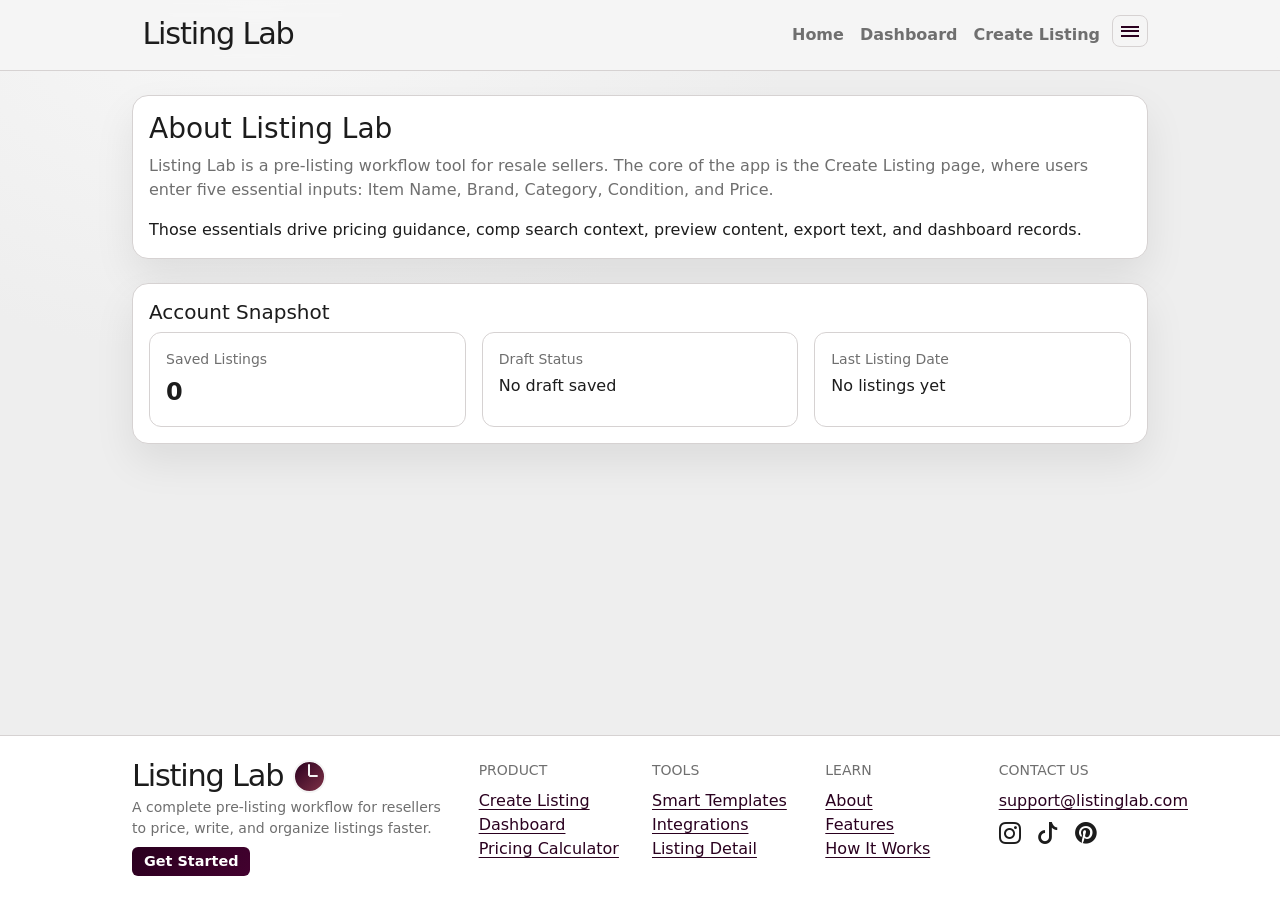
==== about.html @ 970cbafa "styling tweaks" ====
<!doctype html>
<html lang="en">
<head>
  <meta charset="utf-8" />
  <meta name="viewport" content="width=device-width, initial-scale=1" />
  <title>About | Listing Lab</title>
  <link
    href="https://cdn.jsdelivr.net/npm/bootstrap@5.3.3/dist/css/bootstrap.min.css"
    rel="stylesheet"
    integrity="sha384-QWTKZyjpPEjISv5WaRU9OFeRpok6YctnYmDr5pNlyT2bRjXh0JMhjY6hW+ALEwIH"
    crossorigin="anonymous"
  />
  <link rel="stylesheet" href="https://cdn.jsdelivr.net/npm/bootstrap-icons@1.11.3/font/bootstrap-icons.min.css" />
  <link rel="stylesheet" href="styles.css" />
</head>
<body>
  <a class="skip-link" href="#main-content">Skip to main content</a>

  <nav class="navbar navbar-expand-lg bg-white border-bottom sticky-top">
    <div class="container">
      <button
        class="navbar-toggler"
        type="button"
        data-bs-toggle="collapse"
        data-bs-target="#primaryNav"
        aria-controls="primaryNav"
        aria-expanded="false"
        aria-label="Toggle navigation"
      >
        <span class="navbar-toggler-icon"></span>
      </button>
      <a class="navbar-brand" href="index.html" aria-label="Listing Lab home">
        <span class="brand-wordmark">Listing Lab</span>
      </a>
      <div class="collapse navbar-collapse" id="primaryNav">
        <ul class="navbar-nav ms-auto mb-2 mb-lg-0">
          <li class="nav-item"><a class="nav-link" href="index.html">Home</a></li>
          <li class="nav-item"><a class="nav-link" href="dashboard.html">Dashboard</a></li>
          <li class="nav-item"><a class="nav-link" href="new-listing.html">Create Listing</a></li>
          <li class="nav-item dropdown">
            <a class="nav-link dropdown-toggle menu-toggle active" href="#" role="button" data-bs-toggle="dropdown" aria-expanded="false" aria-label="Open more pages" title="More pages">&#9776;</a>
            <ul class="dropdown-menu dropdown-menu-end">
              <li><a class="dropdown-item active" href="about.html">About</a></li>
              <li><a class="dropdown-item" href="features.html">Features</a></li>
              <li><a class="dropdown-item" href="how-it-works.html">How It Works</a></li>
              <li><a class="dropdown-item" href="pricing.html">Pricing</a></li>
              <li><a class="dropdown-item" href="templates.html">Templates</a></li>
              <li><a class="dropdown-item" href="integrations.html">Integrations</a></li>
            </ul>
          </li>
        </ul>
      </div>
    </div>
  </nav>

  <main id="main-content" class="container py-4">
    <section class="card mb-4">
      <div class="card-body">
        <h1 class="h3">About Listing Lab</h1>
        <p class="text-secondary mb-3">
          Listing Lab is a pre-listing workflow tool for resale sellers. The core of the app is the Create Listing page,
          where users enter five essential inputs: Item Name, Brand, Category, Condition, and Price.
        </p>
        <p class="mb-0">
          Those essentials drive pricing guidance, comp search context, preview content, export text, and dashboard records.
        </p>
      </div>
    </section>

    <section class="card">
      <div class="card-body">
        <h2 class="h5">Account Snapshot</h2>
        <div class="row g-3">
          <div class="col-12 col-md-4">
            <div class="border rounded p-3 h-100">
              <p class="small text-secondary mb-1">Saved Listings</p>
              <p id="aboutListingCount" class="fs-4 fw-semibold mb-0">0</p>
            </div>
          </div>
          <div class="col-12 col-md-4">
            <div class="border rounded p-3 h-100">
              <p class="small text-secondary mb-1">Draft Status</p>
              <p id="aboutDraftStatus" class="mb-0">No draft saved</p>
            </div>
          </div>
          <div class="col-12 col-md-4">
            <div class="border rounded p-3 h-100">
              <p class="small text-secondary mb-1">Last Listing Date</p>
              <p id="aboutLastSaved" class="mb-0">No listings yet</p>
            </div>
          </div>
        </div>
      </div>
    </section>
  </main>

  <footer class="border-top bg-white py-4 mt-4">
    <div class="container">
      <div class="row g-4">
        <div class="col-12 col-lg-4">
          <p class="footer-brand mb-1">
            <span class="brand-lockup">
              <span class="brand-wordmark">Listing Lab</span>
              <span class="brand-mark" aria-hidden="true"></span>
            </span>
          </p>
          <p class="small text-secondary mb-0">A complete pre-listing workflow for resellers to price, write, and organize listings faster.</p>
          <a class="badge text-bg-dark mt-2 text-decoration-none" href="new-listing.html">Get Started</a>
        </div>
        <div class="col-6 col-lg-2">
          <p class="small text-uppercase text-secondary mb-2">Product</p>
          <ul class="list-unstyled mb-0">
            <li><a href="new-listing.html">Create Listing</a></li>
            <li><a href="dashboard.html">Dashboard</a></li>
            <li><a href="pricing.html">Pricing Calculator</a></li>
          </ul>
        </div>
        <div class="col-6 col-lg-2">
          <p class="small text-uppercase text-secondary mb-2">Tools</p>
          <ul class="list-unstyled mb-0">
            <li><a href="templates.html">Smart Templates</a></li>
            <li><a href="integrations.html">Integrations</a></li>
            <li><a href="listing.html">Listing Detail</a></li>
          </ul>
        </div>
        <div class="col-6 col-lg-2">
          <p class="small text-uppercase text-secondary mb-2">Learn</p>
          <ul class="list-unstyled mb-0">
            <li><a href="about.html">About</a></li>
            <li><a href="features.html">Features</a></li>
            <li><a href="how-it-works.html">How It Works</a></li>
          </ul>
        </div>
        <div class="col-6 col-lg-2">
          <p class="small text-uppercase text-secondary mb-2">Contact Us</p>
          <ul class="list-unstyled mb-0">
            <li><a href="mailto:support@listinglab.com">support@listinglab.com</a></li>
            <li class="fs-4" aria-label="Social media icons (not linked)"><span class="me-3" title="Instagram" aria-label="Instagram"><i class="bi bi-instagram"></i></span><span class="me-3" title="TikTok" aria-label="TikTok"><i class="bi bi-tiktok"></i></span><span title="Pinterest" aria-label="Pinterest"><i class="bi bi-pinterest"></i></span></li>
          </ul>
        </div>
      </div>
    </div>
  </footer>

  <script
    src="https://cdn.jsdelivr.net/npm/bootstrap@5.3.3/dist/js/bootstrap.bundle.min.js"
    integrity="sha384-YvpcrYf0tY3lHB60NNkmXc5s9fDVZLESaAA55NDzOxhy9GkcIdslK1eN7N6jIeHz"
    crossorigin="anonymous"
  ></script>
  <script src="config.js"></script>
  <script src="script.js"></script>
</body>
</html>
---- styles.css ----
* {
  box-sizing: border-box;
}

html,
body {
  height: 100%;
}

:root {
  --ll-bg: #eeeeee;
  --ll-panel: #f5f5f5;
  --ll-panel-soft: #f0f0f0;
  --ll-text: #1c1c1c;
  --ll-muted: #6f6f6f;
  --ll-line: #d6d2d2;
  --ll-accent: #2a001f;
  --ll-accent-strong: #43012f;
  --ll-warn: #8a5e1f;
  --ll-danger: #8f2e41;
  --ll-radius: 16px;
  --ll-shadow: 0 18px 40px rgba(0, 0, 0, 0.08);
  --bs-primary: #2a001f;
  --bs-primary-rgb: 42, 0, 31;
  --bs-link-color: #2a001f;
  --bs-link-hover-color: #43012f;
  --bs-focus-ring-color: rgba(42, 0, 31, 0.15);
  --bs-border-color: #d6d2d2;
  --bs-secondary-color: #6f6f6f;
  --bs-body-color: #1c1c1c;
  --bs-body-bg: #eeeeee;
  --bs-tertiary-bg: #f0f0f0;
  --bs-secondary-bg: #f5f5f5;
  --bs-emphasis-color: #1c1c1c;
  --bs-body-font-family: system-ui, -apple-system, BlinkMacSystemFont, "Segoe UI", sans-serif;
}

body {
  display: flex;
  flex-direction: column;
  min-height: 100vh;
  margin: 0;
  background: radial-gradient(1200px 800px at 20% 0%, #f7f7f7 0%, var(--ll-bg) 45%);
  color: var(--ll-text);
}

body.home-page {
  background:
    linear-gradient(rgba(238, 238, 238, 0.34), rgba(238, 238, 238, 0.44)),
    linear-gradient(rgba(42, 0, 31, 0.12), rgba(42, 0, 31, 0.08)),
    url("https://images.pexels.com/photos/17293347/pexels-photo-17293347.jpeg?auto=compress&cs=tinysrgb&w=1800") center top / cover fixed no-repeat;
}

main {
  flex: 1 0 auto;
}

body > footer {
  margin-top: auto !important;
}

a {
  color: var(--ll-accent);
  text-underline-offset: 0.16em;
}

a:hover {
  color: var(--ll-accent-strong);
}

.skip-link {
  position: absolute;
  left: 12px;
  top: -48px;
  z-index: 1050;
  padding: 0.5rem 0.75rem;
  background: #111;
  color: #fff;
  text-decoration: none;
  border-radius: 0.5rem;
}

.skip-link:focus {
  top: 12px;
}

.container {
  max-width: 1040px;
}

.brand-lockup {
  display: inline-flex;
  align-items: center;
  gap: 0.6rem;
}

.brand-wordmark {
  color: var(--ll-text);
  font-size: clamp(1.55rem, 1.1rem + 1vw, 2.1rem);
  font-weight: 500;
  line-height: 1;
  letter-spacing: -0.04em;
}

.brand-mark {
  position: relative;
  width: 2.05rem;
  height: 2.05rem;
  flex: 0 0 2.05rem;
  border-radius: 999px;
  border: 2px solid #f4f4f4;
  background: linear-gradient(135deg, var(--ll-accent), #7f3247);
}

.brand-mark::before,
.brand-mark::after {
  content: "";
  position: absolute;
  left: 50%;
  bottom: 50%;
  transform-origin: bottom center;
  background: #f4f4f4;
  border-radius: 999px;
}

.brand-mark::before {
  width: 2px;
  height: 0.78rem;
  transform: translateX(-50%);
}

.brand-mark::after {
  width: 2px;
  height: 0.56rem;
  transform: translateX(-50%) rotate(90deg);
}

.footer-brand {
  margin-bottom: 0;
}

.footer-brand .brand-wordmark {
  font-size: 1.9rem;
}

.navbar {
  background: rgba(245, 245, 245, 0.9) !important;
  backdrop-filter: blur(10px);
  border-bottom-color: var(--ll-line) !important;
  box-shadow: none;
}

.navbar .container {
  padding-top: 0.35rem;
  padding-bottom: 0.35rem;
}

.navbar .navbar-brand {
  color: var(--ll-text);
  text-decoration: none;
  margin-left: 0.65rem;
}

.navbar .nav-link {
  color: var(--ll-muted);
  font-weight: 600;
}

.navbar .nav-link:hover,
.navbar .nav-link:focus {
  color: var(--ll-accent);
}

.navbar .nav-link.active,
.navbar .nav-link.show,
.navbar .nav-link[aria-current="page"] {
  color: var(--ll-accent) !important;
}

.navbar-toggler {
  border-color: var(--ll-line);
  border-radius: 12px;
  padding: 0.45rem 0.65rem;
  margin-right: 0.65rem;
  margin-left: 0;
}

.navbar-toggler:focus {
  box-shadow: 0 0 0 0.22rem rgba(74, 15, 30, 0.12);
}

.dropdown-menu {
  border: 1px solid var(--ll-line);
  border-radius: 12px;
  padding: 0.55rem;
  background: #ffffff;
  box-shadow: var(--ll-shadow);
}

.dropdown-item {
  border-radius: 10px;
  color: var(--ll-text);
  font-weight: 500;
  padding: 0.55rem 0.75rem;
}

.dropdown-item:hover,
.dropdown-item:focus,
.navbar .dropdown-item.active,
.navbar .dropdown-item:active {
  color: var(--ll-accent);
  background: rgba(74, 15, 30, 0.06);
}

.card,
.table-responsive,
.accordion-item,
.list-group,
.modal-content {
  border: 1px solid var(--ll-line);
  border-radius: var(--ll-radius);
  background: #ffffff;
  box-shadow: var(--ll-shadow);
}

.card {
  overflow: hidden;
}

.home-hero {
  position: relative;
  min-height: 25rem;
  border-color: rgba(74, 15, 30, 0.1);
  background:
    linear-gradient(90deg, rgba(255, 255, 255, 0.94) 0%, rgba(255, 255, 255, 0.86) 46%, rgba(255, 255, 255, 0.52) 70%, rgba(255, 255, 255, 0.2) 100%),
    radial-gradient(circle at 82% 22%, rgba(74, 15, 30, 0.12) 0%, rgba(74, 15, 30, 0) 30%),
    linear-gradient(120deg, rgba(42, 0, 31, 0.12) 54%, rgba(42, 0, 31, 0.04) 78%, rgba(42, 0, 31, 0) 100%),
    url("https://images.pexels.com/photos/8989864/pexels-photo-8989864.jpeg?auto=compress&cs=tinysrgb&w=1200") right 4% center / 34% auto no-repeat,
    url("https://images.pexels.com/photos/29854185/pexels-photo-29854185.jpeg?auto=compress&cs=tinysrgb&w=1200") right 31% bottom 18% / 12% auto no-repeat,
    linear-gradient(135deg, #f7f7f7 0%, #ece7e6 100%);
}

.home-hero__body {
  position: relative;
  z-index: 1;
  display: flex;
  flex-direction: column;
  justify-content: center;
  min-height: 25rem;
  max-width: 39rem;
  padding: 2rem;
}

.home-hero__eyebrow,
.home-section-kicker {
  color: var(--ll-accent);
  font-size: 0.8rem;
  font-weight: 700;
  letter-spacing: 0.08em;
  text-transform: uppercase;
}

.home-hero__meta {
  display: flex;
  flex-wrap: wrap;
  gap: 0.65rem;
}

.home-hero__meta span {
  display: inline-flex;
  align-items: center;
  padding: 0.45rem 0.8rem;
  border-radius: 999px;
  background: rgba(255, 255, 255, 0.78);
  border: 1px solid rgba(74, 15, 30, 0.1);
  color: var(--ll-accent);
  font-size: 0.82rem;
  font-weight: 600;
}

.home-panel {
  background: linear-gradient(180deg, rgba(255, 255, 255, 0.97) 0%, rgba(248, 242, 244, 0.97) 100%) !important;
  border-color: rgba(74, 15, 30, 0.1);
}

.home-discover__links {
  display: flex;
  flex-wrap: wrap;
  gap: 0.75rem;
}

.home-discover__pill {
  display: inline-flex;
  align-items: center;
  justify-content: center;
  min-height: 2.5rem;
  padding: 0.65rem 1rem;
  border-radius: 999px;
  background: rgba(74, 15, 30, 0.06);
  border: 1px solid rgba(74, 15, 30, 0.12);
  color: var(--ll-accent);
  font-weight: 600;
  text-decoration: none;
}

.home-discover__pill:hover,
.home-discover__pill:focus {
  background: rgba(74, 15, 30, 0.1);
  color: var(--ll-accent-strong);
}

.home-story {
  background:
    linear-gradient(180deg, rgba(255, 255, 255, 0.28) 0%, rgba(255, 255, 255, 0.9) 100%),
    linear-gradient(rgba(42, 0, 31, 0.08), rgba(42, 0, 31, 0.04)),
    url("https://images.pexels.com/photos/8989864/pexels-photo-8989864.jpeg?auto=compress&cs=tinysrgb&w=1200") center center / cover no-repeat !important;
}

.home-workflow-card {
  background: rgba(255, 255, 255, 0.96) !important;
  border-color: rgba(74, 15, 30, 0.12) !important;
  box-shadow: 0 14px 28px rgba(74, 15, 30, 0.08);
}

.home-workflow-kicker {
  letter-spacing: 0.06em;
  text-transform: uppercase;
}

.home-workflow-note {
  color: var(--ll-accent);
  font-size: 0.82rem;
  font-weight: 600;
  letter-spacing: 0.01em;
}

.home-step-card {
  background: rgba(255, 255, 255, 0.9) !important;
  text-align: center;
  align-items: center;
}

.home-step-badge {
  min-width: 2rem;
  padding: 0.4rem 0.65rem;
  background: rgba(74, 15, 30, 0.08) !important;
  color: var(--ll-accent) !important;
  border: 1px solid rgba(74, 15, 30, 0.12);
}

.home-step-status {
  display: inline-flex;
  align-items: center;
  align-self: center;
  min-height: 2rem;
  padding: 0.45rem 0.8rem;
  border-radius: 999px;
  border: 1px solid rgba(74, 15, 30, 0.12);
  background: rgba(74, 15, 30, 0.05);
  color: var(--ll-accent);
  font-size: 0.82rem;
  font-weight: 600;
  letter-spacing: 0.01em;
  text-decoration: none;
}

.card .border,
.border.rounded,
.rounded.border {
  border-color: var(--ll-line) !important;
  border-radius: 12px !important;
  background: #ffffff;
  transition: background-color 0.18s ease, border-color 0.18s ease, box-shadow 0.18s ease, transform 0.18s ease;
}

.card .border:hover,
.card .border:focus-within,
.border.rounded:hover,
.border.rounded:focus-within,
.rounded.border:hover,
.rounded.border:focus-within {
  background: rgba(74, 15, 30, 0.04);
  border-color: rgba(74, 15, 30, 0.14) !important;
  box-shadow: 0 10px 24px rgba(74, 15, 30, 0.06);
}

.card.bg-light,
.bg-light {
  background: var(--ll-panel-soft) !important;
}

.btn {
  border-radius: 12px;
  font-weight: 700;
  letter-spacing: 0.01em;
}

.btn-dark,
.btn-primary {
  border: 1px solid rgba(255, 255, 255, 0.1);
  background: var(--ll-accent);
  color: #ffffff;
}

.btn-dark:hover,
.btn-dark:focus,
.btn-primary:hover,
.btn-primary:focus {
  background: var(--ll-accent-strong);
  border-color: var(--ll-accent-strong);
  color: #ffffff;
}

.btn-outline-secondary,
.btn-outline-dark,
.btn-outline-primary {
  background: rgba(74, 15, 30, 0.06);
  color: var(--ll-accent);
  border-color: rgba(74, 15, 30, 0.14);
}

.btn-outline-secondary:hover,
.btn-outline-secondary:focus,
.btn-outline-dark:hover,
.btn-outline-dark:focus,
.btn-outline-primary:hover,
.btn-outline-primary:focus {
  background: rgba(74, 15, 30, 0.1);
  color: var(--ll-accent-strong);
  border-color: rgba(74, 15, 30, 0.2);
}

.badge.text-bg-dark {
  background: linear-gradient(135deg, var(--ll-accent), var(--ll-accent-strong)) !important;
}

.badge.text-bg-light {
  background: #ffffff !important;
  color: var(--ll-text) !important;
  border-color: var(--ll-line) !important;
}

.form-control,
.form-select {
  border: 1px solid var(--ll-line);
  border-radius: 12px;
  background: #ffffff;
  color: var(--ll-text);
  padding-top: 0.72rem;
  padding-bottom: 0.72rem;
}

#listingForm .form-label {
  color: var(--ll-accent);
}

.form-control::placeholder {
  color: #8a8686;
}

.form-control.is-filled,
.form-select.is-filled,
textarea.form-control.is-filled {
  background: var(--ll-panel);
  color: var(--ll-text);
}

.form-control:focus,
.form-select:focus {
  border-color: rgba(42, 0, 31, 0.35);
  box-shadow: 0 0 0 4px rgba(42, 0, 31, 0.08);
  background: #ffffff;
}

input:-webkit-autofill,
input:-webkit-autofill:hover,
input:-webkit-autofill:focus,
textarea:-webkit-autofill,
textarea:-webkit-autofill:hover,
textarea:-webkit-autofill:focus,
select:-webkit-autofill,
select:-webkit-autofill:hover,
select:-webkit-autofill:focus {
  -webkit-text-fill-color: var(--ll-text);
  -webkit-box-shadow: 0 0 0 1000px var(--ll-panel) inset;
  transition: background-color 9999s ease-out 0s;
}

.form-text,
.text-secondary,
.small.text-secondary {
  color: var(--ll-muted) !important;
}

.text-danger {
  color: var(--ll-danger) !important;
}

.progress {
  background: rgba(0, 0, 0, 0.08);
  border-radius: 999px;
}

.progress-bar {
  background: linear-gradient(90deg, var(--ll-accent), var(--ll-accent-strong));
}

#completenessBarTrack {
  height: 1.05rem;
  border: 1px solid var(--ll-line);
  background-color: #f1f3f5;
}

#completenessBar {
  background:
    linear-gradient(90deg, #2a001f 0%, #43012f 45%, #5a1b56 78%, #7a4fb6 100%);
  box-shadow:
    inset 0 1px 0 rgba(255, 255, 255, 0.22),
    0 0 18px rgba(90, 27, 86, 0.18);
}

.table {
  --bs-table-bg: transparent;
  --bs-table-striped-bg: rgba(74, 15, 30, 0.035);
  --bs-table-hover-bg: rgba(74, 15, 30, 0.06);
  margin-bottom: 0;
}

.table thead th {
  border-bottom-color: var(--ll-line);
  color: var(--ll-muted);
  font-size: 0.78rem;
  font-weight: 700;
  letter-spacing: 0.04em;
  text-transform: uppercase;
}

.table td,
.table th {
  border-color: var(--ll-line);
}

footer {
  background: transparent !important;
  border-top-color: transparent !important;
}

footer .badge.text-bg-dark {
  font-size: 0.9rem;
  padding: 0.45rem 0.75rem;
}

footer li[aria-label="Social media icons (not linked)"] {
  font-size: 1.35rem !important;
  margin-top: 0.35rem;
}

.placeholder-photo {
  position: relative;
  width: 100%;
  min-height: 190px;
  border: 1px dashed rgba(122, 31, 51, 0.35);
  border-radius: 12px;
  background: rgba(122, 31, 51, 0.06);
  display: flex;
  align-items: center;
  justify-content: center;
  overflow: hidden;
}

.placeholder-photo img {
  width: 100%;
  height: 100%;
  object-fit: cover;
}

.preview-guide-image {
  display: block;
  width: 100%;
  height: 100%;
  object-fit: cover;
  filter: grayscale(100%);
}

.placeholder-photo.has-image .preview-initials,
.placeholder-photo.has-image .preview-guide-image,
.placeholder-photo.has-image .preview-guidance {
  display: none;
}

.preview-initials {
  display: inline-flex;
  align-items: center;
  justify-content: center;
  min-width: 56px;
  height: 56px;
  border-radius: 999px;
  font-weight: 700;
  background: linear-gradient(135deg, var(--ll-accent), #7f3247);
  color: #fff;
}

.preview-guidance {
  position: absolute;
  bottom: 0.4rem;
  left: 0.5rem;
  right: 0.5rem;
  font-size: 0.75rem;
  color: var(--ll-muted);
  text-align: center;
}

.preview-guidance-wrap {
  position: relative;
  width: 100%;
  height: 100%;
  padding: 0.55rem 0.8rem;
  display: flex;
  flex-direction: column;
  justify-content: center;
  align-items: center;
}

.preview-guidance-title {
  position: relative;
  z-index: 1;
  text-align: center;
  font-weight: 700;
  font-size: 1.25rem;
  color: var(--ll-text);
}

.preview-guidance-list {
  position: relative;
  z-index: 1;
  width: 100%;
  max-width: 320px;
  margin: 0 auto;
  padding-left: 0;
  list-style-position: inside;
  color: #495057;
  font-size: 0.95rem;
  line-height: 1.35;
  text-align: center;
}

.preview-guidance-icon {
  position: absolute;
  inset: 0;
  display: flex;
  align-items: center;
  justify-content: center;
  width: 100%;
  height: 100%;
  font-size: clamp(9rem, 30vw, 16rem);
  line-height: 1;
  color: var(--ll-accent);
  opacity: 0.06;
  pointer-events: none;
}

.preview-photo-grid {
  display: grid;
  grid-template-columns: 1fr !important;
  gap: 0.5rem;
  width: 100%;
}

.preview-photo-grid .placeholder-photo {
  width: 100%;
  min-width: 100%;
  max-width: 100%;
  flex: 0 0 100%;
}

pre {
  white-space: pre-wrap;
  word-break: break-word;
}

#exportPreview {
  min-height: 300px;
  background: var(--ll-panel-soft);
  color: var(--ll-text);
}

.navbar .menu-toggle {
  position: relative;
  display: inline-flex;
  align-items: center;
  justify-content: center;
  width: 2.25rem;
  height: 2rem;
  font-size: 0;
  line-height: 1;
  color: transparent;
  border: 1px solid var(--ll-line);
  border-radius: 0.5rem;
  padding: 0;
  margin-left: 0.25rem;
  text-decoration: none;
}

.navbar .menu-toggle::before {
  content: "";
  display: block;
  width: 1.2rem;
  height: 0.7rem;
  border-top: 2px solid var(--ll-accent);
  border-bottom: 2px solid var(--ll-accent);
  background: linear-gradient(var(--ll-accent), var(--ll-accent)) center / 100% 2px no-repeat;
}

.navbar .menu-toggle:hover,
.navbar .menu-toggle:focus {
  background-color: rgba(74, 15, 30, 0.05);
  border-color: rgba(74, 15, 30, 0.18);
}

.navbar .menu-toggle::after {
  display: none;
}

.home-tool-card {
  display: flex;
  flex-direction: column;
}

.home-tool-card__cta {
  margin-top: auto;
  align-self: center;
}

@media (max-width: 991.98px) {
  .navbar .container {
    justify-content: flex-start;
  }

  .navbar .navbar-brand {
    margin-left: 0;
    margin-right: auto;
  }

  .navbar .menu-toggle {
    width: auto;
    height: auto;
    border: 0;
    border-radius: 0;
    padding: 0.5rem 0;
    margin-left: 0;
    background: transparent;
  }

  .navbar .menu-toggle::before {
    width: 0.55rem;
    height: 0.55rem;
    border: 0;
    border-right: 2px solid var(--ll-accent);
    border-bottom: 2px solid var(--ll-accent);
    background: none;
    transform: rotate(45deg) translateY(-1px);
  }
}

@media (max-width: 767.98px) {
  .card,
  .table-responsive {
    border-radius: 14px;
  }

  .navbar .container {
    padding-top: 0.2rem;
    padding-bottom: 0.2rem;
  }

  .brand-wordmark {
    font-size: 1.6rem;
  }

  .home-hero {
    min-height: auto;
    background:
      linear-gradient(180deg, rgba(255, 255, 255, 0.93) 0%, rgba(255, 255, 255, 0.86) 52%, rgba(255, 255, 255, 0.76) 100%),
      radial-gradient(circle at 84% 18%, rgba(74, 15, 30, 0.12) 0%, rgba(74, 15, 30, 0) 24%),
      linear-gradient(150deg, rgba(42, 0, 31, 0.1) 54%, rgba(42, 0, 31, 0.03) 82%, rgba(42, 0, 31, 0) 100%),
      url("https://images.pexels.com/photos/8989864/pexels-photo-8989864.jpeg?auto=compress&cs=tinysrgb&w=1200") right -1rem top 1.1rem / 46% auto no-repeat,
      url("https://images.pexels.com/photos/29854185/pexels-photo-29854185.jpeg?auto=compress&cs=tinysrgb&w=1200") right 28% bottom 1rem / 18% auto no-repeat,
      linear-gradient(135deg, #f7f7f7 0%, #ece7e6 100%);
  }

  .home-hero__body {
    min-height: 22rem;
    max-width: none;
    padding: 1.5rem;
  }
}
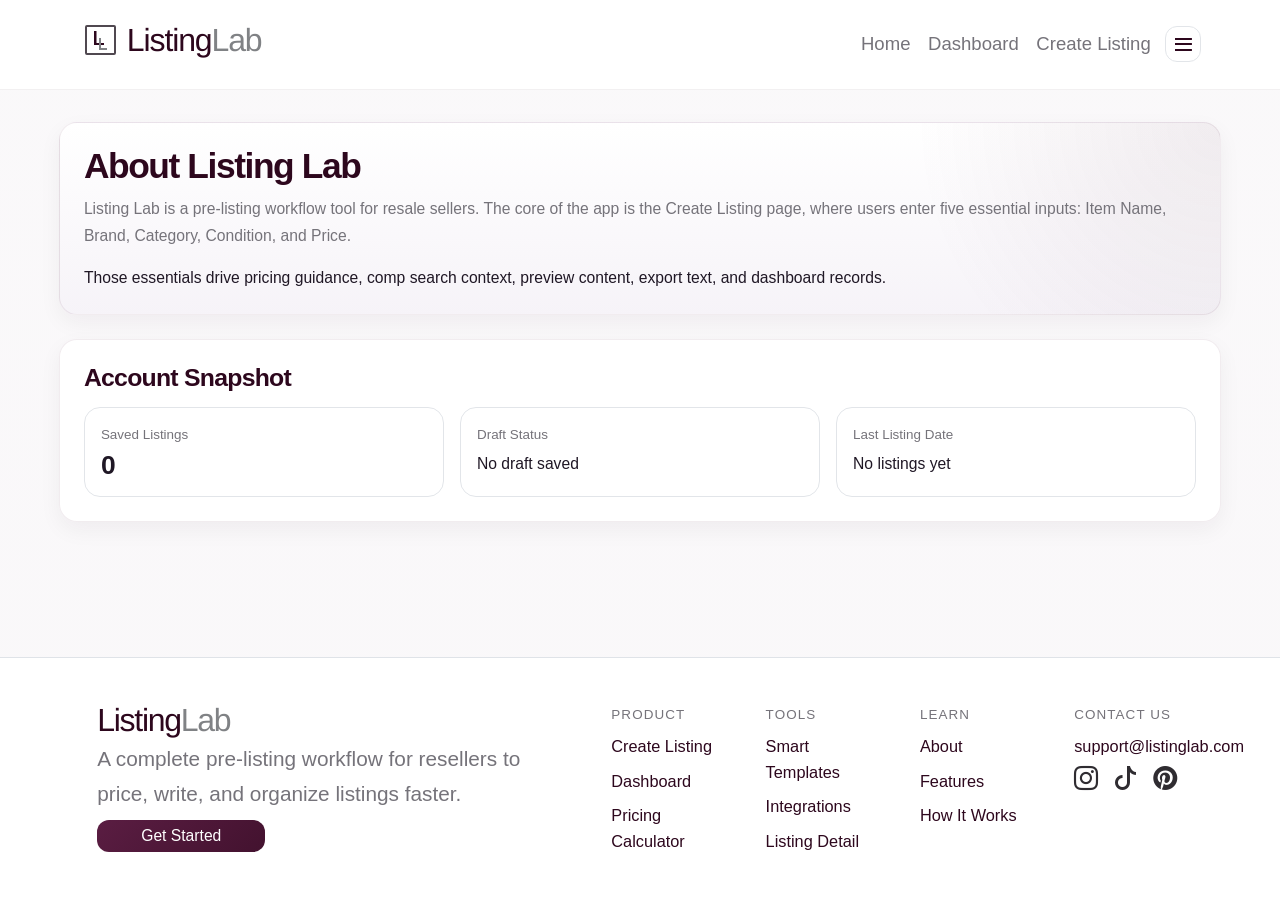
==== commit f8024286: "styling" ====
--- a/about.html
+++ b/about.html
@@ -11,9 +11,10 @@
     crossorigin="anonymous"
   />
   <link rel="stylesheet" href="https://cdn.jsdelivr.net/npm/bootstrap-icons@1.11.3/font/bootstrap-icons.min.css" />
+  <link rel="icon" type="image/svg+xml" href="favicon.svg" />
   <link rel="stylesheet" href="styles.css" />
 </head>
-<body>
+<body class="interior-page utility-page">
   <a class="skip-link" href="#main-content">Skip to main content</a>
 
   <nav class="navbar navbar-expand-lg bg-white border-bottom sticky-top">
@@ -30,7 +31,10 @@
         <span class="navbar-toggler-icon"></span>
       </button>
       <a class="navbar-brand" href="index.html" aria-label="Listing Lab home">
-        <span class="brand-wordmark">Listing Lab</span>
+        <span class="brand-lockup">
+          <span class="brand-mark" aria-hidden="true"></span>
+          <span class="brand-wordmark"><span class="brand-wordmark__listing">Listing</span><span class="brand-wordmark__lab">Lab</span></span>
+        </span>
       </a>
       <div class="collapse navbar-collapse" id="primaryNav">
         <ul class="navbar-nav ms-auto mb-2 mb-lg-0">
@@ -95,12 +99,11 @@
   </main>
 
   <footer class="border-top bg-white py-4 mt-4">
-    <div class="container">
-      <div class="row g-4">
+    <div class="row g-4">
         <div class="col-12 col-lg-4">
           <p class="footer-brand mb-1">
             <span class="brand-lockup">
-              <span class="brand-wordmark">Listing Lab</span>
+              <span class="brand-wordmark"><span class="brand-wordmark__listing">Listing</span><span class="brand-wordmark__lab">Lab</span></span>
               <span class="brand-mark" aria-hidden="true"></span>
             </span>
           </p>
@@ -139,8 +142,26 @@
           </ul>
         </div>
       </div>
-    </div>
   </footer>
+
+  <nav class="mobile-bottom-nav" aria-label="Mobile navigation">
+    <a class="mobile-bottom-nav__item mobile-bottom-nav__item--home" href="index.html">
+      <i class="bi bi-box-seam"></i>
+      <span>Home</span>
+    </a>
+    <a class="mobile-bottom-nav__item mobile-bottom-nav__item--create" href="new-listing.html">
+      <i class="bi bi-stars"></i>
+      <span>Create</span>
+    </a>
+    <a class="mobile-bottom-nav__item mobile-bottom-nav__item--compare" href="pricing.html">
+      <i class="bi bi-graph-up-arrow"></i>
+      <span>Compare</span>
+    </a>
+    <a class="mobile-bottom-nav__item mobile-bottom-nav__item--inventory" href="dashboard.html">
+      <i class="bi bi-folder"></i>
+      <span>Inventory</span>
+    </a>
+  </nav>
 
   <script
     src="https://cdn.jsdelivr.net/npm/bootstrap@5.3.3/dist/js/bootstrap.bundle.min.js"
--- a/styles.css
+++ b/styles.css
@@ -1,3 +1,4 @@
+/* Global Styles */
 * {
   box-sizing: border-box;
 }
@@ -8,31 +9,39 @@
 }
 
 :root {
-  --ll-bg: #eeeeee;
-  --ll-panel: #f5f5f5;
-  --ll-panel-soft: #f0f0f0;
-  --ll-text: #1c1c1c;
-  --ll-muted: #6f6f6f;
-  --ll-line: #d6d2d2;
-  --ll-accent: #2a001f;
-  --ll-accent-strong: #43012f;
-  --ll-warn: #8a5e1f;
-  --ll-danger: #8f2e41;
-  --ll-radius: 16px;
-  --ll-shadow: 0 18px 40px rgba(0, 0, 0, 0.08);
-  --bs-primary: #2a001f;
-  --bs-primary-rgb: 42, 0, 31;
-  --bs-link-color: #2a001f;
-  --bs-link-hover-color: #43012f;
-  --bs-focus-ring-color: rgba(42, 0, 31, 0.15);
-  --bs-border-color: #d6d2d2;
-  --bs-secondary-color: #6f6f6f;
-  --bs-body-color: #1c1c1c;
-  --bs-body-bg: #eeeeee;
-  --bs-tertiary-bg: #f0f0f0;
-  --bs-secondary-bg: #f5f5f5;
-  --bs-emphasis-color: #1c1c1c;
-  --bs-body-font-family: system-ui, -apple-system, BlinkMacSystemFont, "Segoe UI", sans-serif;
+  --ll-bg: #f5f5f7;
+  --ll-surface: #ffffff;
+  --ll-surface-soft: #f1f2f4;
+  --ll-surface-muted: #ebedf0;
+  --ll-text: #2f2c31;
+  --ll-muted: #75737a;
+  --ll-line: #e2e5e9;
+  --ll-line-strong: #d4d8de;
+  --ll-accent: #2d071d;
+  --ll-accent-strong: #210315;
+  --ll-accent-soft: #f0eef2;
+  --ll-accent-soft-strong: #dde0e5;
+  --ll-danger: #9d3150;
+  --ll-success: #227a5b;
+  --ll-radius-sm: 14px;
+  --ll-radius: 18px;
+  --ll-radius-lg: 24px;
+  --ll-shadow-sm: 0 8px 22px rgba(38, 22, 35, 0.05);
+  --ll-shadow: 0 14px 38px rgba(38, 22, 35, 0.07);
+  --ll-shadow-lg: 0 24px 60px rgba(38, 22, 35, 0.1);
+  --ll-container: 1120px;
+  --bs-primary: #4a1538;
+  --bs-primary-rgb: 74, 21, 56;
+  --bs-link-color: #4a1538;
+  --bs-link-hover-color: #351029;
+  --bs-border-color: #dfe3e8;
+  --bs-secondary-color: #6d7077;
+  --bs-body-color: #1f1725;
+  --bs-body-bg: #f3f4f6;
+  --bs-tertiary-bg: #eceff3;
+  --bs-secondary-bg: #f3f5f7;
+  --bs-emphasis-color: #1f1725;
+  --bs-body-font-family: "Avenir Next", "Helvetica Neue", "Segoe UI", Arial, sans-serif;
 }
 
 body {
@@ -40,15 +49,80 @@
   flex-direction: column;
   min-height: 100vh;
   margin: 0;
-  background: radial-gradient(1200px 800px at 20% 0%, #f7f7f7 0%, var(--ll-bg) 45%);
   color: var(--ll-text);
+  background:
+    linear-gradient(180deg, #fbfbfc 0%, var(--ll-bg) 100%);
+  line-height: 1.6;
 }
 
 body.home-page {
   background:
-    linear-gradient(rgba(238, 238, 238, 0.34), rgba(238, 238, 238, 0.44)),
-    linear-gradient(rgba(42, 0, 31, 0.12), rgba(42, 0, 31, 0.08)),
-    url("https://images.pexels.com/photos/17293347/pexels-photo-17293347.jpeg?auto=compress&cs=tinysrgb&w=1800") center top / cover fixed no-repeat;
+    url("https://images.pexels.com/photos/8408556/pexels-photo-8408556.jpeg?auto=compress&cs=tinysrgb&w=1800") center -6rem / cover fixed no-repeat;
+}
+
+body.home-page main.container {
+  max-width: none;
+  padding-top: 0 !important;
+  padding-right: 0 !important;
+  padding-left: 0 !important;
+  padding-bottom: 0.75rem !important;
+}
+
+body.home-page main.container > :not(.home-hero) {
+  width: 100%;
+  max-width: none;
+  margin-left: auto;
+  margin-right: auto;
+  padding-left: clamp(1.25rem, 4.6vw, 4.25rem);
+  padding-right: clamp(1.25rem, 4.6vw, 4.25rem);
+}
+
+body.home-page main.container > .row,
+body.home-page main.container > section.home-panel {
+  background: rgba(255, 255, 255, 0.76);
+  border: 1px solid rgba(45, 7, 29, 0.08);
+  box-shadow: 0 18px 34px rgba(38, 22, 35, 0.05);
+}
+
+body.home-page .home-content-shell {
+  margin-left: clamp(1.25rem, 4.6vw, 4.25rem);
+  margin-right: clamp(1.25rem, 4.6vw, 4.25rem);
+  margin-bottom: 1rem;
+  padding: 1.25rem;
+  background: rgba(255, 255, 255, 0.68);
+  border: 1px solid rgba(45, 7, 29, 0.08);
+  box-shadow: 0 18px 34px rgba(38, 22, 35, 0.05);
+}
+
+body.home-page .home-content-shell > :not(:last-child) {
+  margin-bottom: 1rem !important;
+}
+
+body.home-page .home-content-shell > .row,
+body.home-page .home-content-shell > section.home-panel {
+  margin-left: 0;
+  margin-right: 0;
+  padding-left: 0;
+  padding-right: 0;
+  background: transparent;
+  border: 0;
+  box-shadow: none;
+}
+
+body.home-page main.container > :last-child {
+  margin-bottom: 0 !important;
+}
+
+body.interior-page {
+  background:
+    linear-gradient(rgba(248, 246, 248, 0.72), rgba(248, 246, 248, 0.8)),
+    url("https://images.pexels.com/photos/8408556/pexels-photo-8408556.jpeg?auto=compress&cs=tinysrgb&w=1800") center -6rem / cover fixed no-repeat;
+}
+
+body.interior-page main.container {
+  max-width: none;
+  padding-left: clamp(1.25rem, 4.6vw, 4.25rem);
+  padding-right: clamp(1.25rem, 4.6vw, 4.25rem);
 }
 
 main {
@@ -61,11 +135,110 @@
 
 a {
   color: var(--ll-accent);
-  text-underline-offset: 0.16em;
+  text-underline-offset: 0.14em;
 }
 
 a:hover {
   color: var(--ll-accent-strong);
+}
+
+h1,
+.h1,
+h2,
+.h2,
+h3,
+.h3,
+h4,
+.h4,
+h5,
+.h5,
+h6,
+.h6 {
+  font-family: "Skia", "Avenir Next", "Helvetica Neue", "Segoe UI", Arial, sans-serif;
+  color: var(--ll-text);
+  font-weight: 700;
+  line-height: 1.08;
+  letter-spacing: -0.03em;
+  margin-bottom: 0.55rem;
+}
+
+h1,
+.h1 {
+  font-size: clamp(2.35rem, 4vw, 3.5rem);
+}
+
+h2,
+.h2 {
+  font-size: clamp(1.85rem, 2.4vw, 2.45rem);
+}
+
+h3,
+.h3 {
+  font-size: clamp(1.45rem, 1.9vw, 1.85rem);
+}
+
+h4,
+.h4 {
+  font-size: 1.28rem;
+}
+
+h5,
+.h5 {
+  font-size: 1.08rem;
+}
+
+p,
+li,
+dd,
+dt,
+figcaption,
+caption {
+  line-height: 1.6;
+}
+
+p {
+  font-size: 0.98rem;
+}
+
+.display-6 {
+  font-size: clamp(2rem, 4vw, 3rem);
+  font-weight: 700;
+  letter-spacing: -0.05em;
+  line-height: 1;
+}
+
+body.home-page .display-6 {
+  color: var(--ll-accent);
+}
+
+.fs-5 {
+  font-size: 1.14rem !important;
+  line-height: 1.3;
+}
+
+.fs-4 {
+  font-size: 1.65rem !important;
+  letter-spacing: -0.03em;
+  line-height: 1.1;
+}
+
+.small,
+small {
+  font-size: 0.84rem !important;
+}
+
+.fw-semibold {
+  font-weight: 650 !important;
+}
+
+.text-secondary,
+.small.text-secondary,
+.form-text {
+  color: var(--ll-muted) !important;
+}
+
+.text-danger {
+  color: var(--ll-danger) !important;
 }
 
 .skip-link {
@@ -73,7 +246,7 @@
   left: 12px;
   top: -48px;
   z-index: 1050;
-  padding: 0.5rem 0.75rem;
+  padding: 0.6rem 0.85rem;
   background: #111;
   color: #fff;
   text-decoration: none;
@@ -85,123 +258,226 @@
 }
 
 .container {
-  max-width: 1040px;
+  max-width: var(--ll-container);
+}
+
+/* Navbar */
+.navbar {
+  background: rgba(255, 255, 255, 0.96) !important;
+  border-bottom-color: rgba(45, 7, 29, 0.06) !important;
+  backdrop-filter: blur(10px);
+  box-shadow: none;
+}
+
+.navbar .container {
+  padding-top: 0.7rem;
+  padding-bottom: 0.7rem;
+}
+
+body.home-page .navbar .container {
+  max-width: none;
+  padding-left: calc(clamp(1.25rem, 4.6vw, 4.25rem) + 1.65rem);
+  padding-right: calc(clamp(1.25rem, 4.6vw, 4.25rem) + 1.25rem);
+}
+
+body.interior-page .navbar .container {
+  max-width: none;
+  padding-left: calc(clamp(1.25rem, 4.6vw, 4.25rem) + 1.65rem);
+  padding-right: calc(clamp(1.25rem, 4.6vw, 4.25rem) + 1.25rem);
+}
+
+.navbar .navbar-brand {
+  margin-left: 0;
+  color: var(--ll-text);
+  text-decoration: none;
+}
+
+.navbar .navbar-brand .brand-lockup {
+  gap: 0.7rem;
+}
+
+.navbar .navbar-brand .brand-wordmark {
+  font-size: 2rem;
+  font-weight: 500;
+  letter-spacing: -0.035em;
+}
+
+.navbar .navbar-brand .brand-mark {
+  width: 1.9rem;
+  height: 1.9rem;
+  flex-basis: 1.9rem;
+  border-radius: 2px;
 }
 
 .brand-lockup {
   display: inline-flex;
   align-items: center;
-  gap: 0.6rem;
+  gap: 0.68rem;
 }
 
 .brand-wordmark {
   color: var(--ll-text);
-  font-size: clamp(1.55rem, 1.1rem + 1vw, 2.1rem);
+  font-size: clamp(1.28rem, 1rem + 0.8vw, 1.62rem);
   font-weight: 500;
+  letter-spacing: -0.04em;
   line-height: 1;
-  letter-spacing: -0.04em;
+  text-rendering: geometricPrecision;
+  -webkit-font-smoothing: antialiased;
+  -moz-osx-font-smoothing: grayscale;
+}
+
+.brand-wordmark__listing,
+.brand-wordmark__lab {
+  font-family: "Skia", "Avenir Next", "Helvetica Neue", "Segoe UI", Arial, sans-serif;
+  font-size: inherit;
+  line-height: inherit;
+}
+
+.brand-wordmark__listing {
+  color: var(--ll-accent);
+}
+
+.brand-wordmark__lab {
+  color: #808285;
 }
 
 .brand-mark {
+  display: inline-block;
   position: relative;
-  width: 2.05rem;
-  height: 2.05rem;
-  flex: 0 0 2.05rem;
-  border-radius: 999px;
-  border: 2px solid #f4f4f4;
-  background: linear-gradient(135deg, var(--ll-accent), #7f3247);
+  width: 2rem;
+  height: 2rem;
+  flex: 0 0 2rem;
+  border-radius: 2px;
+  border: 2px solid #504850;
+  background: transparent;
+  box-shadow: none;
 }
 
 .brand-mark::before,
 .brand-mark::after {
   content: "";
   position: absolute;
-  left: 50%;
-  bottom: 50%;
-  transform-origin: bottom center;
-  background: #f4f4f4;
-  border-radius: 999px;
+  display: block;
 }
 
 .brand-mark::before {
-  width: 2px;
+  left: 0.44rem;
+  top: 0.24rem;
+  width: 0.6rem;
+  height: 0.9rem;
+  background:
+    linear-gradient(var(--ll-accent), var(--ll-accent)) left top / 2.5px 100% no-repeat,
+    linear-gradient(var(--ll-accent), var(--ll-accent)) left bottom / 100% 2.5px no-repeat;
+}
+
+.brand-mark::after {
+  left: 0.76rem;
+  top: 0.66rem;
+  width: 0.5rem;
   height: 0.78rem;
-  transform: translateX(-50%);
-}
-
-.brand-mark::after {
-  width: 2px;
-  height: 0.56rem;
-  transform: translateX(-50%) rotate(90deg);
-}
-
-.footer-brand {
-  margin-bottom: 0;
-}
-
-.footer-brand .brand-wordmark {
-  font-size: 1.9rem;
-}
-
-.navbar {
-  background: rgba(245, 245, 245, 0.9) !important;
-  backdrop-filter: blur(10px);
-  border-bottom-color: var(--ll-line) !important;
-  box-shadow: none;
-}
-
-.navbar .container {
-  padding-top: 0.35rem;
-  padding-bottom: 0.35rem;
-}
-
-.navbar .navbar-brand {
-  color: var(--ll-text);
-  text-decoration: none;
-  margin-left: 0.65rem;
+  border-left: 2px solid #808285;
+  border-bottom: 2px solid #808285;
+  background: transparent;
 }
 
 .navbar .nav-link {
   color: var(--ll-muted);
-  font-weight: 600;
+  font-weight: 500;
+  font-size: 1.16rem;
+  padding: 0.45rem 0.45rem !important;
+  border-radius: 999px;
+  transition: color 0.18s ease, background-color 0.18s ease;
+}
+
+.navbar .navbar-nav {
+  align-items: center;
+  gap: 0.2rem;
 }
 
 .navbar .nav-link:hover,
 .navbar .nav-link:focus {
   color: var(--ll-accent);
+  background: rgba(74, 21, 56, 0.06);
 }
 
 .navbar .nav-link.active,
 .navbar .nav-link.show,
 .navbar .nav-link[aria-current="page"] {
   color: var(--ll-accent) !important;
+  background: transparent;
+  font-weight: 500;
 }
 
 .navbar-toggler {
   border-color: var(--ll-line);
+  border-radius: 14px;
+  padding: 0.45rem 0.65rem;
+  margin-right: 0.45rem;
+}
+
+.navbar-toggler:focus {
+  box-shadow: 0 0 0 0.22rem rgba(74, 21, 56, 0.12);
+}
+
+.navbar .menu-toggle {
+  position: relative;
+  display: inline-flex;
+  align-items: center;
+  justify-content: center;
+  width: 2.25rem;
+  height: 2.25rem;
+  font-size: 0;
+  color: transparent;
+  border: 1px solid var(--ll-line);
   border-radius: 12px;
-  padding: 0.45rem 0.65rem;
-  margin-right: 0.65rem;
-  margin-left: 0;
-}
-
-.navbar-toggler:focus {
-  box-shadow: 0 0 0 0.22rem rgba(74, 15, 30, 0.12);
+  background: #fff;
+  text-decoration: none;
+  margin-left: 0.25rem;
+  box-shadow: none;
+}
+
+.navbar .menu-toggle::before {
+  content: "";
+  width: 1.05rem;
+  height: 0.8rem;
+  background:
+    linear-gradient(var(--ll-accent), var(--ll-accent)) center top / 100% 2px no-repeat,
+    linear-gradient(var(--ll-accent), var(--ll-accent)) center center / 100% 2px no-repeat,
+    linear-gradient(var(--ll-accent), var(--ll-accent)) center bottom / 100% 2px no-repeat;
+}
+
+.navbar .menu-toggle::after {
+  display: none;
+}
+
+.navbar .menu-toggle:hover,
+.navbar .menu-toggle:focus {
+  background: var(--ll-accent-soft);
+  border-color: var(--ll-accent-soft-strong);
+}
+
+.navbar .menu-toggle.active,
+.navbar .menu-toggle.show,
+.navbar .menu-toggle[aria-current="page"] {
+  color: transparent !important;
+  background: #fff !important;
+  border-color: var(--ll-line) !important;
+  font-weight: 500;
 }
 
 .dropdown-menu {
   border: 1px solid var(--ll-line);
+  border-radius: 18px;
+  padding: 0.6rem;
+  background: rgba(255, 255, 255, 0.98);
+  box-shadow: var(--ll-shadow);
+}
+
+.dropdown-item {
+  padding: 0.65rem 0.8rem;
   border-radius: 12px;
-  padding: 0.55rem;
-  background: #ffffff;
-  box-shadow: var(--ll-shadow);
-}
-
-.dropdown-item {
-  border-radius: 10px;
   color: var(--ll-text);
   font-weight: 500;
-  padding: 0.55rem 0.75rem;
 }
 
 .dropdown-item:hover,
@@ -209,9 +485,10 @@
 .navbar .dropdown-item.active,
 .navbar .dropdown-item:active {
   color: var(--ll-accent);
-  background: rgba(74, 15, 30, 0.06);
-}
-
+  background: rgba(74, 21, 56, 0.07);
+}
+
+/* Shared Surfaces */
 .card,
 .table-responsive,
 .accordion-item,
@@ -219,158 +496,30 @@
 .modal-content {
   border: 1px solid var(--ll-line);
   border-radius: var(--ll-radius);
-  background: #ffffff;
-  box-shadow: var(--ll-shadow);
+  background: rgba(255, 255, 255, 0.96);
+  box-shadow: var(--ll-shadow-sm);
 }
 
 .card {
   overflow: hidden;
 }
 
-.home-hero {
-  position: relative;
-  min-height: 25rem;
-  border-color: rgba(74, 15, 30, 0.1);
-  background:
-    linear-gradient(90deg, rgba(255, 255, 255, 0.94) 0%, rgba(255, 255, 255, 0.86) 46%, rgba(255, 255, 255, 0.52) 70%, rgba(255, 255, 255, 0.2) 100%),
-    radial-gradient(circle at 82% 22%, rgba(74, 15, 30, 0.12) 0%, rgba(74, 15, 30, 0) 30%),
-    linear-gradient(120deg, rgba(42, 0, 31, 0.12) 54%, rgba(42, 0, 31, 0.04) 78%, rgba(42, 0, 31, 0) 100%),
-    url("https://images.pexels.com/photos/8989864/pexels-photo-8989864.jpeg?auto=compress&cs=tinysrgb&w=1200") right 4% center / 34% auto no-repeat,
-    url("https://images.pexels.com/photos/29854185/pexels-photo-29854185.jpeg?auto=compress&cs=tinysrgb&w=1200") right 31% bottom 18% / 12% auto no-repeat,
-    linear-gradient(135deg, #f7f7f7 0%, #ece7e6 100%);
-}
-
-.home-hero__body {
-  position: relative;
-  z-index: 1;
-  display: flex;
-  flex-direction: column;
-  justify-content: center;
-  min-height: 25rem;
-  max-width: 39rem;
-  padding: 2rem;
-}
-
-.home-hero__eyebrow,
-.home-section-kicker {
-  color: var(--ll-accent);
-  font-size: 0.8rem;
-  font-weight: 700;
-  letter-spacing: 0.08em;
-  text-transform: uppercase;
-}
-
-.home-hero__meta {
-  display: flex;
-  flex-wrap: wrap;
-  gap: 0.65rem;
-}
-
-.home-hero__meta span {
-  display: inline-flex;
-  align-items: center;
-  padding: 0.45rem 0.8rem;
-  border-radius: 999px;
-  background: rgba(255, 255, 255, 0.78);
-  border: 1px solid rgba(74, 15, 30, 0.1);
-  color: var(--ll-accent);
-  font-size: 0.82rem;
-  font-weight: 600;
-}
-
-.home-panel {
-  background: linear-gradient(180deg, rgba(255, 255, 255, 0.97) 0%, rgba(248, 242, 244, 0.97) 100%) !important;
-  border-color: rgba(74, 15, 30, 0.1);
-}
-
-.home-discover__links {
-  display: flex;
-  flex-wrap: wrap;
-  gap: 0.75rem;
-}
-
-.home-discover__pill {
-  display: inline-flex;
-  align-items: center;
-  justify-content: center;
-  min-height: 2.5rem;
-  padding: 0.65rem 1rem;
-  border-radius: 999px;
-  background: rgba(74, 15, 30, 0.06);
-  border: 1px solid rgba(74, 15, 30, 0.12);
-  color: var(--ll-accent);
-  font-weight: 600;
-  text-decoration: none;
-}
-
-.home-discover__pill:hover,
-.home-discover__pill:focus {
-  background: rgba(74, 15, 30, 0.1);
-  color: var(--ll-accent-strong);
-}
-
-.home-story {
-  background:
-    linear-gradient(180deg, rgba(255, 255, 255, 0.28) 0%, rgba(255, 255, 255, 0.9) 100%),
-    linear-gradient(rgba(42, 0, 31, 0.08), rgba(42, 0, 31, 0.04)),
-    url("https://images.pexels.com/photos/8989864/pexels-photo-8989864.jpeg?auto=compress&cs=tinysrgb&w=1200") center center / cover no-repeat !important;
-}
-
-.home-workflow-card {
-  background: rgba(255, 255, 255, 0.96) !important;
-  border-color: rgba(74, 15, 30, 0.12) !important;
-  box-shadow: 0 14px 28px rgba(74, 15, 30, 0.08);
-}
-
-.home-workflow-kicker {
-  letter-spacing: 0.06em;
-  text-transform: uppercase;
-}
-
-.home-workflow-note {
-  color: var(--ll-accent);
-  font-size: 0.82rem;
-  font-weight: 600;
-  letter-spacing: 0.01em;
-}
-
-.home-step-card {
-  background: rgba(255, 255, 255, 0.9) !important;
-  text-align: center;
-  align-items: center;
-}
-
-.home-step-badge {
-  min-width: 2rem;
-  padding: 0.4rem 0.65rem;
-  background: rgba(74, 15, 30, 0.08) !important;
-  color: var(--ll-accent) !important;
-  border: 1px solid rgba(74, 15, 30, 0.12);
-}
-
-.home-step-status {
-  display: inline-flex;
-  align-items: center;
-  align-self: center;
-  min-height: 2rem;
-  padding: 0.45rem 0.8rem;
-  border-radius: 999px;
-  border: 1px solid rgba(74, 15, 30, 0.12);
-  background: rgba(74, 15, 30, 0.05);
-  color: var(--ll-accent);
-  font-size: 0.82rem;
-  font-weight: 600;
-  letter-spacing: 0.01em;
-  text-decoration: none;
+.card-body {
+  padding: 1.5rem;
+}
+
+.card.bg-light,
+.bg-light {
+  background: var(--ll-surface-soft) !important;
 }
 
 .card .border,
 .border.rounded,
 .rounded.border {
   border-color: var(--ll-line) !important;
-  border-radius: 12px !important;
-  background: #ffffff;
-  transition: background-color 0.18s ease, border-color 0.18s ease, box-shadow 0.18s ease, transform 0.18s ease;
+  border-radius: 16px !important;
+  background: rgba(255, 255, 255, 0.84);
+  transition: box-shadow 0.18s ease, border-color 0.18s ease;
 }
 
 .card .border:hover,
@@ -379,44 +528,48 @@
 .border.rounded:focus-within,
 .rounded.border:hover,
 .rounded.border:focus-within {
-  background: rgba(74, 15, 30, 0.04);
-  border-color: rgba(74, 15, 30, 0.14) !important;
-  box-shadow: 0 10px 24px rgba(74, 15, 30, 0.06);
-}
-
-.card.bg-light,
-.bg-light {
-  background: var(--ll-panel-soft) !important;
-}
-
+  border-color: var(--ll-line-strong) !important;
+  box-shadow: var(--ll-shadow-sm);
+}
+
+/* Buttons */
 .btn {
-  border-radius: 12px;
+  border-radius: 14px;
   font-weight: 700;
   letter-spacing: 0.01em;
+  padding: 0.72rem 1rem;
+  transition: background-color 0.18s ease, border-color 0.18s ease, color 0.18s ease, transform 0.18s ease, box-shadow 0.18s ease;
+}
+
+.btn:hover,
+.btn:focus {
+  transform: translateY(-1px);
 }
 
 .btn-dark,
 .btn-primary {
-  border: 1px solid rgba(255, 255, 255, 0.1);
+  border: 1px solid transparent;
   background: var(--ll-accent);
-  color: #ffffff;
+  color: #fff;
+  box-shadow: none;
 }
 
 .btn-dark:hover,
 .btn-dark:focus,
 .btn-primary:hover,
 .btn-primary:focus {
-  background: var(--ll-accent-strong);
-  border-color: var(--ll-accent-strong);
-  color: #ffffff;
+  background: #431228;
+  border-color: transparent;
+  color: #fff;
+  box-shadow: none;
 }
 
 .btn-outline-secondary,
 .btn-outline-dark,
 .btn-outline-primary {
-  background: rgba(74, 15, 30, 0.06);
-  color: var(--ll-accent);
-  border-color: rgba(74, 15, 30, 0.14);
+  border-color: var(--ll-line-strong);
+  background: rgba(255, 255, 255, 0.92);
+  color: var(--ll-text);
 }
 
 .btn-outline-secondary:hover,
@@ -425,51 +578,77 @@
 .btn-outline-dark:focus,
 .btn-outline-primary:hover,
 .btn-outline-primary:focus {
-  background: rgba(74, 15, 30, 0.1);
-  color: var(--ll-accent-strong);
-  border-color: rgba(74, 15, 30, 0.2);
+  border-color: rgba(74, 21, 56, 0.24);
+  background: var(--ll-accent-soft);
+  color: var(--ll-accent);
+}
+
+.btn-outline-danger {
+  border-color: rgba(157, 49, 80, 0.22);
+  color: var(--ll-danger);
+}
+
+.btn-outline-danger:hover,
+.btn-outline-danger:focus {
+  background: rgba(157, 49, 80, 0.08);
+  border-color: rgba(157, 49, 80, 0.3);
+  color: #7f2240;
+}
+
+.btn-sm {
+  padding: 0.54rem 0.82rem;
+  border-radius: 12px;
 }
 
 .badge.text-bg-dark {
-  background: linear-gradient(135deg, var(--ll-accent), var(--ll-accent-strong)) !important;
+  background: linear-gradient(135deg, #5a1d42 0%, #43122f 100%) !important;
 }
 
 .badge.text-bg-light {
-  background: #ffffff !important;
+  background: #fff !important;
   color: var(--ll-text) !important;
   border-color: var(--ll-line) !important;
+}
+
+/* Forms */
+.form-label {
+  color: var(--ll-text);
+  font-weight: 600;
+  margin-bottom: 0.45rem;
+}
+
+#listingForm .form-label,
+.dashboard-page .form-label,
+.utility-page .form-label {
+  color: var(--ll-accent);
 }
 
 .form-control,
 .form-select {
   border: 1px solid var(--ll-line);
-  border-radius: 12px;
-  background: #ffffff;
+  border-radius: 14px;
+  background: #fff;
   color: var(--ll-text);
-  padding-top: 0.72rem;
-  padding-bottom: 0.72rem;
-}
-
-#listingForm .form-label {
-  color: var(--ll-accent);
+  padding-top: 0.78rem;
+  padding-bottom: 0.78rem;
+  box-shadow: inset 0 1px 0 rgba(255, 255, 255, 0.8);
 }
 
 .form-control::placeholder {
-  color: #8a8686;
+  color: #918a99;
 }
 
 .form-control.is-filled,
 .form-select.is-filled,
 textarea.form-control.is-filled {
-  background: var(--ll-panel);
-  color: var(--ll-text);
+  background: var(--ll-surface-soft);
 }
 
 .form-control:focus,
 .form-select:focus {
-  border-color: rgba(42, 0, 31, 0.35);
-  box-shadow: 0 0 0 4px rgba(42, 0, 31, 0.08);
-  background: #ffffff;
+  border-color: rgba(74, 21, 56, 0.35);
+  box-shadow: 0 0 0 4px rgba(74, 21, 56, 0.08);
+  background: #fff;
 }
 
 input:-webkit-autofill,
@@ -482,56 +661,844 @@
 select:-webkit-autofill:hover,
 select:-webkit-autofill:focus {
   -webkit-text-fill-color: var(--ll-text);
-  -webkit-box-shadow: 0 0 0 1000px var(--ll-panel) inset;
+  -webkit-box-shadow: 0 0 0 1000px var(--ll-surface-soft) inset;
   transition: background-color 9999s ease-out 0s;
 }
 
-.form-text,
-.text-secondary,
-.small.text-secondary {
-  color: var(--ll-muted) !important;
-}
-
-.text-danger {
-  color: var(--ll-danger) !important;
-}
-
 .progress {
-  background: rgba(0, 0, 0, 0.08);
+  background: rgba(31, 23, 37, 0.08);
   border-radius: 999px;
+  overflow: hidden;
 }
 
 .progress-bar {
-  background: linear-gradient(90deg, var(--ll-accent), var(--ll-accent-strong));
+  background: linear-gradient(90deg, #6a244c 0%, #4a1538 58%, #2d071d 100%);
+  font-size: 0.8rem;
+  font-weight: 700;
+  letter-spacing: 0.02em;
 }
 
 #completenessBarTrack {
   height: 1.05rem;
+  border: 1px solid rgba(45, 7, 29, 0.08);
+  background: linear-gradient(180deg, #f2f3f5 0%, #e7eaee 100%);
+  box-shadow: inset 0 1px 2px rgba(45, 7, 29, 0.06);
+}
+
+#completenessBar {
+  box-shadow:
+    inset 0 1px 0 rgba(255, 255, 255, 0.18),
+    0 4px 14px rgba(74, 21, 56, 0.18);
+}
+
+.create-listing-page #completenessText {
+  color: var(--ll-accent);
+  font-weight: 700;
+}
+
+.create-listing-page .listing-form-card > .card-body > p.small.text-secondary:first-of-type {
+  margin-bottom: 0.5rem;
+  font-size: 0.98rem !important;
+  font-weight: 600;
+  letter-spacing: 0.02em;
+  color: var(--ll-text) !important;
+}
+
+/* Homepage Hero */
+.home-hero {
+  position: relative;
+  border: 0;
+  border-radius: 0;
+  margin-bottom: 1.25rem !important;
+  background:
+    linear-gradient(rgba(45, 7, 29, 0.7), rgba(45, 7, 29, 0.7)),
+    url("https://images.pexels.com/photos/8408556/pexels-photo-8408556.jpeg?auto=compress&cs=tinysrgb&w=1800") center -4.5rem / cover no-repeat;
+  color: #fff;
+  box-shadow: none;
+}
+
+.home-hero::after {
+  display: none;
+}
+
+.home-hero__body {
+  position: relative;
+  z-index: 1;
+  display: flex;
+  flex-direction: column;
+  justify-content: center;
+  min-height: 23.75rem;
+  max-width: 56rem;
+  margin: 0 auto;
+  padding: 1.35rem 1.5rem 1.65rem;
+  text-align: center;
+}
+
+.home-hero__eyebrow,
+.home-section-kicker {
+  color: #e9cfdc;
+  font-size: 0.8rem;
+  font-weight: 700;
+  letter-spacing: 0.12em;
+  text-transform: uppercase;
+}
+
+.home-panel .home-section-kicker,
+.home-panel .home-hero__eyebrow {
+  color: var(--ll-accent);
+}
+
+.home-hero h1,
+.home-hero .h2,
+.home-hero p {
+  color: #fff;
+}
+
+.home-hero .h2 {
+  font-size: clamp(3.2rem, 6.3vw, 5.1rem);
+  line-height: 1.08;
+  letter-spacing: -0.065em;
+  max-width: 50rem;
+  margin-left: auto;
+  margin-right: auto;
+}
+
+body.home-page .home-hero p.fw-semibold {
+  max-width: 46rem;
+  margin-left: auto;
+  margin-right: auto;
+  color: rgba(255, 255, 255, 0.84);
+  font-size: clamp(1.35rem, 2vw, 1.6rem);
+  font-weight: 500 !important;
+}
+
+body.home-page .home-hero p.mb-3 {
+  max-width: 43rem;
+  margin-left: auto;
+  margin-right: auto;
+  color: rgba(255, 255, 255, 0.78);
+  font-size: 1.14rem;
+}
+
+.home-hero .btn-outline-secondary {
+  background: rgba(255, 255, 255, 0.08);
+  border-color: rgba(255, 255, 255, 0.16);
+  color: #fff;
+}
+
+.home-hero .btn-outline-secondary:hover,
+.home-hero .btn-outline-secondary:focus {
+  background: rgba(255, 255, 255, 0.2);
+  border-color: rgba(255, 255, 255, 0.22);
+  color: #fff;
+}
+
+.home-hero__meta {
+  display: flex;
+  flex-wrap: wrap;
+  justify-content: center;
+  gap: 0.7rem;
+}
+
+.home-hero__meta span {
+  display: inline-flex;
+  align-items: center;
+  padding: 0.5rem 0.9rem;
+  border-radius: 12px;
+  background: rgba(255, 255, 255, 0.12);
+  border: 1px solid rgba(255, 255, 255, 0.14);
+  color: #fff;
+  font-size: 0.82rem;
+  font-weight: 600;
+}
+
+body.home-page .home-hero__eyebrow {
+  display: inline-flex;
+  align-items: center;
+  align-self: center;
+  gap: 0.55rem;
+  padding: 0.65rem 1rem;
+  border: 1px solid rgba(255, 255, 255, 0.14);
+  border-radius: 12px;
+  background: rgba(255, 255, 255, 0.08);
+}
+
+body.home-page .home-hero__eyebrow::before {
+  content: "";
+  width: 0.72rem;
+  height: 0.72rem;
+  border-radius: 3px;
+  background: #fff;
+  box-shadow: 0 0 0 3px rgba(255, 255, 255, 0.16) inset;
+}
+
+body.home-page .home-hero .btn-dark {
+  min-width: 18rem;
+  border-radius: 18px;
+  background: #fff;
+  color: var(--ll-accent);
+  box-shadow: none;
+  padding: 1rem 1.45rem;
+  font-size: 1.08rem;
+}
+
+body.home-page .hero-cta-arrow {
+  display: inline-block;
+  margin-left: 0.7rem;
+  font-size: 1.45em;
+  line-height: 1;
+  transform: scaleX(1.5);
+  transform-origin: left center;
+}
+
+body.home-page .home-hero .btn-dark:hover,
+body.home-page .home-hero .btn-dark:focus {
+  background: #f2f3f6;
+  color: var(--ll-accent);
+}
+
+body.home-page .home-hero .d-flex.flex-wrap.gap-2 {
+  justify-content: center;
+  gap: 0.9rem !important;
+}
+
+body.home-page .home-hero .d-flex.flex-wrap.gap-2 .btn:nth-child(2) {
+  min-width: 13rem;
+}
+
+body.home-page .home-hero .d-flex.flex-wrap.gap-2 .btn:nth-child(n + 2) {
+  background: rgba(255, 255, 255, 0.08);
+  border-color: rgba(255, 255, 255, 0.14);
+  color: #fff;
+}
+
+/* Feature / Stat Cards */
+.home-panel {
+  background: #ffffff !important;
+  border-color: rgba(45, 7, 29, 0.14);
+}
+
+body.home-page .home-panel {
+  border-radius: var(--ll-radius);
+  box-shadow: 0 18px 34px rgba(38, 22, 35, 0.06);
+}
+
+body.home-page section.home-panel:not(.home-row-tools) {
+  border-radius: 0;
+}
+
+body.home-page .home-row-workflow {
+  border-radius: 0;
+  background: transparent !important;
+  border-color: transparent !important;
+  box-shadow: none;
+}
+
+body.home-page .home-row-tools {
+  border-radius: var(--ll-radius);
+  background: linear-gradient(180deg, #ffffff 0%, #f7f7f8 100%) !important;
+  border-color: rgba(45, 7, 29, 0.1) !important;
+  box-shadow: 0 18px 34px rgba(38, 22, 35, 0.05);
+}
+
+body.home-page .home-row-workflow > .card-body,
+body.home-page .home-row-tools > .card-body {
+  padding-left: 1rem;
+  padding-right: 1rem;
+}
+
+body.home-page .home-row-tools__header {
+  margin-left: 0;
+  margin-right: 0;
+  padding: 0 0 1rem;
+  border-bottom: 1px solid rgba(45, 7, 29, 0.12);
+  border-radius: 0;
+}
+
+body.home-page .row .home-panel,
+body.home-page .col-12 .home-panel,
+body.home-page .col-md-4 .home-panel,
+body.home-page .col-lg-6 .home-panel {
+  border-radius: var(--ll-radius);
+}
+
+body.home-page .home-workflow-card {
+  position: relative;
+  overflow: hidden;
+  border-radius: 24px !important;
+  min-height: 15rem;
+  padding: 1.45rem !important;
+  text-align: center;
+  background: #ffffff !important;
+  border-color: rgba(45, 7, 29, 0.1) !important;
+  box-shadow: 0 18px 34px rgba(38, 22, 35, 0.07);
+}
+
+body.home-page .home-workflow-card::before {
+  display: none;
+}
+
+body.home-page .home-workflow-card::after {
+  position: absolute;
+  top: 50%;
+  left: 50%;
+  transform: translate(-50%, -44%);
+  font-family: "Skia", "Avenir Next", "Helvetica Neue", "Segoe UI", Arial, sans-serif;
+  font-size: 8.8rem;
+  line-height: 1;
+  color: rgba(74, 21, 56, 0.12);
+  pointer-events: none;
+}
+
+body.home-page .home-workflow-card--one::after {
+  content: "1";
+}
+
+body.home-page .home-workflow-card--two::after {
+  content: "2";
+}
+
+body.home-page .home-workflow-card--three::after {
+  content: "3";
+}
+
+body.home-page .home-workflow-card--four::after {
+  content: "4";
+}
+
+body.home-page .home-row-workflow .home-workflow-kicker {
+  display: block;
+  font-size: 0.84rem !important;
+  letter-spacing: 0.12em;
+  text-transform: uppercase;
+  font-weight: 700;
+  color: var(--ll-accent) !important;
+  margin-bottom: 1rem !important;
+}
+
+body.home-page .home-workflow-card .fw-semibold {
+  font-size: 1.42rem;
+  line-height: 1.15;
+  max-width: 11rem;
+  margin-bottom: 0.7rem !important;
+  margin-left: auto;
+  margin-right: auto;
+  color: var(--ll-accent);
+}
+
+body.home-page .home-workflow-card .small {
+  font-size: 1.1rem !important;
+  max-width: 13rem;
+  line-height: 1.7;
+  margin-left: auto;
+  margin-right: auto;
+}
+
+body.home-page .home-workflow-note {
+  margin-top: 0.9rem !important;
+}
+
+body.home-page .home-workflow-note span {
+  display: inline-flex;
+  min-width: 11.75rem;
+  justify-content: center;
+  align-items: center;
+  min-height: 2rem;
+  padding: 0.55rem 1rem;
+  border: 1px solid #e6e0e6;
+  border-radius: 14px;
+  background: #ffffff;
+  color: var(--ll-text);
+  font-size: 0.98rem;
+  font-weight: 600;
+}
+
+.home-discover__links {
+  display: flex;
+  flex-wrap: wrap;
+  gap: 0.75rem;
+}
+
+.home-discover__pill,
+.home-step-status {
+  display: inline-flex;
+  align-items: center;
+  justify-content: center;
+  min-height: 2.6rem;
+  padding: 0.65rem 1rem;
+  border-radius: 14px;
+  border: 1px solid rgba(45, 7, 29, 0.18);
+  background: linear-gradient(180deg, #ffffff 0%, #f1f1f3 100%);
+  color: var(--ll-accent);
+  font-size: 1rem;
+  font-weight: 600;
+  text-decoration: none;
+}
+
+.home-discover__pill:hover,
+.home-discover__pill:focus,
+.home-step-status:hover,
+.home-step-status:focus {
+  background: linear-gradient(180deg, #ffffff 0%, #ececef 100%);
+  border-color: rgba(45, 7, 29, 0.26);
+  color: var(--ll-accent-strong);
+}
+
+.home-story {
+  background: #ffffff !important;
+}
+
+.home-workflow-card,
+.home-step-card {
+  background: linear-gradient(180deg, #ffffff 0%, #f1f1f3 100%) !important;
+  border-color: var(--ll-line) !important;
+  box-shadow: none;
+}
+
+.home-tool-card {
+  position: relative;
+  overflow: hidden;
+  border-radius: 24px !important;
+  min-height: 14.25rem;
+  background: linear-gradient(180deg, #ffffff 0%, #f7f7f8 100%) !important;
+  border-color: rgba(45, 7, 29, 0.1) !important;
+  box-shadow: 0 14px 28px rgba(38, 22, 35, 0.05);
+  transition: transform 0.18s ease, box-shadow 0.18s ease, border-color 0.18s ease;
+}
+
+.home-tool-card::before {
+  display: none;
+}
+
+.home-tool-card::after {
+  display: none;
+}
+
+.home-tool-card:hover,
+.home-tool-card:focus-within {
+  transform: translateY(-3px);
+  box-shadow: 0 18px 34px rgba(38, 22, 35, 0.08);
+  border-color: rgba(45, 7, 29, 0.18) !important;
+}
+
+.home-tool-card__icon {
+  display: inline-flex;
+  align-items: center;
+  justify-content: center;
+  width: 3.3rem;
+  height: 3.3rem;
+  border: 1px solid rgba(45, 7, 29, 0.1);
+  border-radius: 16px;
+  background: linear-gradient(180deg, #4a1538 0%, #2d071d 100%);
+  color: #ffffff;
+  font-size: 1.28rem;
+  align-self: center;
+  box-shadow: inset 0 1px 0 rgba(255, 255, 255, 0.12);
+}
+
+.home-tool-card__icon i {
+  color: #ffffff;
+}
+
+.home-tool-card .fw-semibold {
+  font-size: 1.42rem;
+  line-height: 1.15;
+}
+
+.home-tool-card .small {
+  max-width: 13rem;
+  margin-left: auto;
+  margin-right: auto;
+  font-size: 1.1rem !important;
+  line-height: 1.7;
+}
+
+.home-tool-card__cta {
+  margin-top: auto;
+  align-self: center;
+  min-width: 8.75rem;
+  background: #ffffff !important;
+}
+
+.home-stat-card {
+  position: relative;
+  overflow: hidden;
+  text-align: center !important;
+  border-radius: 22px !important;
+}
+
+.home-stat-card::before {
+  content: "";
+  position: absolute;
+  inset: 0 auto auto 0;
+  width: 100%;
+  height: 3px;
+  background: linear-gradient(90deg, rgba(74, 21, 56, 0.92) 0%, rgba(74, 21, 56, 0.18) 100%);
+}
+
+.home-stat-card::after {
+  content: "";
+  position: absolute;
+  inset: auto 0 0 auto;
+  width: 100%;
+  height: 50%;
+  background: linear-gradient(180deg, rgba(74, 21, 56, 0) 0%, rgba(74, 21, 56, 0.05) 100%);
+  pointer-events: none;
+}
+
+.home-stat-card .card-body {
+  position: relative;
+  z-index: 1;
+  min-height: 12rem;
+  padding: 1.4rem 1.35rem 1.25rem;
+  display: flex;
+  flex-direction: column;
+  justify-content: space-between;
+}
+
+.home-stat-card .small:first-child {
+  letter-spacing: 0.06em;
+  text-transform: uppercase;
+  font-size: 0.84rem !important;
+  margin-bottom: 0.9rem !important;
+}
+
+.home-stat-card .display-6 {
+  font-size: clamp(3.2rem, 5vw, 4.4rem);
+  line-height: 0.95;
+  margin-bottom: 0.55rem !important;
+}
+
+.home-stat-card .small:last-child {
+  max-width: 13rem;
+  font-size: 1.14rem !important;
+  line-height: 1.65;
+  margin-left: auto;
+  margin-right: auto;
+}
+
+.home-stat-card--inputs .card-body::before,
+.home-stat-card--steps .card-body::before,
+.home-stat-card--support .card-body::before {
+  position: absolute;
+  top: 1.15rem;
+  right: 1.15rem;
+  display: inline-flex;
+  align-items: center;
+  justify-content: center;
+  width: 2.8rem;
+  height: 2.8rem;
+  border: 1px solid rgba(45, 7, 29, 0.14);
+  border-radius: 16px;
+  background: rgba(74, 21, 56, 0.04);
+  color: var(--ll-accent);
+  font-family: bootstrap-icons;
+  font-size: 1.05rem;
+}
+
+.home-stat-card--inputs .card-body::before {
+  content: "\F2C7";
+}
+
+.home-stat-card--steps .card-body::before {
+  content: "\F4FA";
+}
+
+.home-stat-card--support .card-body::before {
+  content: "\F26A";
+}
+
+.home-insight-card {
+  position: relative;
+  overflow: hidden;
+  min-height: 12.5rem;
+}
+
+.home-insight-card::before {
+  content: "";
+  position: absolute;
+  inset: 0 auto auto 0;
+  width: 100%;
+  height: 100%;
+  background: radial-gradient(circle at top right, rgba(74, 21, 56, 0.08) 0%, rgba(74, 21, 56, 0) 42%);
+}
+
+.home-insight-card::after {
+  position: absolute;
+  right: 1.25rem;
+  top: 1.1rem;
+  display: inline-flex;
+  align-items: center;
+  justify-content: center;
+  width: 3rem;
+  height: 3rem;
+  border: 1px solid rgba(45, 7, 29, 0.14);
+  border-radius: 16px;
+  background: linear-gradient(180deg, rgba(74, 21, 56, 0.08) 0%, rgba(74, 21, 56, 0.02) 100%);
+  color: var(--ll-accent);
+  font-family: bootstrap-icons;
+  font-size: 1.15rem;
+}
+
+.home-insight-card--why::after {
+  content: "\F4CA";
+}
+
+.home-insight-card--prep::after {
+  content: "\F1C5";
+}
+
+.home-insight-card .card-body {
+  position: relative;
+  z-index: 1;
+  display: flex;
+  flex-direction: column;
+  justify-content: center;
+  align-items: center;
+  min-height: 100%;
+  padding: 1.65rem 1.5rem 1.45rem;
+  text-align: center;
+}
+
+.home-insight-card .small.text-secondary {
+  max-width: 30rem;
+  margin-bottom: 0;
+  line-height: 1.75;
+  font-size: 1.18rem !important;
+}
+
+body.home-page .home-insight-card .h5 {
+  font-size: 1.62rem;
+  line-height: 1.14;
+  max-width: 24rem;
+}
+
+body.home-page .home-row-insights .home-insight-card::after {
+  display: none;
+}
+
+body.home-page .home-row-insights .home-insight-card--why {
+  background: linear-gradient(180deg, #ffffff 0%, #f5f6f8 100%) !important;
+}
+
+body.home-page .home-row-insights .home-insight-card--prep {
+  background: linear-gradient(180deg, #ffffff 0%, #f5f6f8 100%) !important;
+}
+
+body.home-page .home-row-insights .home-insight-card--prep .home-section-kicker,
+body.home-page .home-row-insights .home-insight-card--prep .h5,
+body.home-page .home-row-insights .home-insight-card--prep .small.text-secondary {
+  color: var(--ll-accent) !important;
+}
+
+body.home-page .home-row-insights .home-insight-card--prep .small.text-secondary {
+  color: var(--ll-muted) !important;
+  max-width: 30rem;
+  font-size: 1.18rem !important;
+  line-height: 1.8;
+  font-weight: 500;
+}
+
+body.home-page .home-row-insights .home-insight-card--prep .h5 {
+  max-width: 28rem;
+  font-size: 1.78rem;
+  line-height: 1.12;
+  margin-bottom: 0.85rem !important;
+}
+
+body.home-page .home-row-insights .home-insight-card--prep .home-section-kicker {
+  color: var(--ll-accent) !important;
+  margin-bottom: 0.55rem !important;
+}
+
+body.home-page .home-row-insights .home-insight-card--prep::after {
+  border-color: rgba(45, 7, 29, 0.14);
+  background: linear-gradient(180deg, rgba(74, 21, 56, 0.08) 0%, rgba(74, 21, 56, 0.02) 100%);
+  color: var(--ll-accent);
+}
+
+body.home-page .home-panel .small:not(.text-secondary) {
+  font-size: 1.04rem !important;
+}
+
+body.home-page .home-stat-card {
+  background: #ffffff !important;
+}
+
+body.home-page .home-stat-card:nth-child(1),
+body.home-page .home-stat-card--inputs {
+  background: linear-gradient(180deg, #ffffff 0%, #f2f3f6 100%) !important;
+}
+
+body.home-page .home-stat-card:nth-child(2),
+body.home-page .home-stat-card--steps {
+  background: linear-gradient(135deg, #fdfcfd 0%, #f0f2f5 100%) !important;
+}
+
+body.home-page .home-stat-card:nth-child(3),
+body.home-page .home-stat-card--support {
+  background: linear-gradient(135deg, #ffffff 0%, #f2f1f4 100%) !important;
+}
+
+body.home-page .home-workflow-card--one {
+  background: linear-gradient(180deg, #fdfcfd 0%, #f1f3f5 100%) !important;
+}
+
+body.home-page .home-workflow-card--two {
+  background: linear-gradient(180deg, #fdfcfd 0%, #f1f3f5 100%) !important;
+}
+
+body.home-page .home-workflow-card--three {
+  background: linear-gradient(180deg, #fdfcfd 0%, #f1f2f4 100%) !important;
+}
+
+body.home-page .home-workflow-card--four {
+  background: linear-gradient(180deg, #fdfcfd 0%, #f1f2f4 100%) !important;
+}
+
+body.home-page .row .home-panel,
+body.home-page .col-12 .home-panel,
+body.home-page .col-md-4 .home-panel,
+body.home-page .col-lg-6 .home-panel {
+  background: #ffffff !important;
+}
+
+.home-workflow-kicker {
+  letter-spacing: 0.08em;
+  text-transform: uppercase;
+  font-weight: 700;
+}
+
+.home-workflow-note {
+  color: var(--ll-accent);
+  font-size: 0.82rem;
+  font-weight: 700;
+}
+
+.home-step-card {
+  text-align: left;
+}
+
+body.home-page .home-panel .h5,
+body.home-page .home-step-card .fw-semibold,
+body.home-page .home-tool-card .fw-semibold,
+body.home-page .home-discover .mb-0:not(.text-secondary),
+body.home-page .home-panel .display-6,
+body.home-page .home-workflow-kicker,
+body.home-page .home-section-kicker {
+  color: var(--ll-accent);
+  font-weight: 700;
+}
+
+body.home-page .home-panel p:not(.home-section-kicker):not(.h5):not(.display-6):not(.small.text-secondary),
+body.home-page .home-workflow-card p:not(.home-workflow-kicker):not(.fw-semibold):not(.small.text-secondary),
+body.home-page .home-step-card p:not(.fw-semibold):not(.small.text-secondary),
+body.home-page .home-tool-card p:not(.fw-semibold):not(.small.text-secondary) {
+  color: var(--ll-text);
+  font-size: 1.1rem;
+}
+
+.home-step-badge {
+  min-width: 2rem;
+  padding: 0.42rem 0.68rem;
+  background: #f8f7f8 !important;
+  color: var(--ll-accent) !important;
+  border: 1px solid rgba(45, 7, 29, 0.18);
+  border-radius: 10px !important;
+}
+
+/* Dashboard */
+.dashboard-page main.container,
+.create-listing-page main.container,
+.listing-detail-page main.container,
+.utility-page main.container {
+  padding-top: 2rem !important;
+  padding-bottom: 2.5rem !important;
+}
+
+.dashboard-header {
+  margin-bottom: 1rem !important;
+}
+
+.dashboard-header h1 {
+  margin-bottom: 0.2rem;
+}
+
+.dashboard-filters {
+  padding: 1rem 1.1rem;
   border: 1px solid var(--ll-line);
-  background-color: #f1f3f5;
-}
-
-#completenessBar {
+  border-radius: var(--ll-radius);
+  background: rgba(255, 255, 255, 0.82);
+  box-shadow: none;
+}
+
+.dashboard-table-wrap {
+  margin-top: 1rem;
+  background: #fff;
+}
+
+#dashboardStatus {
+  display: none;
+}
+
+#dashboardStatus:not(:empty) {
+  display: block;
+  margin: 0.85rem 0 0;
+  padding: 0.8rem 1rem;
+  border: 1px solid var(--ll-line);
+  border-radius: 14px;
+  background: var(--ll-surface-soft);
+}
+
+#emptyState:not(:empty) {
+  display: flex;
+  align-items: center;
+  justify-content: center;
+  flex-direction: column;
+  gap: 0.85rem;
+  min-height: 16rem;
+  margin: 1rem 0 0;
+  padding: 2rem;
+  border: 1px dashed var(--ll-line-strong);
+  border-radius: var(--ll-radius-lg);
   background:
-    linear-gradient(90deg, #2a001f 0%, #43012f 45%, #5a1b56 78%, #7a4fb6 100%);
-  box-shadow:
-    inset 0 1px 0 rgba(255, 255, 255, 0.22),
-    0 0 18px rgba(90, 27, 86, 0.18);
+    radial-gradient(circle at top, rgba(74, 21, 56, 0.05) 0%, rgba(74, 21, 56, 0) 40%),
+    linear-gradient(180deg, rgba(255, 255, 255, 0.98) 0%, rgba(245, 243, 248, 0.98) 100%);
+  color: var(--ll-muted) !important;
+  text-align: center;
+  font-size: 1.02rem;
+  font-weight: 600;
+  box-shadow: none;
+}
+
+#emptyState:not(:empty)::before {
+  content: "\F1C7";
+  font-family: bootstrap-icons;
+  display: inline-flex;
+  align-items: center;
+  justify-content: center;
+  width: 4.8rem;
+  height: 4.8rem;
+  border-radius: 18px;
+  background: #f1ecef;
+  color: var(--ll-accent);
+  font-size: 2rem;
+  font-weight: 400;
 }
 
 .table {
   --bs-table-bg: transparent;
-  --bs-table-striped-bg: rgba(74, 15, 30, 0.035);
-  --bs-table-hover-bg: rgba(74, 15, 30, 0.06);
+  --bs-table-striped-bg: rgba(74, 21, 56, 0.03);
+  --bs-table-hover-bg: rgba(74, 21, 56, 0.05);
   margin-bottom: 0;
 }
 
 .table thead th {
   border-bottom-color: var(--ll-line);
   color: var(--ll-muted);
-  font-size: 0.78rem;
+  font-size: 0.76rem;
   font-weight: 700;
-  letter-spacing: 0.04em;
+  letter-spacing: 0.08em;
   text-transform: uppercase;
 }
 
@@ -540,52 +1507,288 @@
   border-color: var(--ll-line);
 }
 
-footer {
-  background: transparent !important;
-  border-top-color: transparent !important;
-}
-
-footer .badge.text-bg-dark {
-  font-size: 0.9rem;
-  padding: 0.45rem 0.75rem;
-}
-
-footer li[aria-label="Social media icons (not linked)"] {
-  font-size: 1.35rem !important;
-  margin-top: 0.35rem;
+.table td {
+  vertical-align: middle;
+}
+
+.table a {
+  font-weight: 600;
+  text-decoration: none;
+}
+
+.table .form-select-sm {
+  min-width: 7rem;
+}
+
+.dashboard-page h1.h3,
+.utility-page h1.h3,
+.listing-detail-page h1.h3 {
+  font-family: "Skia", "Avenir Next", "Helvetica Neue", "Segoe UI", Arial, sans-serif;
+  font-size: clamp(1.95rem, 1.45rem + 0.95vw, 2.45rem);
+  line-height: 1.08;
+  letter-spacing: -0.04em;
+  color: var(--ll-accent);
+  margin-bottom: 0.7rem;
+}
+
+.dashboard-page .dashboard-header h1.h3 {
+  margin-bottom: 0;
+}
+
+.utility-page main .card h2.h5,
+.pricing-page h2.h5,
+.create-listing-page .listing-preview-card h3.h6,
+.listing-detail-page h2.h5 {
+  font-family: "Skia", "Avenir Next", "Helvetica Neue", "Segoe UI", Arial, sans-serif;
+  font-size: 1.55rem;
+  line-height: 1.12;
+  color: var(--ll-accent);
+  margin-bottom: 0.95rem;
+}
+
+.dashboard-page main .text-secondary,
+.utility-page main .text-secondary,
+.listing-detail-page main .text-secondary,
+.create-listing-page main .text-secondary {
+  line-height: 1.7;
+}
+
+.utility-page #featureStatusList {
+  gap: 0.95rem !important;
+}
+
+.utility-page #featureStatusList > .border.rounded {
+  padding: 1rem 1.15rem !important;
+  border-color: rgba(74, 21, 56, 0.12) !important;
+  border-radius: 18px !important;
+  background: rgba(255, 255, 255, 0.82);
+}
+
+.utility-page #featureStatusList > .border.rounded > span:first-child {
+  font-size: 1.12rem;
+  line-height: 1.55;
+  color: var(--ll-text);
+}
+
+.utility-page #featureStatusList > .border.rounded > span:last-child:not(.text-success) {
+  font-size: 1.02rem;
+  letter-spacing: 0.02em;
+}
+
+body.utility-page main .card > .card-body > p.text-secondary.mb-0,
+body.utility-page main .card > .card-body > p.text-secondary.small.mb-3,
+body.utility-page #pricingEstimateStatus,
+body.utility-page #calcStatus {
+  font-size: 1.06rem !important;
+  line-height: 1.7;
+}
+
+/* Create Listing Form */
+.listing-form-card,
+.listing-preview-card,
+.listing-detail-page .card,
+.utility-page .card {
+  border-color: rgba(74, 21, 56, 0.08);
+}
+
+.utility-page main > section.card:first-of-type,
+.listing-detail-page main > section.card:first-of-type {
+  background:
+    radial-gradient(circle at top right, rgba(74, 21, 56, 0.08) 0%, rgba(74, 21, 56, 0) 26%),
+    linear-gradient(180deg, rgba(255, 255, 255, 0.98) 0%, rgba(246, 243, 248, 0.98) 100%);
+}
+
+.listing-form-card {
+  background: rgba(255, 255, 255, 0.58);
+  backdrop-filter: blur(2px);
+}
+
+.create-listing-page .listing-form-card h1,
+.create-listing-page .listing-preview-card h2 {
+  font-family: "Skia", "Avenir Next", "Helvetica Neue", "Segoe UI", Arial, sans-serif;
+  font-size: clamp(1.95rem, 1.45rem + 1vw, 2.5rem);
+  line-height: 1.05;
+  letter-spacing: -0.04em;
+  font-weight: 700;
+  color: var(--ll-accent);
+  margin-bottom: 0.7rem !important;
+}
+
+.create-listing-page .listing-form-card h1 {
+  text-wrap: balance;
+}
+
+.create-listing-page .listing-preview-card h2 {
+  text-wrap: balance;
+}
+
+@media (min-width: 1200px) {
+  .create-listing-layout > section.col-xl-7 {
+    width: 56%;
+  }
+
+  .create-listing-layout > aside.col-xl-5 {
+    width: 44%;
+  }
+}
+
+.listing-form-card .card-body,
+.listing-preview-card .card-body {
+  padding: 1.65rem;
+}
+
+.listing-subpanel {
+  border: 1px solid var(--ll-line) !important;
+  border-radius: 18px;
+  background: rgba(255, 255, 255, 0.6) !important;
+  box-shadow: none;
+}
+
+.listing-actions {
+  padding-top: 0.35rem;
+}
+
+.listing-actions .btn:first-child {
+  min-width: 10rem;
+}
+
+/* Live Preview Panel */
+.listing-preview-card {
+  max-width: none;
+  margin-inline: auto;
+  background: rgba(255, 255, 255, 0.97);
+}
+
+.listing-preview-card h2 {
+  margin-bottom: 1rem;
+}
+
+.create-listing-page .listing-preview-card,
+.create-listing-page .listing-preview-card p,
+.create-listing-page .listing-preview-card li,
+.create-listing-page .listing-preview-card pre {
+  font-size: 1.04rem;
+}
+
+.preview-photo-grid {
+  display: grid;
+  grid-template-columns: repeat(3, minmax(0, 1fr));
+  gap: 0.9rem;
+  width: 100%;
 }
 
 .placeholder-photo {
   position: relative;
   width: 100%;
-  min-height: 190px;
-  border: 1px dashed rgba(122, 31, 51, 0.35);
-  border-radius: 12px;
-  background: rgba(122, 31, 51, 0.06);
+  min-height: 196px;
+  border: 1px solid rgba(74, 21, 56, 0.1);
+  border-radius: 22px;
+  background:
+    radial-gradient(circle at top right, rgba(74, 21, 56, 0.08) 0%, rgba(74, 21, 56, 0) 38%),
+    linear-gradient(180deg, #f8f9fb 0%, #eef1f4 100%);
   display: flex;
   align-items: center;
   justify-content: center;
   overflow: hidden;
-}
-
-.placeholder-photo img {
+  box-shadow: 0 10px 24px rgba(38, 22, 35, 0.06);
+}
+
+.placeholder-photo:nth-child(2) {
+  background:
+    radial-gradient(circle at top right, rgba(74, 21, 56, 0.05) 0%, rgba(74, 21, 56, 0) 36%),
+    linear-gradient(180deg, #f7f8fa 0%, #edf1f4 100%);
+}
+
+.placeholder-photo:nth-child(3) {
+  background:
+    radial-gradient(circle at top right, rgba(74, 21, 56, 0.05) 0%, rgba(74, 21, 56, 0) 36%),
+    linear-gradient(180deg, #fafbfc 0%, #eef1f4 100%);
+}
+
+.placeholder-photo img,
+.preview-guide-image {
   width: 100%;
   height: 100%;
   object-fit: cover;
-}
-
-.preview-guide-image {
-  display: block;
-  width: 100%;
-  height: 100%;
-  object-fit: cover;
-  filter: grayscale(100%);
 }
 
 .placeholder-photo.has-image .preview-initials,
 .placeholder-photo.has-image .preview-guide-image,
 .placeholder-photo.has-image .preview-guidance {
   display: none;
+}
+
+.preview-guidance-wrap {
+  position: relative;
+  width: 100%;
+  height: 100%;
+  padding: 1rem 0.9rem 0.9rem;
+  display: flex;
+  flex-direction: column;
+  justify-content: flex-end;
+  align-items: stretch;
+}
+
+.preview-guidance-title {
+  position: relative;
+  z-index: 1;
+  align-self: flex-start;
+  margin-bottom: auto;
+  padding: 0.32rem 0.58rem;
+  border: 1px solid rgba(74, 21, 56, 0.12);
+  border-radius: 10px;
+  background: rgba(255, 255, 255, 0.82);
+  text-align: left;
+  font-size: 0.86rem;
+  font-weight: 700;
+  letter-spacing: 0.05em;
+  text-transform: uppercase;
+  color: var(--ll-accent);
+}
+
+.preview-guidance-list {
+  position: relative;
+  z-index: 1;
+  margin: 0;
+  max-width: none;
+  padding-left: 0;
+  list-style: none;
+  display: flex;
+  flex-direction: column;
+  gap: 0.35rem;
+  text-align: left;
+  color: var(--ll-text);
+  font-size: 0.83rem;
+  line-height: 1.4;
+}
+
+.preview-guidance-list li {
+  padding: 0.35rem 0.55rem;
+  border: 1px solid rgba(74, 21, 56, 0.08);
+  border-radius: 10px;
+  background: rgba(255, 255, 255, 0.74);
+}
+
+.preview-guidance-icon {
+  position: absolute;
+  inset: 0 0 2.1rem 0;
+  display: flex;
+  align-items: center;
+  justify-content: center;
+  font-size: clamp(4.2rem, 10vw, 6rem);
+  color: var(--ll-accent);
+  opacity: 0.08;
+  pointer-events: none;
+}
+
+@media (max-width: 1199.98px) {
+  .preview-photo-grid {
+    grid-template-columns: repeat(3, minmax(0, 1fr));
+  }
+
+  .placeholder-photo {
+    min-height: 178px;
+  }
 }
 
 .preview-initials {
@@ -596,81 +1799,76 @@
   height: 56px;
   border-radius: 999px;
   font-weight: 700;
-  background: linear-gradient(135deg, var(--ll-accent), #7f3247);
+  background: linear-gradient(135deg, #5a1d42 0%, #43122f 100%);
   color: #fff;
 }
 
-.preview-guidance {
-  position: absolute;
-  bottom: 0.4rem;
-  left: 0.5rem;
-  right: 0.5rem;
-  font-size: 0.75rem;
-  color: var(--ll-muted);
-  text-align: center;
-}
-
-.preview-guidance-wrap {
-  position: relative;
-  width: 100%;
-  height: 100%;
-  padding: 0.55rem 0.8rem;
-  display: flex;
-  flex-direction: column;
-  justify-content: center;
-  align-items: center;
-}
-
-.preview-guidance-title {
-  position: relative;
-  z-index: 1;
-  text-align: center;
-  font-weight: 700;
-  font-size: 1.25rem;
+#listingCardTitle,
+#listingCardPrice {
   color: var(--ll-text);
 }
 
-.preview-guidance-list {
-  position: relative;
-  z-index: 1;
-  width: 100%;
-  max-width: 320px;
-  margin: 0 auto;
-  padding-left: 0;
-  list-style-position: inside;
-  color: #495057;
-  font-size: 0.95rem;
-  line-height: 1.35;
-  text-align: center;
-}
-
-.preview-guidance-icon {
-  position: absolute;
-  inset: 0;
-  display: flex;
-  align-items: center;
-  justify-content: center;
-  width: 100%;
-  height: 100%;
-  font-size: clamp(9rem, 30vw, 16rem);
-  line-height: 1;
-  color: var(--ll-accent);
-  opacity: 0.06;
-  pointer-events: none;
-}
-
-.preview-photo-grid {
-  display: grid;
-  grid-template-columns: 1fr !important;
-  gap: 0.5rem;
-  width: 100%;
-}
-
-.preview-photo-grid .placeholder-photo {
-  width: 100%;
-  min-width: 100%;
-  max-width: 100%;
-  flex: 0 0 100%;
+.create-listing-page #listingCardTitle {
+  font-size: 1.5rem !important;
+}
+
+.create-listing-page #listingCardMeta {
+  font-size: 1rem;
+}
+
+.create-listing-page #listingCardPrice {
+  font-size: 1.65rem !important;
+}
+
+#listingCardMeta {
+  color: var(--ll-muted) !important;
+}
+
+#listingCardNotes {
+  padding: 1rem 1.05rem;
+  border: 1px solid var(--ll-line);
+  border-radius: 16px;
+  background: #f3f1f2;
+}
+
+.create-listing-page #listingCardNotes {
+  font-size: 1.02rem;
+  line-height: 1.72;
+}
+
+.create-listing-page .listing-preview-card h3.h6 {
+  font-size: 1.35rem;
+  margin-bottom: 0.7rem;
+}
+
+#exportPreview,
+#detailExport,
+#shippingTemplatePreview {
+  min-height: 260px;
+  border: 1px solid rgba(255, 255, 255, 0.06);
+  border-radius: 18px !important;
+  background:
+    linear-gradient(180deg, rgba(36, 18, 30, 0.98) 0%, rgba(28, 16, 24, 0.98) 100%) !important;
+  color: #f8f4f7 !important;
+  box-shadow: inset 0 1px 0 rgba(255, 255, 255, 0.04);
+}
+
+.create-listing-page #exportPreview {
+  min-height: 620px;
+  font-size: 1.08rem;
+  line-height: 1.75;
+}
+
+.preview-actions {
+  margin-top: 0.25rem;
+}
+
+.preview-actions .btn:first-child {
+  flex: 1 1 auto;
+}
+
+.preview-actions .btn:last-child {
+  flex: 0 0 auto;
 }
 
 pre {
@@ -678,67 +1876,148 @@
   word-break: break-word;
 }
 
-#exportPreview {
-  min-height: 300px;
-  background: var(--ll-panel-soft);
-  color: var(--ll-text);
-}
-
-.navbar .menu-toggle {
-  position: relative;
+/* Footer */
+footer {
+  background: transparent !important;
+  border-top-color: transparent !important;
+  padding-left: calc(clamp(1.25rem, 4.6vw, 4.25rem) + 1.65rem);
+  padding-right: calc(clamp(1.25rem, 4.6vw, 4.25rem) + 1.25rem);
+}
+
+footer .row {
+  max-width: none;
+  margin-left: auto;
+  margin-right: auto;
+  padding: 1.35rem 0;
+  border: 0;
+  border-radius: 0;
+  background: transparent;
+  box-shadow: none;
+}
+
+@media (min-width: 992px) {
+  footer .row {
+    display: grid;
+    grid-template-columns: minmax(30rem, 2.8fr) repeat(4, minmax(8.5rem, 0.78fr));
+    align-items: flex-start;
+    column-gap: clamp(0.95rem, 1.2vw, 1.25rem);
+  }
+
+  footer .row > :first-child {
+    max-width: none;
+    margin-right: 0;
+    width: 100%;
+    flex: 1 1 auto;
+  }
+
+  footer .row > :not(:first-child) {
+    width: 100%;
+    margin-left: 0;
+  }
+
+  footer .row > :nth-child(2) {
+    margin-left: 0;
+  }
+
+  footer .row > :nth-child(3),
+  footer .row > :nth-child(4) {
+    min-width: 0;
+  }
+
+  footer .row > :last-child {
+    min-width: 0;
+    text-align: left;
+  }
+}
+
+.footer-brand {
+  margin-bottom: 0;
+  width: 10.5rem;
+}
+
+.footer-brand .brand-wordmark {
+  font-size: 2rem;
+}
+
+footer .footer-brand .brand-mark {
+  display: none;
+}
+
+/* Mobile Bottom Nav */
+.mobile-bottom-nav {
+  display: none;
+}
+
+footer ul {
+  padding-left: 0;
+}
+
+footer li a[href^="mailto:"] {
+  white-space: nowrap;
+  word-break: normal;
+  overflow-wrap: normal;
+}
+
+footer li + li {
+  margin-top: 0.55rem;
+}
+
+footer a {
+  text-decoration: none;
+  font-size: 1.02rem;
+  line-height: 1.55;
+}
+
+footer .badge.text-bg-dark {
   display: inline-flex;
   align-items: center;
   justify-content: center;
-  width: 2.25rem;
-  height: 2rem;
-  font-size: 0;
-  line-height: 1;
-  color: transparent;
-  border: 1px solid var(--ll-line);
-  border-radius: 0.5rem;
-  padding: 0;
-  margin-left: 0.25rem;
-  text-decoration: none;
-}
-
-.navbar .menu-toggle::before {
-  content: "";
-  display: block;
-  width: 1.2rem;
-  height: 0.7rem;
-  border-top: 2px solid var(--ll-accent);
-  border-bottom: 2px solid var(--ll-accent);
-  background: linear-gradient(var(--ll-accent), var(--ll-accent)) center / 100% 2px no-repeat;
-}
-
-.navbar .menu-toggle:hover,
-.navbar .menu-toggle:focus {
-  background-color: rgba(74, 15, 30, 0.05);
-  border-color: rgba(74, 15, 30, 0.18);
-}
-
-.navbar .menu-toggle::after {
-  display: none;
-}
-
-.home-tool-card {
-  display: flex;
-  flex-direction: column;
-}
-
-.home-tool-card__cta {
-  margin-top: auto;
-  align-self: center;
-}
-
+  width: 10.5rem;
+  padding: 0.5rem 1rem;
+  border-radius: 12px;
+  font-size: 0.98rem;
+  font-weight: 500;
+}
+
+footer .small.text-uppercase.text-secondary {
+  font-size: 0.84rem !important;
+  letter-spacing: 0.08em;
+}
+
+footer .small.text-secondary {
+  font-size: 1.08rem !important;
+  line-height: 1.68;
+}
+
+footer .row > :first-child .small.text-secondary {
+  font-size: 1.3rem !important;
+  max-width: none;
+}
+
+footer li[aria-label="Social media icons (not linked)"] {
+  font-size: 1.5rem !important;
+  margin-top: 0.35rem;
+}
+
+/* Responsive / Mobile Nav */
 @media (max-width: 991.98px) {
   .navbar .container {
+    position: relative;
     justify-content: flex-start;
   }
 
   .navbar .navbar-brand {
+    position: absolute;
+    left: 50%;
+    transform: translateX(-50%);
     margin-left: 0;
-    margin-right: auto;
+    max-width: calc(100% - 5.75rem);
+    text-align: center;
+    white-space: nowrap;
+  }
+
+  .navbar-toggler {
+    margin-right: 0;
   }
 
   .navbar .menu-toggle {
@@ -746,9 +2025,10 @@
     height: auto;
     border: 0;
     border-radius: 0;
+    background: transparent;
+    box-shadow: none;
     padding: 0.5rem 0;
     margin-left: 0;
-    background: transparent;
   }
 
   .navbar .menu-toggle::before {
@@ -760,37 +2040,195 @@
     background: none;
     transform: rotate(45deg) translateY(-1px);
   }
+
+  .home-hero__body {
+    max-width: none;
+    min-height: 22rem;
+  }
+
+  .preview-actions {
+    flex-wrap: wrap;
+  }
+
+  .preview-actions .btn {
+    flex: 1 1 100%;
+  }
 }
 
 @media (max-width: 767.98px) {
   .card,
-  .table-responsive {
+  .table-responsive,
+  footer .row {
+    border-radius: 18px;
+  }
+
+  .navbar .container {
+    padding-top: 0.3rem;
+    padding-bottom: 0.3rem;
+  }
+
+  .brand-wordmark {
+    font-size: 1.2rem;
+  }
+
+  .home-hero {
+    background:
+      linear-gradient(rgba(45, 7, 29, 0.7), rgba(45, 7, 29, 0.7)),
+      url("https://images.pexels.com/photos/8408556/pexels-photo-8408556.jpeg?auto=compress&cs=tinysrgb&w=1200") center -2rem / cover no-repeat;
+  }
+
+  .home-hero__body {
+    min-height: auto;
+    padding: 0.95rem 1rem 1.7rem;
+    text-align: left;
+  }
+
+  body.home-page main.container > :not(.home-hero) {
+    width: 100%;
+    padding-left: 1rem;
+    padding-right: 1rem;
+  }
+
+  .home-hero .h2 {
+    font-size: clamp(3.3rem, 13vw, 4.7rem);
+    max-width: 18rem;
+    margin-left: 0;
+    margin-right: 0;
+  }
+
+  body.home-page .home-hero p.fw-semibold,
+  body.home-page .home-hero p.mb-3 {
+    max-width: 19rem;
+    margin-left: 0;
+    margin-right: 0;
+  }
+
+  body.home-page .home-hero p.fw-semibold {
+    font-size: 1rem;
+  }
+
+  body.home-page .home-hero__eyebrow {
+    align-self: flex-start;
+  }
+
+  body.home-page .home-hero .d-flex.flex-wrap.gap-2 {
+    justify-content: flex-start;
+  }
+
+  body.home-page .home-hero__meta {
+    justify-content: flex-start;
+  }
+
+
+  .dashboard-page main.container,
+  .create-listing-page main.container,
+  .listing-detail-page main.container,
+  .utility-page main.container,
+  .marketing-page main.container {
+    padding-top: 1.25rem !important;
+    padding-bottom: 1.75rem !important;
+  }
+
+  .card-body,
+  .listing-form-card .card-body,
+  .listing-preview-card .card-body {
+    padding: 1.15rem;
+  }
+
+  .dashboard-header,
+  .dashboard-filters {
+    gap: 0.85rem !important;
+  }
+
+  .dashboard-header .btn,
+  .listing-actions .btn,
+  .preview-actions .btn,
+  .d-flex.flex-wrap.gap-2 .btn,
+  .d-flex.flex-wrap.gap-2 a.btn {
+    width: 100%;
+  }
+
+  .listing-preview-card {
+    max-width: 100%;
+  }
+
+  .home-discover__links,
+  .home-hero__meta {
+    gap: 0.55rem;
+  }
+
+  .home-discover__pill,
+  .home-step-status {
+    width: 100%;
+  }
+
+  #emptyState:not(:empty) {
+    min-height: 19rem;
+    padding: 1.4rem 1.2rem 1.7rem;
+  }
+
+  .preview-photo-grid {
+    grid-template-columns: 1fr;
+  }
+
+  .placeholder-photo {
+    min-height: 170px;
+  }
+
+  #exportPreview,
+  #detailExport,
+  #shippingTemplatePreview {
+    min-height: 220px;
+  }
+
+  footer .row {
+    padding: 1.1rem;
+  }
+
+  .mobile-bottom-nav {
+    position: fixed;
+    left: 0;
+    right: 0;
+    bottom: 0;
+    z-index: 1040;
+    display: grid;
+    grid-template-columns: repeat(4, 1fr);
+    gap: 0.35rem;
+    padding: 0.55rem 0.45rem calc(0.55rem + env(safe-area-inset-bottom, 0px));
+    border-top: 1px solid rgba(45, 7, 29, 0.08);
+    background: rgba(255, 255, 255, 0.95);
+    backdrop-filter: blur(14px);
+  }
+
+  .mobile-bottom-nav__item {
+    display: flex;
+    flex-direction: column;
+    align-items: center;
+    justify-content: center;
+    gap: 0.2rem;
+    min-height: 3.5rem;
     border-radius: 14px;
-  }
-
-  .navbar .container {
-    padding-top: 0.2rem;
-    padding-bottom: 0.2rem;
-  }
-
-  .brand-wordmark {
-    font-size: 1.6rem;
-  }
-
-  .home-hero {
-    min-height: auto;
-    background:
-      linear-gradient(180deg, rgba(255, 255, 255, 0.93) 0%, rgba(255, 255, 255, 0.86) 52%, rgba(255, 255, 255, 0.76) 100%),
-      radial-gradient(circle at 84% 18%, rgba(74, 15, 30, 0.12) 0%, rgba(74, 15, 30, 0) 24%),
-      linear-gradient(150deg, rgba(42, 0, 31, 0.1) 54%, rgba(42, 0, 31, 0.03) 82%, rgba(42, 0, 31, 0) 100%),
-      url("https://images.pexels.com/photos/8989864/pexels-photo-8989864.jpeg?auto=compress&cs=tinysrgb&w=1200") right -1rem top 1.1rem / 46% auto no-repeat,
-      url("https://images.pexels.com/photos/29854185/pexels-photo-29854185.jpeg?auto=compress&cs=tinysrgb&w=1200") right 28% bottom 1rem / 18% auto no-repeat,
-      linear-gradient(135deg, #f7f7f7 0%, #ece7e6 100%);
-  }
-
-  .home-hero__body {
-    min-height: 22rem;
-    max-width: none;
-    padding: 1.5rem;
-  }
-}
+    color: var(--ll-muted);
+    text-decoration: none;
+    font-size: 0.76rem;
+    font-weight: 500;
+  }
+
+  .mobile-bottom-nav__item i {
+    font-size: 1.1rem;
+    line-height: 1;
+  }
+
+  .marketing-page .mobile-bottom-nav__item--home,
+  .dashboard-page .mobile-bottom-nav__item--inventory,
+  .create-listing-page .mobile-bottom-nav__item--create,
+  .listing-detail-page .mobile-bottom-nav__item--create,
+  .utility-page .mobile-bottom-nav__item--compare {
+    background: #efebef;
+    color: var(--ll-accent);
+  }
+
+  body {
+    padding-bottom: 5.4rem;
+  }
+}
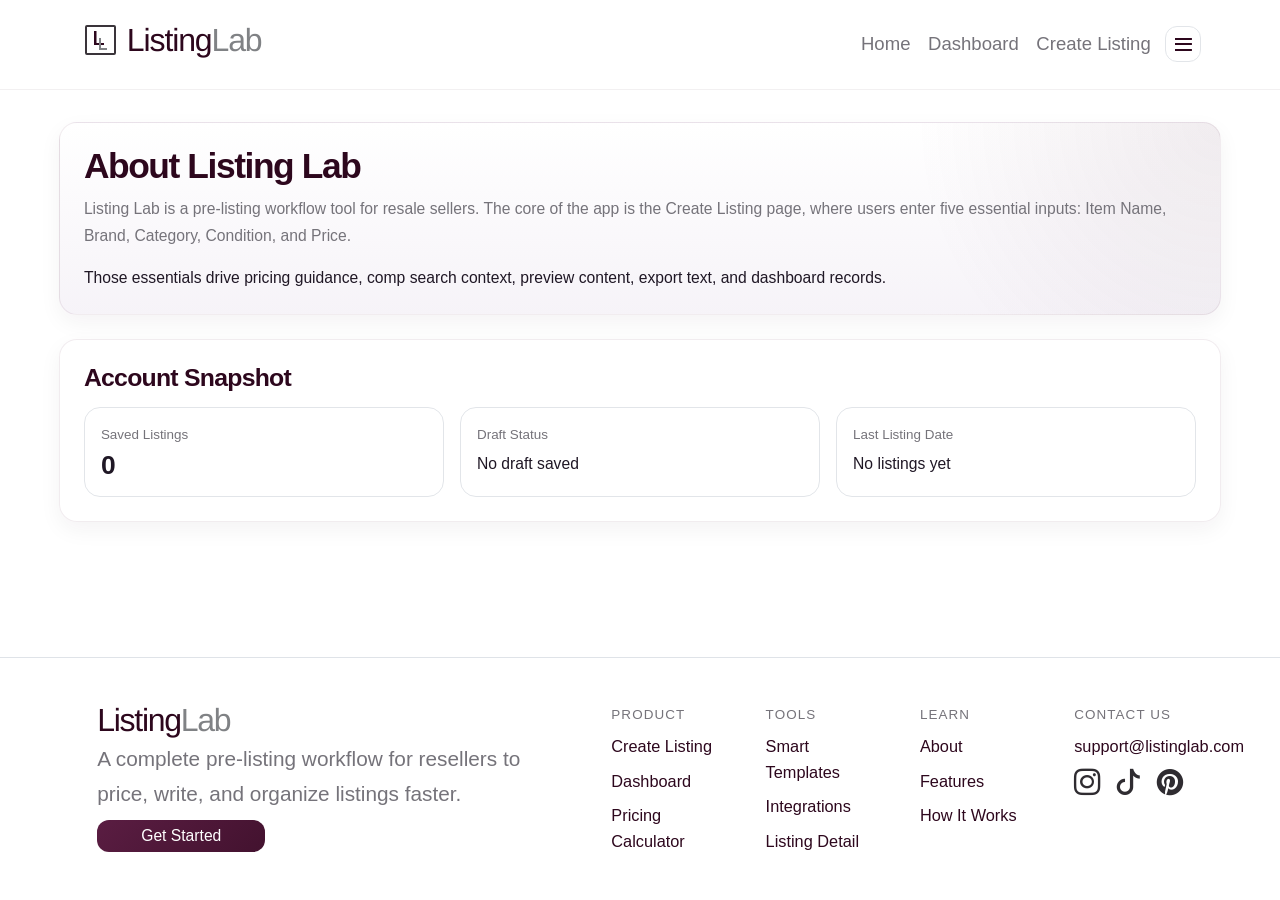
==== commit 6b5aa8c4: "website audit" ====
--- a/about.html
+++ b/about.html
@@ -30,7 +30,7 @@
       >
         <span class="navbar-toggler-icon"></span>
       </button>
-      <a class="navbar-brand" href="index.html" aria-label="Listing Lab home">
+      <a class="navbar-brand" href="index.html" aria-label="ListingLab home">
         <span class="brand-lockup">
           <span class="brand-mark" aria-hidden="true"></span>
           <span class="brand-wordmark"><span class="brand-wordmark__listing">Listing</span><span class="brand-wordmark__lab">Lab</span></span>
@@ -138,7 +138,7 @@
           <p class="small text-uppercase text-secondary mb-2">Contact Us</p>
           <ul class="list-unstyled mb-0">
             <li><a href="mailto:support@listinglab.com">support@listinglab.com</a></li>
-            <li class="fs-4" aria-label="Social media icons (not linked)"><span class="me-3" title="Instagram" aria-label="Instagram"><i class="bi bi-instagram"></i></span><span class="me-3" title="TikTok" aria-label="TikTok"><i class="bi bi-tiktok"></i></span><span title="Pinterest" aria-label="Pinterest"><i class="bi bi-pinterest"></i></span></li>
+            <li class="fs-4" aria-hidden="true"><span class="me-3" title="Instagram"><i class="bi bi-instagram"></i></span><span class="me-3" title="TikTok"><i class="bi bi-tiktok"></i></span><span title="Pinterest"><i class="bi bi-pinterest"></i></span></li>
           </ul>
         </div>
       </div>
@@ -146,19 +146,19 @@
 
   <nav class="mobile-bottom-nav" aria-label="Mobile navigation">
     <a class="mobile-bottom-nav__item mobile-bottom-nav__item--home" href="index.html">
-      <i class="bi bi-box-seam"></i>
+      <i class="bi bi-box-seam" aria-hidden="true"></i>
       <span>Home</span>
     </a>
     <a class="mobile-bottom-nav__item mobile-bottom-nav__item--create" href="new-listing.html">
-      <i class="bi bi-stars"></i>
+      <i class="bi bi-stars" aria-hidden="true"></i>
       <span>Create</span>
     </a>
-    <a class="mobile-bottom-nav__item mobile-bottom-nav__item--compare" href="pricing.html">
-      <i class="bi bi-graph-up-arrow"></i>
+    <a class="mobile-bottom-nav__item mobile-bottom-nav__item--compare" href="pricing.html" aria-current="page">
+      <i class="bi bi-graph-up-arrow" aria-hidden="true"></i>
       <span>Compare</span>
     </a>
     <a class="mobile-bottom-nav__item mobile-bottom-nav__item--inventory" href="dashboard.html">
-      <i class="bi bi-folder"></i>
+      <i class="bi bi-folder" aria-hidden="true"></i>
       <span>Inventory</span>
     </a>
   </nav>
--- a/styles.css
+++ b/styles.css
@@ -57,7 +57,7 @@
 
 body.home-page {
   background:
-    url("https://images.pexels.com/photos/8408556/pexels-photo-8408556.jpeg?auto=compress&cs=tinysrgb&w=1800") center -6rem / cover fixed no-repeat;
+    url("https://images.pexels.com/photos/8408556/pexels-photo-8408556.jpeg?auto=compress&cs=tinysrgb&w=1800") center center / cover fixed no-repeat;
 }
 
 body.home-page main.container {
@@ -79,9 +79,9 @@
 
 body.home-page main.container > .row,
 body.home-page main.container > section.home-panel {
-  background: rgba(255, 255, 255, 0.76);
-  border: 1px solid rgba(45, 7, 29, 0.08);
-  box-shadow: 0 18px 34px rgba(38, 22, 35, 0.05);
+  background: transparent;
+  border: 0;
+  box-shadow: none;
 }
 
 body.home-page .home-content-shell {
@@ -89,9 +89,9 @@
   margin-right: clamp(1.25rem, 4.6vw, 4.25rem);
   margin-bottom: 1rem;
   padding: 1.25rem;
-  background: rgba(255, 255, 255, 0.68);
-  border: 1px solid rgba(45, 7, 29, 0.08);
-  box-shadow: 0 18px 34px rgba(38, 22, 35, 0.05);
+  background: transparent;
+  border: 0;
+  box-shadow: none;
 }
 
 body.home-page .home-content-shell > :not(:last-child) {
@@ -115,8 +115,7 @@
 
 body.interior-page {
   background:
-    linear-gradient(rgba(248, 246, 248, 0.72), rgba(248, 246, 248, 0.8)),
-    url("https://images.pexels.com/photos/8408556/pexels-photo-8408556.jpeg?auto=compress&cs=tinysrgb&w=1800") center -6rem / cover fixed no-repeat;
+    url("https://images.pexels.com/photos/8408556/pexels-photo-8408556.jpeg?auto=compress&cs=tinysrgb&w=1800") center center / cover fixed no-repeat;
 }
 
 body.interior-page main.container {
@@ -348,7 +347,7 @@
   height: 2rem;
   flex: 0 0 2rem;
   border-radius: 2px;
-  border: 2px solid #504850;
+  border: 2px solid #3a343a;
   background: transparent;
   box-shadow: none;
 }
@@ -635,7 +634,7 @@
 }
 
 .form-control::placeholder {
-  color: #918a99;
+  color: #655d69;
 }
 
 .form-control.is-filled,
@@ -710,9 +709,7 @@
   border: 0;
   border-radius: 0;
   margin-bottom: 1.25rem !important;
-  background:
-    linear-gradient(rgba(45, 7, 29, 0.7), rgba(45, 7, 29, 0.7)),
-    url("https://images.pexels.com/photos/8408556/pexels-photo-8408556.jpeg?auto=compress&cs=tinysrgb&w=1800") center -4.5rem / cover no-repeat;
+  background: rgba(62, 10, 42, 0.38);
   color: #fff;
   box-shadow: none;
 }
@@ -1599,8 +1596,8 @@
 }
 
 .listing-form-card {
-  background: rgba(255, 255, 255, 0.58);
-  backdrop-filter: blur(2px);
+  background: rgba(255, 255, 255, 0.96);
+  backdrop-filter: none;
 }
 
 .create-listing-page .listing-form-card h1,
@@ -1640,7 +1637,7 @@
 .listing-subpanel {
   border: 1px solid var(--ll-line) !important;
   border-radius: 18px;
-  background: rgba(255, 255, 255, 0.6) !important;
+  background: rgba(255, 255, 255, 0.84) !important;
   box-shadow: none;
 }
 
@@ -1656,7 +1653,7 @@
 .listing-preview-card {
   max-width: none;
   margin-inline: auto;
-  background: rgba(255, 255, 255, 0.97);
+  background: rgba(255, 255, 255, 0.96);
 }
 
 .listing-preview-card h2 {
@@ -2020,14 +2017,39 @@
     margin-right: 0;
   }
 
+  .navbar .navbar-collapse {
+    flex-basis: 100%;
+    width: 100%;
+    margin-top: 0.65rem;
+    padding-top: 0.65rem;
+    border-top: 1px solid rgba(45, 7, 29, 0.08);
+  }
+
+  .navbar .navbar-nav {
+    align-items: stretch;
+    gap: 0.15rem;
+  }
+
+  .navbar .nav-link {
+    display: flex;
+    align-items: center;
+    min-height: 2.75rem;
+    padding: 0.55rem 0.7rem !important;
+    border-radius: 12px;
+  }
+
+  .navbar .nav-item.dropdown {
+    width: 100%;
+  }
+
   .navbar .menu-toggle {
-    width: auto;
-    height: auto;
-    border: 0;
-    border-radius: 0;
-    background: transparent;
+    width: 100%;
+    height: 2.75rem;
+    border: 1px solid transparent;
+    border-radius: 12px;
+    background: rgba(74, 21, 56, 0.04);
     box-shadow: none;
-    padding: 0.5rem 0;
+    padding: 0.55rem 0.7rem !important;
     margin-left: 0;
   }
 
@@ -2041,6 +2063,20 @@
     transform: rotate(45deg) translateY(-1px);
   }
 
+  .navbar .dropdown-menu {
+    position: static;
+    width: 100%;
+    min-width: 0;
+    margin-top: 0.35rem;
+    box-shadow: var(--ll-shadow-sm);
+  }
+
+  .navbar .dropdown-menu.show {
+    position: static !important;
+    inset: auto !important;
+    transform: none !important;
+  }
+
   .home-hero__body {
     max-width: none;
     min-height: 22rem;
@@ -2069,12 +2105,6 @@
 
   .brand-wordmark {
     font-size: 1.2rem;
-  }
-
-  .home-hero {
-    background:
-      linear-gradient(rgba(45, 7, 29, 0.7), rgba(45, 7, 29, 0.7)),
-      url("https://images.pexels.com/photos/8408556/pexels-photo-8408556.jpeg?auto=compress&cs=tinysrgb&w=1200") center -2rem / cover no-repeat;
   }
 
   .home-hero__body {
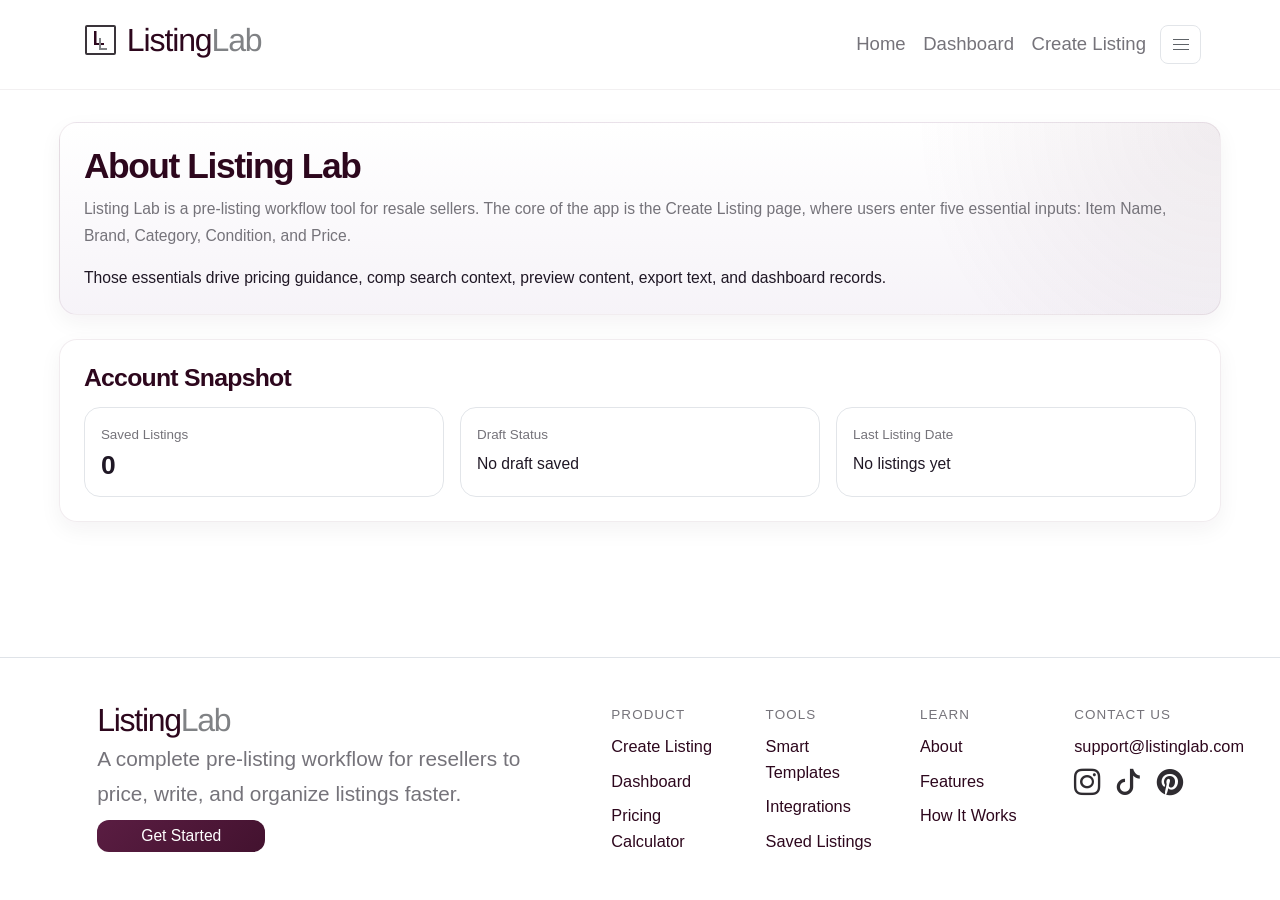
==== commit c317508f: "ux revisions" ====
--- a/about.html
+++ b/about.html
@@ -42,7 +42,7 @@
           <li class="nav-item"><a class="nav-link" href="dashboard.html">Dashboard</a></li>
           <li class="nav-item"><a class="nav-link" href="new-listing.html">Create Listing</a></li>
           <li class="nav-item dropdown">
-            <a class="nav-link dropdown-toggle menu-toggle active" href="#" role="button" data-bs-toggle="dropdown" aria-expanded="false" aria-label="Open more pages" title="More pages">&#9776;</a>
+            <a class="nav-link dropdown-toggle menu-toggle active" href="#" role="button" data-bs-toggle="dropdown" aria-expanded="false" aria-label="Open more pages" title="More pages"><span class="navbar-toggler-icon" aria-hidden="true"></span></a>
             <ul class="dropdown-menu dropdown-menu-end">
               <li><a class="dropdown-item active" href="about.html">About</a></li>
               <li><a class="dropdown-item" href="features.html">Features</a></li>
@@ -123,7 +123,7 @@
           <ul class="list-unstyled mb-0">
             <li><a href="templates.html">Smart Templates</a></li>
             <li><a href="integrations.html">Integrations</a></li>
-            <li><a href="listing.html">Listing Detail</a></li>
+            <li><a href="dashboard.html">Saved Listings</a></li>
           </ul>
         </div>
         <div class="col-6 col-lg-2">
--- a/styles.css
+++ b/styles.css
@@ -409,13 +409,24 @@
 
 .navbar-toggler {
   border-color: var(--ll-line);
-  border-radius: 14px;
-  padding: 0.45rem 0.65rem;
+  border-radius: 8px;
+  width: 2.55rem;
+  height: 2.45rem;
+  padding: 0;
   margin-right: 0.45rem;
 }
 
 .navbar-toggler:focus {
   box-shadow: 0 0 0 0.22rem rgba(74, 21, 56, 0.12);
+}
+
+.navbar-toggler-icon {
+  width: 16px;
+  height: 11px;
+  background:
+    linear-gradient(#5f6368, #5f6368) left top / 100% 1px no-repeat,
+    linear-gradient(#5f6368, #5f6368) left 5px / 100% 1px no-repeat,
+    linear-gradient(#5f6368, #5f6368) left bottom / 100% 1px no-repeat;
 }
 
 .navbar .menu-toggle {
@@ -423,26 +434,28 @@
   display: inline-flex;
   align-items: center;
   justify-content: center;
-  width: 2.25rem;
-  height: 2.25rem;
-  font-size: 0;
+  width: 2.55rem;
+  height: 2.45rem;
+  min-width: 0;
+  font-size: 0.98rem;
   color: transparent;
   border: 1px solid var(--ll-line);
-  border-radius: 12px;
-  background: #fff;
+  border-radius: 8px;
+  background: transparent;
   text-decoration: none;
   margin-left: 0.25rem;
+  padding: 0 !important;
+  line-height: 1;
   box-shadow: none;
 }
 
 .navbar .menu-toggle::before {
   content: "";
-  width: 1.05rem;
-  height: 0.8rem;
-  background:
-    linear-gradient(var(--ll-accent), var(--ll-accent)) center top / 100% 2px no-repeat,
-    linear-gradient(var(--ll-accent), var(--ll-accent)) center center / 100% 2px no-repeat,
-    linear-gradient(var(--ll-accent), var(--ll-accent)) center bottom / 100% 2px no-repeat;
+  display: none;
+}
+
+.navbar .menu-toggle .navbar-toggler-icon {
+  display: block;
 }
 
 .navbar .menu-toggle::after {
@@ -459,7 +472,7 @@
 .navbar .menu-toggle.show,
 .navbar .menu-toggle[aria-current="page"] {
   color: transparent !important;
-  background: #fff !important;
+  background: transparent !important;
   border-color: var(--ll-line) !important;
   font-weight: 500;
 }
@@ -485,6 +498,13 @@
 .navbar .dropdown-item:active {
   color: var(--ll-accent);
   background: rgba(74, 21, 56, 0.07);
+}
+
+@media (min-width: 992px) {
+  .navbar .menu-toggle.show {
+    background: transparent !important;
+    border-color: var(--ll-line) !important;
+  }
 }
 
 /* Shared Surfaces */
@@ -2000,7 +2020,7 @@
 @media (max-width: 991.98px) {
   .navbar .container {
     position: relative;
-    justify-content: flex-start;
+    justify-content: flex-end;
   }
 
   .navbar .navbar-brand {
@@ -2014,7 +2034,11 @@
   }
 
   .navbar-toggler {
+    margin-left: auto;
     margin-right: 0;
+    width: 2.55rem;
+    height: 2.45rem;
+    padding: 0;
   }
 
   .navbar .navbar-collapse {
@@ -2054,6 +2078,7 @@
   }
 
   .navbar .menu-toggle::before {
+    display: block;
     width: 0.55rem;
     height: 0.55rem;
     border: 0;
@@ -2061,6 +2086,10 @@
     border-bottom: 2px solid var(--ll-accent);
     background: none;
     transform: rotate(45deg) translateY(-1px);
+  }
+
+  .navbar .menu-toggle .navbar-toggler-icon {
+    display: none;
   }
 
   .navbar .dropdown-menu {
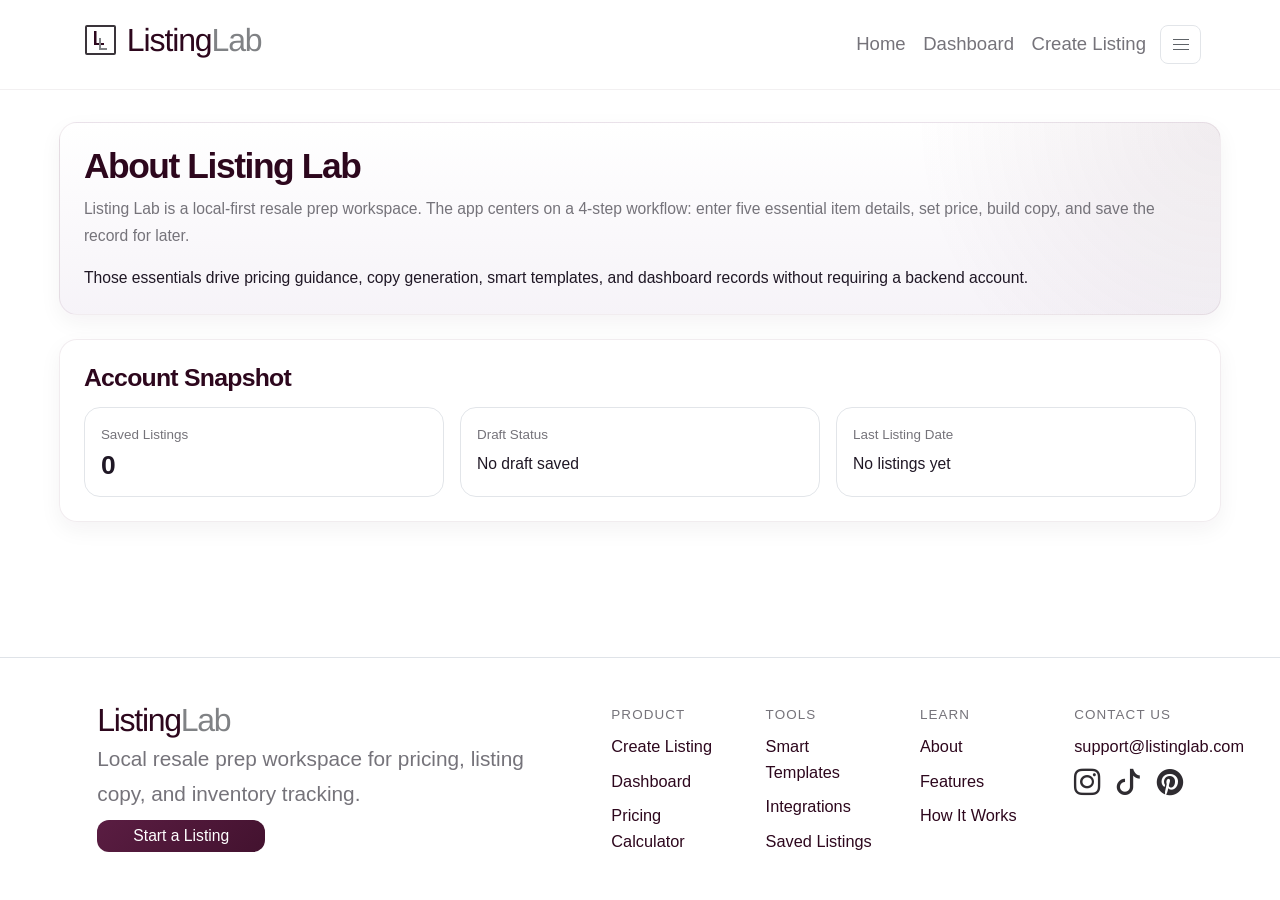
==== commit 621cf2e3: "Functionality updates" ====
--- a/about.html
+++ b/about.html
@@ -62,11 +62,10 @@
       <div class="card-body">
         <h1 class="h3">About Listing Lab</h1>
         <p class="text-secondary mb-3">
-          Listing Lab is a pre-listing workflow tool for resale sellers. The core of the app is the Create Listing page,
-          where users enter five essential inputs: Item Name, Brand, Category, Condition, and Price.
+          Listing Lab is a local-first resale prep workspace. The app centers on a 4-step workflow: enter five essential item details, set price, build copy, and save the record for later.
         </p>
         <p class="mb-0">
-          Those essentials drive pricing guidance, comp search context, preview content, export text, and dashboard records.
+          Those essentials drive pricing guidance, copy generation, smart templates, and dashboard records without requiring a backend account.
         </p>
       </div>
     </section>
@@ -107,8 +106,8 @@
               <span class="brand-mark" aria-hidden="true"></span>
             </span>
           </p>
-          <p class="small text-secondary mb-0">A complete pre-listing workflow for resellers to price, write, and organize listings faster.</p>
-          <a class="badge text-bg-dark mt-2 text-decoration-none" href="new-listing.html">Get Started</a>
+          <p class="small text-secondary mb-0">Local resale prep workspace for pricing, listing copy, and inventory tracking.</p>
+          <a class="badge text-bg-dark mt-2 text-decoration-none" href="new-listing.html">Start a Listing</a>
         </div>
         <div class="col-6 col-lg-2">
           <p class="small text-uppercase text-secondary mb-2">Product</p>
@@ -153,7 +152,7 @@
       <i class="bi bi-stars" aria-hidden="true"></i>
       <span>Create</span>
     </a>
-    <a class="mobile-bottom-nav__item mobile-bottom-nav__item--compare" href="pricing.html" aria-current="page">
+    <a class="mobile-bottom-nav__item mobile-bottom-nav__item--compare" href="pricing.html">
       <i class="bi bi-graph-up-arrow" aria-hidden="true"></i>
       <span>Compare</span>
     </a>
--- a/styles.css
+++ b/styles.css
@@ -141,6 +141,15 @@
   color: var(--ll-accent-strong);
 }
 
+a:focus-visible,
+button:focus-visible,
+input:focus-visible,
+select:focus-visible,
+textarea:focus-visible {
+  outline: 3px solid rgba(74, 21, 56, 0.28);
+  outline-offset: 3px;
+}
+
 h1,
 .h1,
 h2,
@@ -1441,6 +1450,41 @@
   margin-bottom: 0.2rem;
 }
 
+.dashboard-summary-grid {
+  display: grid;
+  grid-template-columns: repeat(5, minmax(0, 1fr));
+  gap: 0.9rem;
+}
+
+.dashboard-summary-card {
+  padding: 1rem 1.05rem;
+  border: 1px solid var(--ll-line);
+  border-radius: 18px;
+  background: linear-gradient(180deg, rgba(255, 255, 255, 0.98) 0%, rgba(245, 243, 248, 0.98) 100%);
+  box-shadow: 0 10px 24px rgba(38, 22, 35, 0.04);
+}
+
+.dashboard-summary-card__label {
+  font-size: 0.76rem;
+  font-weight: 700;
+  letter-spacing: 0.08em;
+  text-transform: uppercase;
+  color: var(--ll-muted);
+}
+
+.dashboard-summary-card__value {
+  font-size: clamp(1.9rem, 1.3rem + 1vw, 2.45rem);
+  line-height: 1;
+  color: var(--ll-accent);
+  font-weight: 700;
+}
+
+.dashboard-summary-card__meta {
+  color: var(--ll-muted);
+  font-size: 0.92rem;
+  line-height: 1.45;
+}
+
 .dashboard-filters {
   padding: 1rem 1.1rem;
   border: 1px solid var(--ll-line);
@@ -1449,9 +1493,26 @@
   box-shadow: none;
 }
 
+.dashboard-filter {
+  min-width: 11rem;
+}
+
+.dashboard-filter--search {
+  flex: 1 1 18rem;
+}
+
+.dashboard-selection-meta {
+  min-height: 2.5rem;
+  display: flex;
+  align-items: flex-end;
+}
+
 .dashboard-table-wrap {
   margin-top: 1rem;
   background: #fff;
+  border: 1px solid var(--ll-line);
+  border-radius: 20px;
+  overflow: hidden;
 }
 
 #dashboardStatus {
@@ -1488,6 +1549,10 @@
   box-shadow: none;
 }
 
+#emptyState .btn {
+  min-width: 12rem;
+}
+
 #emptyState:not(:empty)::before {
   content: "\F1C7";
   font-family: bootstrap-icons;
@@ -1510,6 +1575,10 @@
   margin-bottom: 0;
 }
 
+.dashboard-table {
+  min-width: 1020px;
+}
+
 .table thead th {
   border-bottom-color: var(--ll-line);
   color: var(--ll-muted);
@@ -1522,10 +1591,107 @@
 .table td,
 .table th {
   border-color: var(--ll-line);
+  padding: 1rem 0.85rem;
 }
 
 .table td {
   vertical-align: middle;
+}
+
+.dashboard-item-cell {
+  min-width: 16rem;
+}
+
+.dashboard-item-title {
+  display: inline-block;
+  margin-bottom: 0.2rem;
+  color: var(--ll-accent);
+}
+
+.dashboard-item-meta {
+  font-size: 0.88rem;
+  color: var(--ll-muted);
+  margin-bottom: 0.2rem;
+}
+
+.dashboard-item-note {
+  font-size: 0.92rem;
+  color: var(--ll-text);
+  line-height: 1.45;
+}
+
+.dashboard-sku {
+  display: inline-flex;
+  align-items: center;
+  min-height: 2rem;
+  padding: 0.3rem 0.55rem;
+  border-radius: 10px;
+  background: #f6f2f5;
+  color: var(--ll-accent);
+  font-size: 0.82rem;
+  font-weight: 700;
+  letter-spacing: 0.06em;
+  text-transform: uppercase;
+}
+
+.dashboard-status-cell {
+  display: grid;
+  gap: 0.55rem;
+  min-width: 8.5rem;
+}
+
+.dashboard-status-badge {
+  display: inline-flex;
+  align-items: center;
+  justify-content: center;
+  min-height: 2rem;
+  padding: 0.38rem 0.7rem;
+  border-radius: 999px;
+  font-size: 0.78rem;
+  font-weight: 700;
+  letter-spacing: 0.06em;
+  text-transform: uppercase;
+  border: 1px solid transparent;
+}
+
+.dashboard-status-badge--draft {
+  background: #f4f1f3;
+  color: #6e465d;
+  border-color: rgba(74, 21, 56, 0.12);
+}
+
+.dashboard-status-badge--ready {
+  background: #eef5f0;
+  color: #2d6a42;
+  border-color: rgba(45, 106, 66, 0.14);
+}
+
+.dashboard-status-badge--listed {
+  background: #edf4fb;
+  color: #2a5f8a;
+  border-color: rgba(42, 95, 138, 0.14);
+}
+
+.dashboard-status-badge--sold {
+  background: #f5efe7;
+  color: #8a5a2a;
+  border-color: rgba(138, 90, 42, 0.14);
+}
+
+.dashboard-price {
+  font-weight: 700;
+  color: var(--ll-text);
+}
+
+.dashboard-actions {
+  display: flex;
+  flex-wrap: wrap;
+  gap: 0.45rem;
+  min-width: 13rem;
+}
+
+.dashboard-actions .btn {
+  min-width: 4.7rem;
 }
 
 .table a {
@@ -1570,6 +1736,85 @@
   line-height: 1.7;
 }
 
+.templates-hero-card,
+.templates-workspace .card,
+.saved-template-card {
+  border-color: var(--ll-line);
+}
+
+.templates-output-grid {
+  display: grid;
+  gap: 1rem;
+}
+
+.template-output-card .card-body {
+  padding: 1rem 1.05rem;
+}
+
+.template-output-card__header,
+.saved-template-card__header {
+  display: flex;
+  align-items: flex-start;
+  justify-content: space-between;
+  gap: 0.9rem;
+  margin-bottom: 0.85rem;
+}
+
+.template-output-block,
+.saved-template-card__preview {
+  min-height: 8.5rem;
+  margin: 0;
+  padding: 1rem 1.05rem;
+  border: 1px solid rgba(74, 21, 56, 0.08);
+  border-radius: 16px;
+  background: linear-gradient(180deg, rgba(250, 249, 250, 0.98) 0%, rgba(243, 239, 242, 0.98) 100%);
+  color: var(--ll-text);
+  font-size: 0.98rem;
+  line-height: 1.65;
+}
+
+.saved-template-list {
+  display: grid;
+  gap: 0.9rem;
+}
+
+.saved-template-card {
+  padding: 1rem 1.05rem;
+  border: 1px solid var(--ll-line);
+  border-radius: 18px;
+  background: linear-gradient(180deg, rgba(255, 255, 255, 0.98) 0%, rgba(245, 243, 248, 0.98) 100%);
+}
+
+.saved-template-card__name {
+  font-weight: 700;
+  color: var(--ll-accent);
+}
+
+.saved-template-card__meta {
+  font-size: 0.88rem;
+  color: var(--ll-muted);
+}
+
+.saved-template-card__actions {
+  display: flex;
+  flex-wrap: wrap;
+  gap: 0.55rem;
+  margin-top: 0.85rem;
+}
+
+.saved-template-empty {
+  min-height: 10rem;
+  display: flex;
+  align-items: center;
+  justify-content: center;
+  padding: 1.2rem;
+  border: 1px dashed var(--ll-line-strong);
+  border-radius: 18px;
+  background: linear-gradient(180deg, rgba(255, 255, 255, 0.98) 0%, rgba(245, 243, 248, 0.98) 100%);
+  color: var(--ll-muted);
+  text-align: center;
+}
+
 .utility-page #featureStatusList {
   gap: 0.95rem !important;
 }
@@ -1680,6 +1925,15 @@
   margin-bottom: 1rem;
 }
 
+.preview-card-kicker,
+.preview-section-label {
+  font-size: 0.78rem;
+  font-weight: 700;
+  letter-spacing: 0.08em;
+  text-transform: uppercase;
+  color: var(--ll-accent);
+}
+
 .create-listing-page .listing-preview-card,
 .create-listing-page .listing-preview-card p,
 .create-listing-page .listing-preview-card li,
@@ -1687,9 +1941,83 @@
   font-size: 1.04rem;
 }
 
+.preview-summary-card,
+.preview-guidance-card {
+  border: 1px solid rgba(74, 21, 56, 0.1);
+  border-radius: 22px;
+  background:
+    radial-gradient(circle at top right, rgba(74, 21, 56, 0.06) 0%, rgba(74, 21, 56, 0) 34%),
+    linear-gradient(180deg, #fbf9fa 0%, #f3eff2 100%);
+  box-shadow: 0 12px 28px rgba(38, 22, 35, 0.06);
+}
+
+.preview-summary-card {
+  padding: 1.25rem;
+}
+
+.preview-guidance-card {
+  padding: 1.1rem;
+}
+
+.preview-summary-card__header {
+  margin-bottom: 1rem;
+  padding-bottom: 1rem;
+  border-bottom: 1px solid rgba(74, 21, 56, 0.1);
+}
+
+.preview-summary-grid {
+  display: grid;
+  grid-template-columns: repeat(2, minmax(0, 1fr));
+  gap: 0.9rem;
+  margin-bottom: 1rem;
+}
+
+.preview-summary-block {
+  padding: 0.95rem 1rem;
+  border: 1px solid rgba(74, 21, 56, 0.08);
+  border-radius: 16px;
+  background: rgba(255, 255, 255, 0.8);
+}
+
+.preview-summary-list {
+  display: grid;
+  gap: 0.75rem;
+}
+
+.preview-summary-list > div {
+  display: grid;
+  gap: 0.2rem;
+}
+
+.preview-summary-list dt {
+  margin: 0;
+  font-size: 0.8rem;
+  font-weight: 700;
+  letter-spacing: 0.04em;
+  text-transform: uppercase;
+  color: var(--ll-muted);
+}
+
+.preview-summary-list dd {
+  margin: 0;
+  color: var(--ll-text);
+  font-weight: 600;
+}
+
+.preview-summary-text {
+  color: var(--ll-text);
+  line-height: 1.65;
+}
+
+.preview-summary-muted {
+  color: var(--ll-muted);
+}
+
 .preview-photo-grid {
   display: grid;
   grid-template-columns: repeat(3, minmax(0, 1fr));
+  grid-auto-rows: 1fr;
+  align-items: stretch;
   gap: 0.9rem;
   width: 100%;
 }
@@ -1697,7 +2025,8 @@
 .placeholder-photo {
   position: relative;
   width: 100%;
-  min-height: 196px;
+  min-height: 230px;
+  height: 100%;
   border: 1px solid rgba(74, 21, 56, 0.1);
   border-radius: 22px;
   background:
@@ -1780,10 +2109,23 @@
 }
 
 .preview-guidance-list li {
-  padding: 0.35rem 0.55rem;
+  position: relative;
+  padding: 0.42rem 0.55rem 0.42rem 1.9rem;
   border: 1px solid rgba(74, 21, 56, 0.08);
   border-radius: 10px;
   background: rgba(255, 255, 255, 0.74);
+}
+
+.preview-guidance-list li::before {
+  content: "";
+  position: absolute;
+  top: 50%;
+  left: 0.7rem;
+  width: 0.7rem;
+  height: 0.4rem;
+  border-left: 2px solid var(--ll-accent);
+  border-bottom: 2px solid var(--ll-accent);
+  transform: translateY(-60%) rotate(-45deg);
 }
 
 .preview-guidance-icon {
@@ -1799,12 +2141,16 @@
 }
 
 @media (max-width: 1199.98px) {
+  .preview-summary-grid {
+    grid-template-columns: 1fr;
+  }
+
   .preview-photo-grid {
     grid-template-columns: repeat(3, minmax(0, 1fr));
   }
 
   .placeholder-photo {
-    min-height: 178px;
+    min-height: 210px;
   }
 }
 
@@ -1826,31 +2172,27 @@
 }
 
 .create-listing-page #listingCardTitle {
-  font-size: 1.5rem !important;
-}
-
-.create-listing-page #listingCardMeta {
-  font-size: 1rem;
+  font-size: 1.45rem !important;
+  line-height: 1.18;
 }
 
 .create-listing-page #listingCardPrice {
-  font-size: 1.65rem !important;
-}
-
-#listingCardMeta {
-  color: var(--ll-muted) !important;
-}
-
+  font-size: 1.28rem !important;
+}
+
+#listingSnapshotRange,
+#listingSnapshotPriceCheck,
+#listingCardCondition,
 #listingCardNotes {
-  padding: 1rem 1.05rem;
-  border: 1px solid var(--ll-line);
-  border-radius: 16px;
-  background: #f3f1f2;
-}
-
+  font-size: 0.98rem;
+}
+
+.create-listing-page #listingCardPrice,
+.create-listing-page #listingSnapshotRange,
+.create-listing-page #listingSnapshotPriceCheck,
+.create-listing-page #listingCardCondition,
 .create-listing-page #listingCardNotes {
-  font-size: 1.02rem;
-  line-height: 1.72;
+  line-height: 1.6;
 }
 
 .create-listing-page .listing-preview-card h3.h6 {
@@ -1876,6 +2218,42 @@
   line-height: 1.75;
 }
 
+.export-copy-grid {
+  display: grid;
+  gap: 0.85rem;
+}
+
+.export-copy-card {
+  border: 1px solid rgba(74, 21, 56, 0.1);
+  border-radius: 18px;
+  background: linear-gradient(180deg, rgba(251, 249, 250, 0.98) 0%, rgba(243, 239, 242, 0.98) 100%);
+  padding: 0.9rem;
+}
+
+.export-copy-card__header {
+  display: flex;
+  align-items: center;
+  justify-content: space-between;
+  gap: 0.75rem;
+  margin-bottom: 0.65rem;
+}
+
+.export-copy-value {
+  min-height: 3.25rem;
+  margin: 0;
+  padding: 0.85rem 0.95rem;
+  border: 1px solid rgba(74, 21, 56, 0.08);
+  border-radius: 14px;
+  background: rgba(255, 255, 255, 0.9);
+  color: var(--ll-text);
+  font-size: 0.98rem;
+  line-height: 1.6;
+}
+
+.export-copy-value--summary {
+  min-height: 14rem;
+}
+
 .preview-actions {
   margin-top: 0.25rem;
 }
@@ -2115,6 +2493,20 @@
     flex-wrap: wrap;
   }
 
+  .dashboard-summary-grid {
+    grid-template-columns: repeat(2, minmax(0, 1fr));
+  }
+
+  .dashboard-filter,
+  .dashboard-filter--search,
+  .dashboard-selection-meta {
+    width: 100%;
+  }
+
+  .export-copy-card__header {
+    flex-wrap: wrap;
+  }
+
   .preview-actions .btn {
     flex: 1 1 100%;
   }
@@ -2199,6 +2591,10 @@
     gap: 0.85rem !important;
   }
 
+  .dashboard-summary-grid {
+    grid-template-columns: 1fr;
+  }
+
   .dashboard-header .btn,
   .listing-actions .btn,
   .preview-actions .btn,
@@ -2207,6 +2603,14 @@
     width: 100%;
   }
 
+  .dashboard-actions {
+    min-width: 0;
+  }
+
+  .dashboard-actions .btn {
+    width: 100%;
+  }
+
   .listing-preview-card {
     max-width: 100%;
   }
@@ -2230,8 +2634,13 @@
     grid-template-columns: 1fr;
   }
 
+  .export-copy-card__header .btn,
+  .export-copy-card__header .export-copy-btn {
+    width: 100%;
+  }
+
   .placeholder-photo {
-    min-height: 170px;
+    min-height: 220px;
   }
 
   #exportPreview,
@@ -2278,15 +2687,15 @@
     line-height: 1;
   }
 
-  .marketing-page .mobile-bottom-nav__item--home,
-  .dashboard-page .mobile-bottom-nav__item--inventory,
-  .create-listing-page .mobile-bottom-nav__item--create,
-  .listing-detail-page .mobile-bottom-nav__item--create,
-  .utility-page .mobile-bottom-nav__item--compare {
+  .mobile-bottom-nav__item[aria-current="page"] {
     background: #efebef;
     color: var(--ll-accent);
   }
 
+  .mobile-bottom-nav__item:focus-visible {
+    outline-offset: -2px;
+  }
+
   body {
     padding-bottom: 5.4rem;
   }
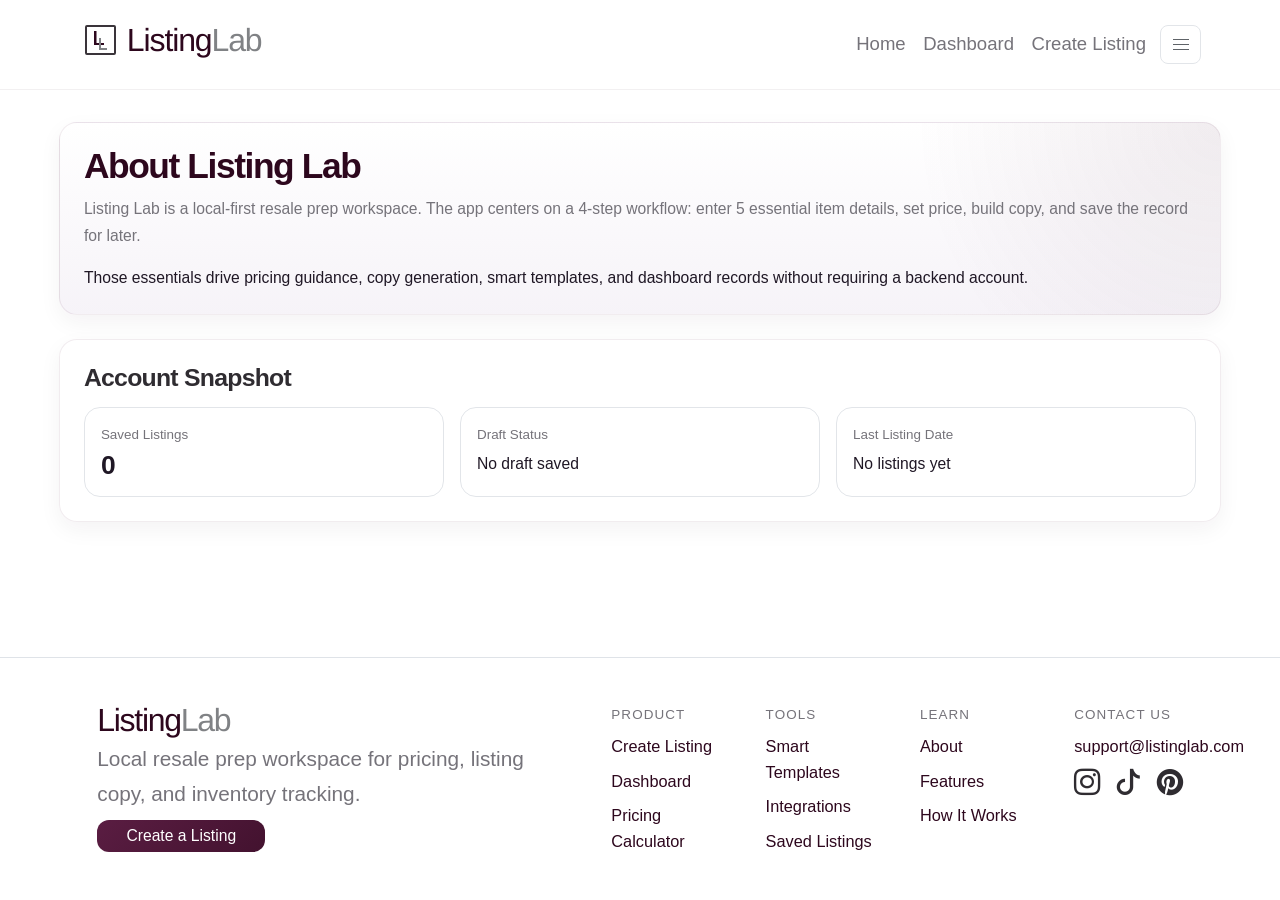
==== commit ca334138: "UI updates" ====
--- a/about.html
+++ b/about.html
@@ -62,7 +62,7 @@
       <div class="card-body">
         <h1 class="h3">About Listing Lab</h1>
         <p class="text-secondary mb-3">
-          Listing Lab is a local-first resale prep workspace. The app centers on a 4-step workflow: enter five essential item details, set price, build copy, and save the record for later.
+          Listing Lab is a local-first resale prep workspace. The app centers on a 4-step workflow: enter 5 essential item details, set price, build copy, and save the record for later.
         </p>
         <p class="mb-0">
           Those essentials drive pricing guidance, copy generation, smart templates, and dashboard records without requiring a backend account.
@@ -107,7 +107,7 @@
             </span>
           </p>
           <p class="small text-secondary mb-0">Local resale prep workspace for pricing, listing copy, and inventory tracking.</p>
-          <a class="badge text-bg-dark mt-2 text-decoration-none" href="new-listing.html">Start a Listing</a>
+          <a class="badge text-bg-dark mt-2 text-decoration-none" href="new-listing.html">Create a Listing</a>
         </div>
         <div class="col-6 col-lg-2">
           <p class="small text-uppercase text-secondary mb-2">Product</p>
--- a/styles.css
+++ b/styles.css
@@ -994,7 +994,7 @@
 
 body.home-page .home-row-workflow .home-workflow-kicker {
   display: block;
-  font-size: 0.84rem !important;
+  font-size: 0.94rem !important;
   letter-spacing: 0.12em;
   text-transform: uppercase;
   font-weight: 700;
@@ -1009,7 +1009,7 @@
   margin-bottom: 0.7rem !important;
   margin-left: auto;
   margin-right: auto;
-  color: var(--ll-accent);
+  color: var(--ll-text);
 }
 
 body.home-page .home-workflow-card .small {
@@ -1129,6 +1129,7 @@
 .home-tool-card .fw-semibold {
   font-size: 1.42rem;
   line-height: 1.15;
+  color: var(--ll-text);
 }
 
 .home-tool-card .small {
@@ -1187,12 +1188,14 @@
   text-transform: uppercase;
   font-size: 0.84rem !important;
   margin-bottom: 0.9rem !important;
+  color: var(--ll-accent);
 }
 
 .home-stat-card .display-6 {
   font-size: clamp(3.2rem, 5vw, 4.4rem);
   line-height: 0.95;
   margin-bottom: 0.55rem !important;
+  color: var(--ll-text);
 }
 
 .home-stat-card .small:last-child {
@@ -1201,6 +1204,7 @@
   line-height: 1.65;
   margin-left: auto;
   margin-right: auto;
+  color: var(--ll-muted);
 }
 
 .home-stat-card--inputs .card-body::before,
@@ -1279,6 +1283,7 @@
   z-index: 1;
   display: flex;
   flex-direction: column;
+  gap: 0.6rem;
   justify-content: center;
   align-items: center;
   min-height: 100%;
@@ -1319,22 +1324,14 @@
 
 body.home-page .home-row-insights .home-insight-card--prep .small.text-secondary {
   color: var(--ll-muted) !important;
-  max-width: 30rem;
-  font-size: 1.18rem !important;
-  line-height: 1.8;
-  font-weight: 500;
 }
 
 body.home-page .home-row-insights .home-insight-card--prep .h5 {
-  max-width: 28rem;
-  font-size: 1.78rem;
-  line-height: 1.12;
-  margin-bottom: 0.85rem !important;
+  color: var(--ll-text) !important;
 }
 
 body.home-page .home-row-insights .home-insight-card--prep .home-section-kicker {
   color: var(--ll-accent) !important;
-  margin-bottom: 0.55rem !important;
 }
 
 body.home-page .home-row-insights .home-insight-card--prep::after {
@@ -1405,11 +1402,8 @@
   text-align: left;
 }
 
-body.home-page .home-panel .h5,
 body.home-page .home-step-card .fw-semibold,
-body.home-page .home-tool-card .fw-semibold,
 body.home-page .home-discover .mb-0:not(.text-secondary),
-body.home-page .home-panel .display-6,
 body.home-page .home-workflow-kicker,
 body.home-page .home-section-kicker {
   color: var(--ll-accent);
@@ -1469,13 +1463,13 @@
   font-weight: 700;
   letter-spacing: 0.08em;
   text-transform: uppercase;
-  color: var(--ll-muted);
+  color: var(--ll-accent);
 }
 
 .dashboard-summary-card__value {
   font-size: clamp(1.9rem, 1.3rem + 1vw, 2.45rem);
   line-height: 1;
-  color: var(--ll-accent);
+  color: var(--ll-text);
   font-weight: 700;
 }
 
@@ -1605,7 +1599,7 @@
 .dashboard-item-title {
   display: inline-block;
   margin-bottom: 0.2rem;
-  color: var(--ll-accent);
+  color: var(--ll-text);
 }
 
 .dashboard-item-meta {
@@ -1725,7 +1719,7 @@
   font-family: "Skia", "Avenir Next", "Helvetica Neue", "Segoe UI", Arial, sans-serif;
   font-size: 1.55rem;
   line-height: 1.12;
-  color: var(--ll-accent);
+  color: var(--ll-text);
   margin-bottom: 0.95rem;
 }
 
@@ -1787,7 +1781,7 @@
 
 .saved-template-card__name {
   font-weight: 700;
-  color: var(--ll-accent);
+  color: var(--ll-text);
 }
 
 .saved-template-card__meta {
@@ -1872,7 +1866,7 @@
   line-height: 1.05;
   letter-spacing: -0.04em;
   font-weight: 700;
-  color: var(--ll-accent);
+  color: var(--ll-text);
   margin-bottom: 0.7rem !important;
 }
 
@@ -2398,20 +2392,28 @@
 @media (max-width: 991.98px) {
   .navbar .container {
     position: relative;
-    justify-content: flex-end;
+    display: grid;
+    grid-template-columns: minmax(0, 1fr) auto minmax(0, 1fr);
+    grid-template-rows: auto auto;
+    align-items: center;
+    justify-content: initial;
   }
 
   .navbar .navbar-brand {
-    position: absolute;
-    left: 50%;
-    transform: translateX(-50%);
+    position: static;
+    grid-column: 2;
+    grid-row: 1;
+    justify-self: center;
     margin-left: 0;
-    max-width: calc(100% - 5.75rem);
+    max-width: min(100%, 13rem);
     text-align: center;
     white-space: nowrap;
   }
 
   .navbar-toggler {
+    grid-column: 3;
+    grid-row: 1;
+    justify-self: end;
     margin-left: auto;
     margin-right: 0;
     width: 2.55rem;
@@ -2420,6 +2422,8 @@
   }
 
   .navbar .navbar-collapse {
+    grid-column: 1 / -1;
+    grid-row: 2;
     flex-basis: 100%;
     width: 100%;
     margin-top: 0.65rem;
@@ -2513,6 +2517,13 @@
 }
 
 @media (max-width: 767.98px) {
+  body.home-page,
+  body.interior-page {
+    background-attachment: scroll;
+    background-position: center top;
+    background-size: 185% auto;
+  }
+
   .card,
   .table-responsive,
   footer .row {
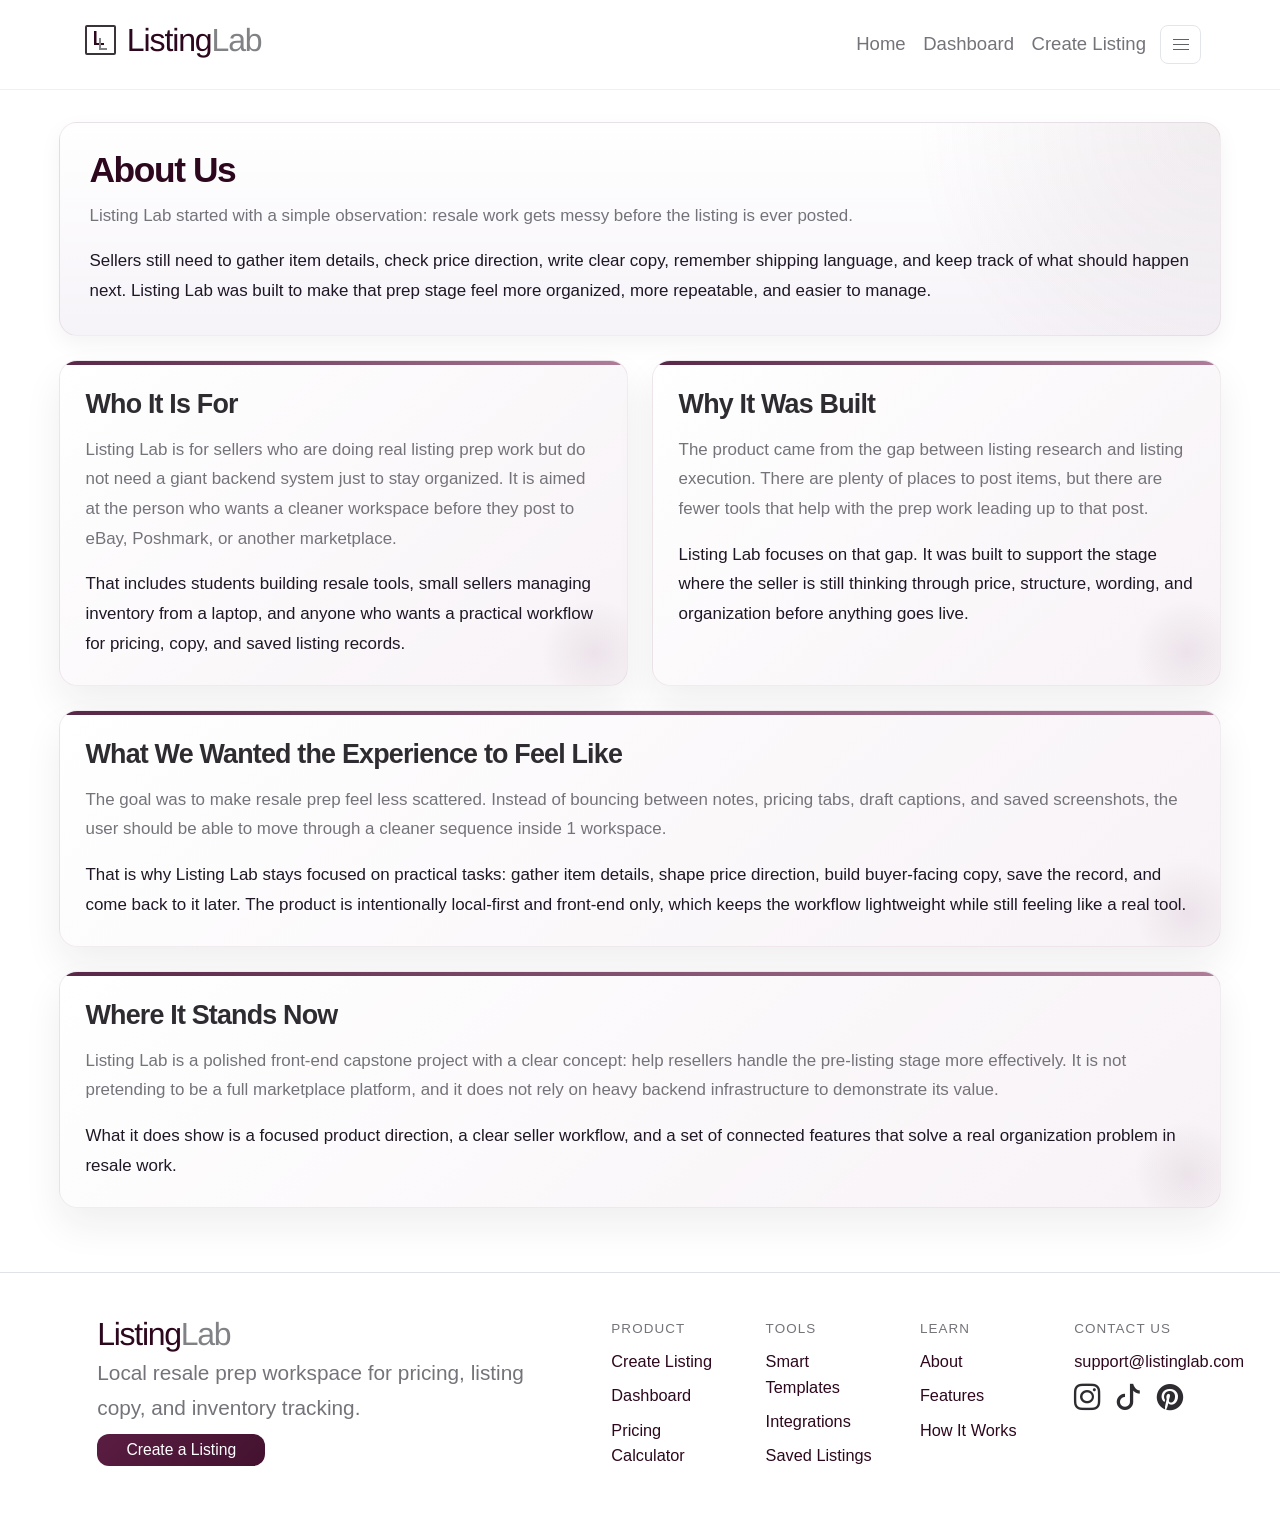
==== commit 2d34b2ef: "final touches" ====
--- a/about.html
+++ b/about.html
@@ -14,7 +14,7 @@
   <link rel="icon" type="image/svg+xml" href="favicon.svg" />
   <link rel="stylesheet" href="styles.css" />
 </head>
-<body class="interior-page utility-page">
+<body class="interior-page utility-page about-page">
   <a class="skip-link" href="#main-content">Skip to main content</a>
 
   <nav class="navbar navbar-expand-lg bg-white border-bottom sticky-top">
@@ -58,41 +58,68 @@
   </nav>
 
   <main id="main-content" class="container py-4">
-    <section class="card mb-4">
+    <section class="card about-hero-card mb-4">
       <div class="card-body">
-        <h1 class="h3">About Listing Lab</h1>
+        <h1 class="h3">About Us</h1>
         <p class="text-secondary mb-3">
-          Listing Lab is a local-first resale prep workspace. The app centers on a 4-step workflow: enter 5 essential item details, set price, build copy, and save the record for later.
+          Listing Lab started with a simple observation: resale work gets messy before the listing is ever posted.
         </p>
         <p class="mb-0">
-          Those essentials drive pricing guidance, copy generation, smart templates, and dashboard records without requiring a backend account.
-        </p>
-      </div>
-    </section>
-
-    <section class="card">
+          Sellers still need to gather item details, check price direction, write clear copy, remember shipping language, and keep track of what should happen next. Listing Lab was built to make that prep stage feel more organized, more repeatable, and easier to manage.
+        </p>
+      </div>
+    </section>
+
+    <section class="row g-4 mb-4">
+      <div class="col-12 col-lg-6">
+        <article class="card about-story-card h-100">
+          <div class="card-body">
+            <h2 class="h5">Who It Is For</h2>
+            <p class="text-secondary mb-3">
+              Listing Lab is for sellers who are doing real listing prep work but do not need a giant backend system just to stay organized. It is aimed at the person who wants a cleaner workspace before they post to eBay, Poshmark, or another marketplace.
+            </p>
+            <p class="mb-0">
+              That includes students building resale tools, small sellers managing inventory from a laptop, and anyone who wants a practical workflow for pricing, copy, and saved listing records.
+            </p>
+          </div>
+        </article>
+      </div>
+      <div class="col-12 col-lg-6">
+        <article class="card about-story-card h-100">
+          <div class="card-body">
+            <h2 class="h5">Why It Was Built</h2>
+            <p class="text-secondary mb-3">
+              The product came from the gap between listing research and listing execution. There are plenty of places to post items, but there are fewer tools that help with the prep work leading up to that post.
+            </p>
+            <p class="mb-0">
+              Listing Lab focuses on that gap. It was built to support the stage where the seller is still thinking through price, structure, wording, and organization before anything goes live.
+            </p>
+          </div>
+        </article>
+      </div>
+    </section>
+
+    <section class="card about-story-card mb-4">
       <div class="card-body">
-        <h2 class="h5">Account Snapshot</h2>
-        <div class="row g-3">
-          <div class="col-12 col-md-4">
-            <div class="border rounded p-3 h-100">
-              <p class="small text-secondary mb-1">Saved Listings</p>
-              <p id="aboutListingCount" class="fs-4 fw-semibold mb-0">0</p>
-            </div>
-          </div>
-          <div class="col-12 col-md-4">
-            <div class="border rounded p-3 h-100">
-              <p class="small text-secondary mb-1">Draft Status</p>
-              <p id="aboutDraftStatus" class="mb-0">No draft saved</p>
-            </div>
-          </div>
-          <div class="col-12 col-md-4">
-            <div class="border rounded p-3 h-100">
-              <p class="small text-secondary mb-1">Last Listing Date</p>
-              <p id="aboutLastSaved" class="mb-0">No listings yet</p>
-            </div>
-          </div>
-        </div>
+        <h2 class="h5">What We Wanted the Experience to Feel Like</h2>
+        <p class="text-secondary mb-3">
+          The goal was to make resale prep feel less scattered. Instead of bouncing between notes, pricing tabs, draft captions, and saved screenshots, the user should be able to move through a cleaner sequence inside 1 workspace.
+        </p>
+        <p class="mb-0">
+          That is why Listing Lab stays focused on practical tasks: gather item details, shape price direction, build buyer-facing copy, save the record, and come back to it later. The product is intentionally local-first and front-end only, which keeps the workflow lightweight while still feeling like a real tool.
+        </p>
+      </div>
+    </section>
+
+    <section class="card about-story-card">
+      <div class="card-body">
+        <h2 class="h5">Where It Stands Now</h2>
+        <p class="text-secondary mb-3">
+          Listing Lab is a polished front-end capstone project with a clear concept: help resellers handle the pre-listing stage more effectively. It is not pretending to be a full marketplace platform, and it does not rely on heavy backend infrastructure to demonstrate its value.
+        </p>
+        <p class="mb-0">
+          What it does show is a focused product direction, a clear seller workflow, and a set of connected features that solve a real organization problem in resale work.
+        </p>
       </div>
     </section>
   </main>
--- a/styles.css
+++ b/styles.css
@@ -565,6 +565,7 @@
   border-radius: 14px;
   font-weight: 700;
   letter-spacing: 0.01em;
+  min-height: 2.8rem;
   padding: 0.72rem 1rem;
   transition: background-color 0.18s ease, border-color 0.18s ease, color 0.18s ease, transform 0.18s ease, box-shadow 0.18s ease;
 }
@@ -624,6 +625,7 @@
 }
 
 .btn-sm {
+  min-height: 2.3rem;
   padding: 0.54rem 0.82rem;
   border-radius: 12px;
 }
@@ -936,8 +938,8 @@
 body.home-page .home-row-tools__header {
   margin-left: 0;
   margin-right: 0;
-  padding: 0 0 1rem;
-  border-bottom: 1px solid rgba(45, 7, 29, 0.12);
+  padding: 0 0 0.85rem;
+  border-bottom: 1px solid rgba(45, 7, 29, 0.1);
   border-radius: 0;
 }
 
@@ -1487,6 +1489,13 @@
   box-shadow: none;
 }
 
+.dashboard-header .d-flex.flex-wrap.gap-2,
+.listing-actions,
+.template-output-card .d-flex.flex-wrap.gap-2,
+.templates-library-card .d-flex.flex-wrap.align-items-center.justify-content-between.gap-2 {
+  align-items: stretch;
+}
+
 .dashboard-filter {
   min-width: 11rem;
 }
@@ -1507,6 +1516,13 @@
   border: 1px solid var(--ll-line);
   border-radius: 20px;
   overflow: hidden;
+}
+
+.dashboard-table-wrap .table-responsive,
+.dashboard-table-wrap.table-responsive {
+  border: 0;
+  border-radius: 0;
+  box-shadow: none;
 }
 
 #dashboardStatus {
@@ -1614,6 +1630,10 @@
   line-height: 1.45;
 }
 
+.dashboard-table tbody tr {
+  transition: background-color 0.18s ease;
+}
+
 .dashboard-sku {
   display: inline-flex;
   align-items: center;
@@ -1736,9 +1756,70 @@
   border-color: var(--ll-line);
 }
 
+.templates-library-card .card-body {
+  padding: 1rem 1.05rem;
+}
+
+.templates-library-note {
+  padding: 0.95rem 1rem;
+  border: 1px solid rgba(74, 21, 56, 0.08);
+  border-radius: 16px;
+  background: linear-gradient(180deg, rgba(250, 249, 250, 0.98) 0%, rgba(243, 239, 242, 0.98) 100%);
+}
+
+.templates-sku-card {
+  padding: 1rem;
+  border: 1px solid rgba(74, 21, 56, 0.08);
+  border-radius: 16px;
+  background: linear-gradient(180deg, rgba(255, 255, 255, 0.98) 0%, rgba(246, 243, 248, 0.98) 100%);
+}
+
+.templates-library-note p + p {
+  margin-top: 0.25rem;
+}
+
+.templates-page .templates-hero-card .text-secondary,
+.templates-page .templates-library-card .text-secondary,
+.templates-page .template-output-card .text-secondary,
+.templates-page #templateLibraryStatus,
+.templates-page #templateEditorStatus,
+.templates-page #skuSettingsStatus {
+  font-size: 1.04rem;
+  line-height: 1.7;
+}
+
+.templates-page .templates-library-card .form-label,
+.templates-page .template-output-card .form-label {
+  font-size: 1rem;
+  font-weight: 600;
+  color: var(--ll-text);
+}
+
+.templates-page .templates-library-card .form-control,
+.templates-page .template-output-card .form-control,
+.templates-page .templates-library-card .form-select,
+.templates-page .template-output-card .form-select {
+  font-size: 1rem;
+}
+
+.templates-page .template-output-card .small.text-secondary,
+.templates-page .templates-library-card .small.text-secondary {
+  font-size: 1.02rem !important;
+}
+
 .templates-output-grid {
   display: grid;
   gap: 1rem;
+}
+
+.templates-preview-grid {
+  display: grid;
+  gap: 1rem;
+}
+
+.templates-preview-section {
+  display: grid;
+  gap: 0.7rem;
 }
 
 .template-output-card .card-body {
@@ -1763,8 +1844,10 @@
   border-radius: 16px;
   background: linear-gradient(180deg, rgba(250, 249, 250, 0.98) 0%, rgba(243, 239, 242, 0.98) 100%);
   color: var(--ll-text);
-  font-size: 0.98rem;
+  font-size: 1.03rem;
   line-height: 1.65;
+  white-space: pre-wrap;
+  word-break: break-word;
 }
 
 .saved-template-list {
@@ -1772,21 +1855,43 @@
   gap: 0.9rem;
 }
 
+@media (min-width: 992px) {
+  .saved-template-list {
+    grid-template-columns: repeat(3, minmax(0, 1fr));
+    align-items: start;
+  }
+}
+
 .saved-template-card {
+  display: flex;
+  flex-direction: column;
+  height: 100%;
   padding: 1rem 1.05rem;
   border: 1px solid var(--ll-line);
   border-radius: 18px;
   background: linear-gradient(180deg, rgba(255, 255, 255, 0.98) 0%, rgba(245, 243, 248, 0.98) 100%);
 }
 
+.template-library-card.is-active {
+  border-color: rgba(74, 21, 56, 0.22);
+  box-shadow: 0 0 0 2px rgba(74, 21, 56, 0.08);
+}
+
 .saved-template-card__name {
   font-weight: 700;
   color: var(--ll-text);
+  font-size: 1.06rem;
 }
 
 .saved-template-card__meta {
-  font-size: 0.88rem;
+  font-size: 0.96rem;
   color: var(--ll-muted);
+}
+
+.saved-template-card__preview {
+  min-height: 6.25rem;
+  font-size: 1rem;
+  flex: 1 1 auto;
 }
 
 .saved-template-card__actions {
@@ -1794,6 +1899,8 @@
   flex-wrap: wrap;
   gap: 0.55rem;
   margin-top: 0.85rem;
+  justify-content: flex-start;
+  align-items: flex-start;
 }
 
 .saved-template-empty {
@@ -1809,6 +1916,142 @@
   text-align: center;
 }
 
+.saved-template-empty a {
+  color: var(--ll-accent);
+  font-weight: 700;
+}
+
+.templates-page .templates-workspace .h5 {
+  font-size: 1.62rem;
+}
+
+.templates-page .preview-section-label {
+  font-size: 0.84rem;
+}
+
+.how-card-grid {
+  align-items: stretch;
+}
+
+.how-detail-card {
+  display: flex;
+  flex-direction: column;
+  gap: 0.55rem;
+  padding: 1.15rem 1.2rem;
+  border: 1px solid rgba(74, 21, 56, 0.1);
+  border-radius: 20px;
+  background:
+    radial-gradient(circle at top right, rgba(74, 21, 56, 0.06) 0%, rgba(74, 21, 56, 0) 32%),
+    linear-gradient(180deg, rgba(255, 255, 255, 0.98) 0%, rgba(245, 243, 248, 0.98) 100%);
+  box-shadow: 0 12px 26px rgba(38, 22, 35, 0.05);
+}
+
+.how-detail-card .h6 {
+  margin-bottom: 0.1rem;
+  font-size: 1.22rem;
+  line-height: 1.22;
+  color: var(--ll-text);
+}
+
+.how-detail-card .text-secondary {
+  margin-bottom: 0;
+}
+
+.about-page .about-hero-card {
+  border-color: rgba(74, 21, 56, 0.12);
+  background:
+    radial-gradient(circle at top right, rgba(74, 21, 56, 0.13) 0%, rgba(74, 21, 56, 0) 28%),
+    linear-gradient(180deg, rgba(255, 255, 255, 0.98) 0%, rgba(245, 239, 244, 0.98) 100%);
+}
+
+.about-page .about-hero-card .card-body {
+  padding: 1.8rem 1.85rem;
+}
+
+.about-page .about-story-card {
+  overflow: hidden;
+  border-color: rgba(74, 21, 56, 0.1);
+  background:
+    linear-gradient(140deg, rgba(255, 255, 255, 0.98) 0%, rgba(247, 242, 246, 0.98) 100%);
+  box-shadow: 0 18px 38px rgba(38, 22, 35, 0.07);
+}
+
+.about-page .about-story-card::before {
+  content: "";
+  display: block;
+  height: 4px;
+  width: 100%;
+  background: linear-gradient(90deg, rgba(74, 21, 56, 0.92) 0%, rgba(142, 73, 111, 0.7) 100%);
+}
+
+.about-page .about-story-card .card-body {
+  padding: 1.55rem 1.6rem 1.65rem;
+}
+
+.about-page main .row > .col-12 > .about-story-card,
+.about-page .about-story-card .card-body {
+  position: relative;
+}
+
+.about-page .about-story-card .card-body::after {
+  content: "";
+  position: absolute;
+  inset: auto -1.2rem -1.2rem auto;
+  width: 6.5rem;
+  height: 6.5rem;
+  border-radius: 999px;
+  background: radial-gradient(circle, rgba(74, 21, 56, 0.07) 0%, rgba(74, 21, 56, 0) 72%);
+  pointer-events: none;
+}
+
+.about-page main .about-story-card h2.h5 {
+  font-size: 1.68rem;
+}
+
+.about-page main .about-story-card p:not(.preview-section-label),
+.about-page main .about-hero-card p {
+  font-size: 1.06rem;
+  line-height: 1.75;
+}
+
+.about-page .about-story-card .preview-section-label {
+  font-size: 0.82rem;
+}
+
+.about-page .about-story-card .border.rounded {
+  border: 1px solid rgba(74, 21, 56, 0.1) !important;
+  border-radius: 18px !important;
+  background: rgba(255, 255, 255, 0.84);
+}
+
+.how-it-works-page main .how-card-grid + .row,
+.how-it-works-page main .how-card-grid {
+  margin-top: 0;
+}
+
+.how-it-works-page main .card h2.h5 {
+  font-size: 1.62rem;
+}
+
+.how-it-works-page main#main-content > section.card:first-of-type .h3,
+.how-it-works-page main#main-content .how-detail-card .h6,
+.how-it-works-page main#main-content .preview-section-label {
+  text-wrap: balance;
+}
+
+.how-it-works-page main#main-content .preview-section-label {
+  font-size: 0.86rem;
+}
+
+.templates-workspace .form-text {
+  color: var(--ll-muted);
+  line-height: 1.55;
+}
+
+.templates-workspace .h5 {
+  color: var(--ll-text);
+}
+
 .utility-page #featureStatusList {
   gap: 0.95rem !important;
 }
@@ -1898,6 +2141,14 @@
   border-radius: 18px;
   background: rgba(255, 255, 255, 0.84) !important;
   box-shadow: none;
+}
+
+.listing-subpanel .card-body,
+.template-output-card .card-body,
+.templates-library-card .card-body {
+  display: flex;
+  flex-direction: column;
+  gap: 0.35rem;
 }
 
 .listing-actions {
@@ -2240,8 +2491,8 @@
   border-radius: 14px;
   background: rgba(255, 255, 255, 0.9);
   color: var(--ll-text);
-  font-size: 0.98rem;
-  line-height: 1.6;
+  font-size: 1rem;
+  line-height: 1.65;
 }
 
 .export-copy-value--summary {
@@ -2501,6 +2752,15 @@
     grid-template-columns: repeat(2, minmax(0, 1fr));
   }
 
+  .dashboard-header .d-flex.flex-wrap.gap-2 {
+    width: 100%;
+  }
+
+  .dashboard-header .d-flex.flex-wrap.gap-2 .btn,
+  .dashboard-header .d-flex.flex-wrap.gap-2 a.btn {
+    flex: 1 1 13rem;
+  }
+
   .dashboard-filter,
   .dashboard-filter--search,
   .dashboard-selection-meta {
@@ -2604,6 +2864,10 @@
 
   .dashboard-summary-grid {
     grid-template-columns: 1fr;
+  }
+
+  .dashboard-table-wrap {
+    border-radius: 18px;
   }
 
   .dashboard-header .btn,
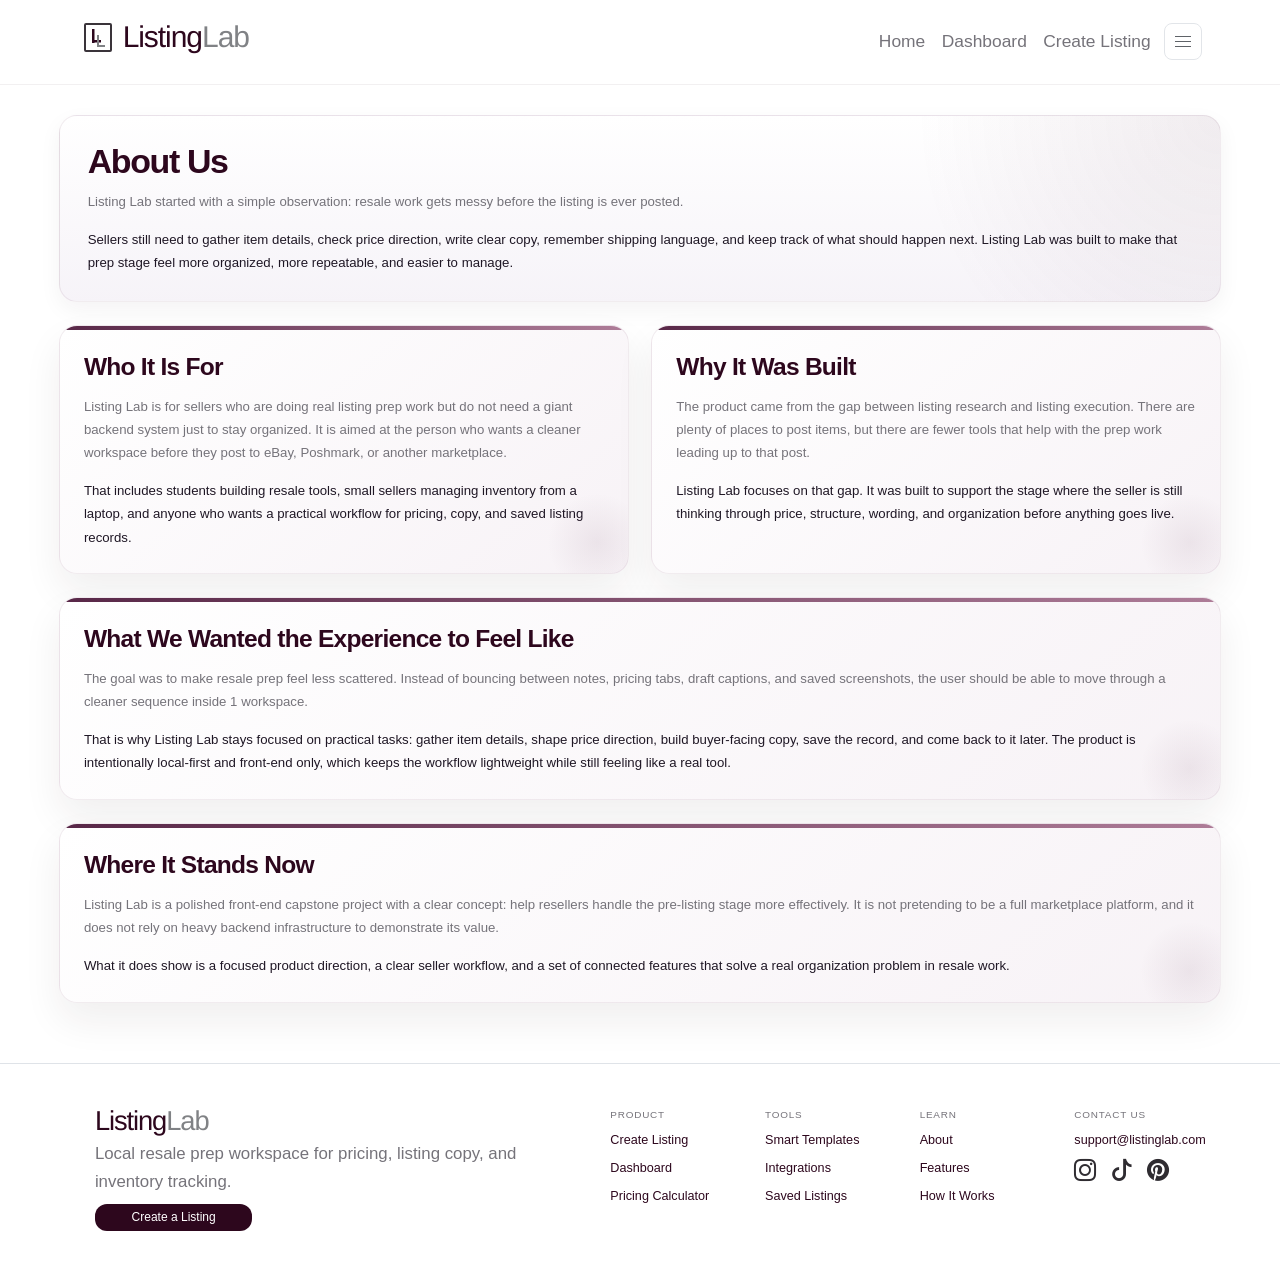
==== commit 18e18a28: "create listing updates" ====
--- a/about.html
+++ b/about.html
@@ -40,7 +40,7 @@
         <ul class="navbar-nav ms-auto mb-2 mb-lg-0">
           <li class="nav-item"><a class="nav-link" href="index.html">Home</a></li>
           <li class="nav-item"><a class="nav-link" href="dashboard.html">Dashboard</a></li>
-          <li class="nav-item"><a class="nav-link" href="new-listing.html">Create Listing</a></li>
+          <li class="nav-item"><a class="nav-link" href="new-listing.html?new=1">Create Listing</a></li>
           <li class="nav-item dropdown">
             <a class="nav-link dropdown-toggle menu-toggle active" href="#" role="button" data-bs-toggle="dropdown" aria-expanded="false" aria-label="Open more pages" title="More pages"><span class="navbar-toggler-icon" aria-hidden="true"></span></a>
             <ul class="dropdown-menu dropdown-menu-end">
@@ -134,12 +134,12 @@
             </span>
           </p>
           <p class="small text-secondary mb-0">Local resale prep workspace for pricing, listing copy, and inventory tracking.</p>
-          <a class="badge text-bg-dark mt-2 text-decoration-none" href="new-listing.html">Create a Listing</a>
+          <a class="badge text-bg-dark mt-2 text-decoration-none" href="new-listing.html?new=1">Create a Listing</a>
         </div>
         <div class="col-6 col-lg-2">
           <p class="small text-uppercase text-secondary mb-2">Product</p>
           <ul class="list-unstyled mb-0">
-            <li><a href="new-listing.html">Create Listing</a></li>
+            <li><a href="new-listing.html?new=1">Create Listing</a></li>
             <li><a href="dashboard.html">Dashboard</a></li>
             <li><a href="pricing.html">Pricing Calculator</a></li>
           </ul>
@@ -175,7 +175,7 @@
       <i class="bi bi-box-seam" aria-hidden="true"></i>
       <span>Home</span>
     </a>
-    <a class="mobile-bottom-nav__item mobile-bottom-nav__item--create" href="new-listing.html">
+    <a class="mobile-bottom-nav__item mobile-bottom-nav__item--create" href="new-listing.html?new=1">
       <i class="bi bi-stars" aria-hidden="true"></i>
       <span>Create</span>
     </a>
--- a/styles.css
+++ b/styles.css
@@ -8,7 +8,12 @@
   height: 100%;
 }
 
+html {
+  font-size: 93.75%;
+}
+
 :root {
+  --ll-content-text-step: 0pt;
   --ll-bg: #f5f5f7;
   --ll-surface: #ffffff;
   --ll-surface-soft: #f1f2f4;
@@ -172,27 +177,27 @@
 
 h1,
 .h1 {
-  font-size: clamp(2.35rem, 4vw, 3.5rem);
+  font-size: calc(clamp(2.538rem, 4.32vw, 3.78rem) - var(--ll-content-text-step));
 }
 
 h2,
 .h2 {
-  font-size: clamp(1.85rem, 2.4vw, 2.45rem);
+  font-size: calc(clamp(1.998rem, 2.592vw, 2.646rem) - var(--ll-content-text-step));
 }
 
 h3,
 .h3 {
-  font-size: clamp(1.45rem, 1.9vw, 1.85rem);
+  font-size: calc(clamp(1.566rem, 2.052vw, 1.998rem) - var(--ll-content-text-step));
 }
 
 h4,
 .h4 {
-  font-size: 1.28rem;
+  font-size: calc(1.382rem - var(--ll-content-text-step));
 }
 
 h5,
 .h5 {
-  font-size: 1.08rem;
+  font-size: calc(1.166rem - var(--ll-content-text-step));
 }
 
 p,
@@ -205,11 +210,11 @@
 }
 
 p {
-  font-size: 0.98rem;
+  font-size: calc(0.98rem - var(--ll-content-text-step));
 }
 
 .display-6 {
-  font-size: clamp(2rem, 4vw, 3rem);
+  font-size: calc(clamp(2rem, 4vw, 3rem) - var(--ll-content-text-step));
   font-weight: 700;
   letter-spacing: -0.05em;
   line-height: 1;
@@ -220,19 +225,19 @@
 }
 
 .fs-5 {
-  font-size: 1.14rem !important;
+  font-size: calc(1.14rem - var(--ll-content-text-step)) !important;
   line-height: 1.3;
 }
 
 .fs-4 {
-  font-size: 1.65rem !important;
+  font-size: calc(1.65rem - var(--ll-content-text-step)) !important;
   letter-spacing: -0.03em;
   line-height: 1.1;
 }
 
 .small,
 small {
-  font-size: 0.84rem !important;
+  font-size: calc(0.84rem - var(--ll-content-text-step)) !important;
 }
 
 .fw-semibold {
@@ -305,7 +310,7 @@
 }
 
 .navbar .navbar-brand .brand-wordmark {
-  font-size: 2rem;
+  font-size: calc(2rem - var(--ll-content-text-step));
   font-weight: 500;
   letter-spacing: -0.035em;
 }
@@ -325,7 +330,7 @@
 
 .brand-wordmark {
   color: var(--ll-text);
-  font-size: clamp(1.28rem, 1rem + 0.8vw, 1.62rem);
+  font-size: calc(clamp(1.28rem, 1rem + 0.8vw, 1.62rem) - var(--ll-content-text-step));
   font-weight: 500;
   letter-spacing: -0.04em;
   line-height: 1;
@@ -391,7 +396,7 @@
 .navbar .nav-link {
   color: var(--ll-muted);
   font-weight: 500;
-  font-size: 1.16rem;
+  font-size: calc(1.16rem - var(--ll-content-text-step));
   padding: 0.45rem 0.45rem !important;
   border-radius: 999px;
   transition: color 0.18s ease, background-color 0.18s ease;
@@ -446,7 +451,7 @@
   width: 2.55rem;
   height: 2.45rem;
   min-width: 0;
-  font-size: 0.98rem;
+  font-size: calc(0.98rem - var(--ll-content-text-step));
   color: transparent;
   border: 1px solid var(--ll-line);
   border-radius: 8px;
@@ -641,6 +646,30 @@
 }
 
 /* Forms */
+.pricing-helper #marketSearchStatus:empty,
+.pricing-helper #formulaStatus:empty,
+.pricing-helper #formulaSummary:empty,
+.pricing-helper #compStatus:empty,
+.pricing-helper #compSummary:empty,
+.pricing-helper #compResults:empty,
+.pricing-helper #marketTermSuggestions:empty {
+  display: none;
+}
+
+#exportCompatibilityStatus:empty {
+  display: none;
+}
+
+.pricing-helper .manual-comp-input {
+  appearance: auto;
+  -moz-appearance: auto;
+}
+
+.pricing-helper .manual-comp-input::-webkit-inner-spin-button,
+.pricing-helper .manual-comp-input::-webkit-outer-spin-button {
+  opacity: 1;
+}
+
 .form-label {
   color: var(--ll-text);
   font-weight: 600;
@@ -703,7 +732,7 @@
 
 .progress-bar {
   background: linear-gradient(90deg, #6a244c 0%, #4a1538 58%, #2d071d 100%);
-  font-size: 0.8rem;
+  font-size: calc(0.8rem - var(--ll-content-text-step));
   font-weight: 700;
   letter-spacing: 0.02em;
 }
@@ -728,7 +757,7 @@
 
 .create-listing-page .listing-form-card > .card-body > p.small.text-secondary:first-of-type {
   margin-bottom: 0.5rem;
-  font-size: 0.98rem !important;
+  font-size: calc(0.98rem - var(--ll-content-text-step)) !important;
   font-weight: 600;
   letter-spacing: 0.02em;
   color: var(--ll-text) !important;
@@ -740,8 +769,8 @@
   border: 0;
   border-radius: 0;
   margin-bottom: 1.25rem !important;
-  background: rgba(62, 10, 42, 0.38);
-  color: #fff;
+  background: rgba(255, 255, 255, 0.88);
+  color: var(--ll-text);
   box-shadow: none;
 }
 
@@ -765,7 +794,7 @@
 .home-hero__eyebrow,
 .home-section-kicker {
   color: #e9cfdc;
-  font-size: 0.8rem;
+  font-size: calc(0.8rem - var(--ll-content-text-step));
   font-weight: 700;
   letter-spacing: 0.12em;
   text-transform: uppercase;
@@ -779,11 +808,11 @@
 .home-hero h1,
 .home-hero .h2,
 .home-hero p {
-  color: #fff;
+  color: var(--ll-text);
 }
 
 .home-hero .h2 {
-  font-size: clamp(3.2rem, 6.3vw, 5.1rem);
+  font-size: calc(clamp(3.456rem, 6.804vw, 5.508rem) - var(--ll-content-text-step));
   line-height: 1.08;
   letter-spacing: -0.065em;
   max-width: 50rem;
@@ -795,8 +824,8 @@
   max-width: 46rem;
   margin-left: auto;
   margin-right: auto;
-  color: rgba(255, 255, 255, 0.84);
-  font-size: clamp(1.35rem, 2vw, 1.6rem);
+  color: var(--ll-text);
+  font-size: calc(clamp(1.35rem, 2vw, 1.6rem) - var(--ll-content-text-step));
   font-weight: 500 !important;
 }
 
@@ -804,8 +833,8 @@
   max-width: 43rem;
   margin-left: auto;
   margin-right: auto;
-  color: rgba(255, 255, 255, 0.78);
-  font-size: 1.14rem;
+  color: var(--ll-muted);
+  font-size: calc(1.14rem - var(--ll-content-text-step));
 }
 
 .home-hero .btn-outline-secondary {
@@ -836,7 +865,7 @@
   background: rgba(255, 255, 255, 0.12);
   border: 1px solid rgba(255, 255, 255, 0.14);
   color: #fff;
-  font-size: 0.82rem;
+  font-size: calc(0.82rem - var(--ll-content-text-step));
   font-weight: 600;
 }
 
@@ -867,7 +896,7 @@
   color: var(--ll-accent);
   box-shadow: none;
   padding: 1rem 1.45rem;
-  font-size: 1.08rem;
+  font-size: calc(1.08rem - var(--ll-content-text-step));
 }
 
 body.home-page .hero-cta-arrow {
@@ -972,7 +1001,7 @@
   left: 50%;
   transform: translate(-50%, -44%);
   font-family: "Skia", "Avenir Next", "Helvetica Neue", "Segoe UI", Arial, sans-serif;
-  font-size: 8.8rem;
+  font-size: calc(8.8rem - var(--ll-content-text-step));
   line-height: 1;
   color: rgba(74, 21, 56, 0.12);
   pointer-events: none;
@@ -996,7 +1025,7 @@
 
 body.home-page .home-row-workflow .home-workflow-kicker {
   display: block;
-  font-size: 0.94rem !important;
+  font-size: calc(0.94rem - var(--ll-content-text-step)) !important;
   letter-spacing: 0.12em;
   text-transform: uppercase;
   font-weight: 700;
@@ -1005,7 +1034,7 @@
 }
 
 body.home-page .home-workflow-card .fw-semibold {
-  font-size: 1.42rem;
+  font-size: calc(1.42rem - var(--ll-content-text-step));
   line-height: 1.15;
   max-width: 11rem;
   margin-bottom: 0.7rem !important;
@@ -1015,7 +1044,7 @@
 }
 
 body.home-page .home-workflow-card .small {
-  font-size: 1.1rem !important;
+  font-size: calc(1.1rem - var(--ll-content-text-step)) !important;
   max-width: 13rem;
   line-height: 1.7;
   margin-left: auto;
@@ -1037,7 +1066,7 @@
   border-radius: 14px;
   background: #ffffff;
   color: var(--ll-text);
-  font-size: 0.98rem;
+  font-size: calc(0.98rem - var(--ll-content-text-step));
   font-weight: 600;
 }
 
@@ -1058,7 +1087,7 @@
   border: 1px solid rgba(45, 7, 29, 0.18);
   background: linear-gradient(180deg, #ffffff 0%, #f1f1f3 100%);
   color: var(--ll-accent);
-  font-size: 1rem;
+  font-size: calc(1rem - var(--ll-content-text-step));
   font-weight: 600;
   text-decoration: none;
 }
@@ -1119,7 +1148,7 @@
   border-radius: 16px;
   background: linear-gradient(180deg, #4a1538 0%, #2d071d 100%);
   color: #ffffff;
-  font-size: 1.28rem;
+  font-size: calc(1.28rem - var(--ll-content-text-step));
   align-self: center;
   box-shadow: inset 0 1px 0 rgba(255, 255, 255, 0.12);
 }
@@ -1129,7 +1158,7 @@
 }
 
 .home-tool-card .fw-semibold {
-  font-size: 1.42rem;
+  font-size: calc(1.42rem - var(--ll-content-text-step));
   line-height: 1.15;
   color: var(--ll-text);
 }
@@ -1138,7 +1167,7 @@
   max-width: 13rem;
   margin-left: auto;
   margin-right: auto;
-  font-size: 1.1rem !important;
+  font-size: calc(1.1rem - var(--ll-content-text-step)) !important;
   line-height: 1.7;
 }
 
@@ -1188,13 +1217,13 @@
 .home-stat-card .small:first-child {
   letter-spacing: 0.06em;
   text-transform: uppercase;
-  font-size: 0.84rem !important;
+  font-size: calc(0.84rem - var(--ll-content-text-step)) !important;
   margin-bottom: 0.9rem !important;
   color: var(--ll-accent);
 }
 
 .home-stat-card .display-6 {
-  font-size: clamp(3.2rem, 5vw, 4.4rem);
+  font-size: calc(clamp(3.2rem, 5vw, 4.4rem) - var(--ll-content-text-step));
   line-height: 0.95;
   margin-bottom: 0.55rem !important;
   color: var(--ll-text);
@@ -1202,7 +1231,7 @@
 
 .home-stat-card .small:last-child {
   max-width: 13rem;
-  font-size: 1.14rem !important;
+  font-size: calc(1.14rem - var(--ll-content-text-step)) !important;
   line-height: 1.65;
   margin-left: auto;
   margin-right: auto;
@@ -1225,7 +1254,7 @@
   background: rgba(74, 21, 56, 0.04);
   color: var(--ll-accent);
   font-family: bootstrap-icons;
-  font-size: 1.05rem;
+  font-size: calc(1.05rem - var(--ll-content-text-step));
 }
 
 .home-stat-card--inputs .card-body::before {
@@ -1269,7 +1298,7 @@
   background: linear-gradient(180deg, rgba(74, 21, 56, 0.08) 0%, rgba(74, 21, 56, 0.02) 100%);
   color: var(--ll-accent);
   font-family: bootstrap-icons;
-  font-size: 1.15rem;
+  font-size: calc(1.15rem - var(--ll-content-text-step));
 }
 
 .home-insight-card--why::after {
@@ -1297,11 +1326,11 @@
   max-width: 30rem;
   margin-bottom: 0;
   line-height: 1.75;
-  font-size: 1.18rem !important;
+  font-size: calc(1.18rem - var(--ll-content-text-step)) !important;
 }
 
 body.home-page .home-insight-card .h5 {
-  font-size: 1.62rem;
+  font-size: calc(1.75rem - var(--ll-content-text-step));
   line-height: 1.14;
   max-width: 24rem;
 }
@@ -1329,7 +1358,7 @@
 }
 
 body.home-page .home-row-insights .home-insight-card--prep .h5 {
-  color: var(--ll-text) !important;
+  color: var(--ll-accent) !important;
 }
 
 body.home-page .home-row-insights .home-insight-card--prep .home-section-kicker {
@@ -1343,7 +1372,7 @@
 }
 
 body.home-page .home-panel .small:not(.text-secondary) {
-  font-size: 1.04rem !important;
+  font-size: calc(1.04rem - var(--ll-content-text-step)) !important;
 }
 
 body.home-page .home-stat-card {
@@ -1396,7 +1425,7 @@
 
 .home-workflow-note {
   color: var(--ll-accent);
-  font-size: 0.82rem;
+  font-size: calc(0.82rem - var(--ll-content-text-step));
   font-weight: 700;
 }
 
@@ -1417,7 +1446,7 @@
 body.home-page .home-step-card p:not(.fw-semibold):not(.small.text-secondary),
 body.home-page .home-tool-card p:not(.fw-semibold):not(.small.text-secondary) {
   color: var(--ll-text);
-  font-size: 1.1rem;
+  font-size: calc(1.1rem - var(--ll-content-text-step));
 }
 
 .home-step-badge {
@@ -1461,7 +1490,7 @@
 }
 
 .dashboard-summary-card__label {
-  font-size: 0.76rem;
+  font-size: calc(0.76rem - var(--ll-content-text-step));
   font-weight: 700;
   letter-spacing: 0.08em;
   text-transform: uppercase;
@@ -1469,7 +1498,7 @@
 }
 
 .dashboard-summary-card__value {
-  font-size: clamp(1.9rem, 1.3rem + 1vw, 2.45rem);
+  font-size: calc(clamp(1.9rem, 1.3rem + 1vw, 2.45rem) - var(--ll-content-text-step));
   line-height: 1;
   color: var(--ll-text);
   font-weight: 700;
@@ -1477,7 +1506,7 @@
 
 .dashboard-summary-card__meta {
   color: var(--ll-muted);
-  font-size: 0.92rem;
+  font-size: calc(0.92rem - var(--ll-content-text-step));
   line-height: 1.45;
 }
 
@@ -1554,7 +1583,7 @@
     linear-gradient(180deg, rgba(255, 255, 255, 0.98) 0%, rgba(245, 243, 248, 0.98) 100%);
   color: var(--ll-muted) !important;
   text-align: center;
-  font-size: 1.02rem;
+  font-size: calc(1.02rem - var(--ll-content-text-step));
   font-weight: 600;
   box-shadow: none;
 }
@@ -1574,7 +1603,7 @@
   border-radius: 18px;
   background: #f1ecef;
   color: var(--ll-accent);
-  font-size: 2rem;
+  font-size: calc(2rem - var(--ll-content-text-step));
   font-weight: 400;
 }
 
@@ -1592,7 +1621,7 @@
 .table thead th {
   border-bottom-color: var(--ll-line);
   color: var(--ll-muted);
-  font-size: 0.76rem;
+  font-size: calc(0.76rem - var(--ll-content-text-step));
   font-weight: 700;
   letter-spacing: 0.08em;
   text-transform: uppercase;
@@ -1619,13 +1648,13 @@
 }
 
 .dashboard-item-meta {
-  font-size: 0.88rem;
+  font-size: calc(0.88rem - var(--ll-content-text-step));
   color: var(--ll-muted);
   margin-bottom: 0.2rem;
 }
 
 .dashboard-item-note {
-  font-size: 0.92rem;
+  font-size: calc(0.92rem - var(--ll-content-text-step));
   color: var(--ll-text);
   line-height: 1.45;
 }
@@ -1642,7 +1671,7 @@
   border-radius: 10px;
   background: #f6f2f5;
   color: var(--ll-accent);
-  font-size: 0.82rem;
+  font-size: calc(0.82rem - var(--ll-content-text-step));
   font-weight: 700;
   letter-spacing: 0.06em;
   text-transform: uppercase;
@@ -1661,7 +1690,7 @@
   min-height: 2rem;
   padding: 0.38rem 0.7rem;
   border-radius: 999px;
-  font-size: 0.78rem;
+  font-size: calc(0.78rem - var(--ll-content-text-step));
   font-weight: 700;
   letter-spacing: 0.06em;
   text-transform: uppercase;
@@ -1721,7 +1750,7 @@
 .utility-page h1.h3,
 .listing-detail-page h1.h3 {
   font-family: "Skia", "Avenir Next", "Helvetica Neue", "Segoe UI", Arial, sans-serif;
-  font-size: clamp(1.95rem, 1.45rem + 0.95vw, 2.45rem);
+  font-size: calc(clamp(2.106rem, 1.566rem + 1.026vw, 2.646rem) - var(--ll-content-text-step));
   line-height: 1.08;
   letter-spacing: -0.04em;
   color: var(--ll-accent);
@@ -1737,7 +1766,7 @@
 .create-listing-page .listing-preview-card h3.h6,
 .listing-detail-page h2.h5 {
   font-family: "Skia", "Avenir Next", "Helvetica Neue", "Segoe UI", Arial, sans-serif;
-  font-size: 1.55rem;
+  font-size: calc(1.674rem - var(--ll-content-text-step));
   line-height: 1.12;
   color: var(--ll-text);
   margin-bottom: 0.95rem;
@@ -1784,13 +1813,13 @@
 .templates-page #templateLibraryStatus,
 .templates-page #templateEditorStatus,
 .templates-page #skuSettingsStatus {
-  font-size: 1.04rem;
+  font-size: calc(1.04rem - var(--ll-content-text-step));
   line-height: 1.7;
 }
 
 .templates-page .templates-library-card .form-label,
 .templates-page .template-output-card .form-label {
-  font-size: 1rem;
+  font-size: calc(1rem - var(--ll-content-text-step));
   font-weight: 600;
   color: var(--ll-text);
 }
@@ -1799,12 +1828,12 @@
 .templates-page .template-output-card .form-control,
 .templates-page .templates-library-card .form-select,
 .templates-page .template-output-card .form-select {
-  font-size: 1rem;
+  font-size: calc(1rem - var(--ll-content-text-step));
 }
 
 .templates-page .template-output-card .small.text-secondary,
 .templates-page .templates-library-card .small.text-secondary {
-  font-size: 1.02rem !important;
+  font-size: calc(1.02rem - var(--ll-content-text-step)) !important;
 }
 
 .templates-output-grid {
@@ -1844,32 +1873,38 @@
   border-radius: 16px;
   background: linear-gradient(180deg, rgba(250, 249, 250, 0.98) 0%, rgba(243, 239, 242, 0.98) 100%);
   color: var(--ll-text);
-  font-size: 1.03rem;
+  font-size: calc(1.03rem - var(--ll-content-text-step));
   line-height: 1.65;
   white-space: pre-wrap;
   word-break: break-word;
 }
 
 .saved-template-list {
-  display: grid;
+  display: flex;
   gap: 0.9rem;
-}
-
-@media (min-width: 992px) {
-  .saved-template-list {
-    grid-template-columns: repeat(3, minmax(0, 1fr));
-    align-items: start;
-  }
+  overflow-x: auto;
+  overflow-y: hidden;
+  padding-bottom: 0.35rem;
+  scroll-snap-type: x proximity;
+  scrollbar-width: thin;
 }
 
 .saved-template-card {
   display: flex;
   flex-direction: column;
+  flex: 0 0 min(88vw, 21rem);
   height: 100%;
   padding: 1rem 1.05rem;
   border: 1px solid var(--ll-line);
   border-radius: 18px;
   background: linear-gradient(180deg, rgba(255, 255, 255, 0.98) 0%, rgba(245, 243, 248, 0.98) 100%);
+  scroll-snap-align: start;
+}
+
+@media (min-width: 992px) {
+  .saved-template-card {
+    flex-basis: calc((100% - 1.8rem) / 3);
+  }
 }
 
 .template-library-card.is-active {
@@ -1880,17 +1915,17 @@
 .saved-template-card__name {
   font-weight: 700;
   color: var(--ll-text);
-  font-size: 1.06rem;
+  font-size: calc(1.06rem - var(--ll-content-text-step));
 }
 
 .saved-template-card__meta {
-  font-size: 0.96rem;
+  font-size: calc(0.96rem - var(--ll-content-text-step));
   color: var(--ll-muted);
 }
 
 .saved-template-card__preview {
   min-height: 6.25rem;
-  font-size: 1rem;
+  font-size: calc(1rem - var(--ll-content-text-step));
   flex: 1 1 auto;
 }
 
@@ -1903,11 +1938,20 @@
   align-items: flex-start;
 }
 
+.saved-template-empty-state {
+  display: flex;
+  flex-direction: column;
+  align-items: stretch;
+  flex: 1 0 100%;
+  gap: 1rem;
+}
+
 .saved-template-empty {
   min-height: 10rem;
   display: flex;
   align-items: center;
   justify-content: center;
+  flex: 1 1 auto;
   padding: 1.2rem;
   border: 1px dashed var(--ll-line-strong);
   border-radius: 18px;
@@ -1916,17 +1960,33 @@
   text-align: center;
 }
 
-.saved-template-empty a {
-  color: var(--ll-accent);
+.saved-template-empty p {
+  max-width: 42rem;
+}
+
+.saved-template-empty-state > .btn {
+  align-self: center;
+  display: inline-flex;
+  align-items: center;
+  justify-content: center;
+  width: min(100%, 22rem);
+  padding-inline: 1.15rem;
   font-weight: 700;
+  white-space: nowrap;
+}
+
+@media (max-width: 767.98px) {
+  .saved-template-empty {
+    text-align: center;
+  }
 }
 
 .templates-page .templates-workspace .h5 {
-  font-size: 1.62rem;
+  font-size: calc(1.75rem - var(--ll-content-text-step));
 }
 
 .templates-page .preview-section-label {
-  font-size: 0.84rem;
+  font-size: calc(0.84rem - var(--ll-content-text-step));
 }
 
 .how-card-grid {
@@ -1948,7 +2008,7 @@
 
 .how-detail-card .h6 {
   margin-bottom: 0.1rem;
-  font-size: 1.22rem;
+  font-size: calc(1.318rem - var(--ll-content-text-step));
   line-height: 1.22;
   color: var(--ll-text);
 }
@@ -2005,17 +2065,17 @@
 }
 
 .about-page main .about-story-card h2.h5 {
-  font-size: 1.68rem;
+  font-size: calc(1.814rem - var(--ll-content-text-step));
 }
 
 .about-page main .about-story-card p:not(.preview-section-label),
 .about-page main .about-hero-card p {
-  font-size: 1.06rem;
+  font-size: calc(1.06rem - var(--ll-content-text-step));
   line-height: 1.75;
 }
 
 .about-page .about-story-card .preview-section-label {
-  font-size: 0.82rem;
+  font-size: calc(0.82rem - var(--ll-content-text-step));
 }
 
 .about-page .about-story-card .border.rounded {
@@ -2030,7 +2090,7 @@
 }
 
 .how-it-works-page main .card h2.h5 {
-  font-size: 1.62rem;
+  font-size: calc(1.75rem - var(--ll-content-text-step));
 }
 
 .how-it-works-page main#main-content > section.card:first-of-type .h3,
@@ -2040,7 +2100,7 @@
 }
 
 .how-it-works-page main#main-content .preview-section-label {
-  font-size: 0.86rem;
+  font-size: calc(0.86rem - var(--ll-content-text-step));
 }
 
 .templates-workspace .form-text {
@@ -2064,13 +2124,13 @@
 }
 
 .utility-page #featureStatusList > .border.rounded > span:first-child {
-  font-size: 1.12rem;
+  font-size: calc(1.12rem - var(--ll-content-text-step));
   line-height: 1.55;
   color: var(--ll-text);
 }
 
 .utility-page #featureStatusList > .border.rounded > span:last-child:not(.text-success) {
-  font-size: 1.02rem;
+  font-size: calc(1.02rem - var(--ll-content-text-step));
   letter-spacing: 0.02em;
 }
 
@@ -2078,7 +2138,7 @@
 body.utility-page main .card > .card-body > p.text-secondary.small.mb-3,
 body.utility-page #pricingEstimateStatus,
 body.utility-page #calcStatus {
-  font-size: 1.06rem !important;
+  font-size: calc(1.06rem - var(--ll-content-text-step)) !important;
   line-height: 1.7;
 }
 
@@ -2105,7 +2165,7 @@
 .create-listing-page .listing-form-card h1,
 .create-listing-page .listing-preview-card h2 {
   font-family: "Skia", "Avenir Next", "Helvetica Neue", "Segoe UI", Arial, sans-serif;
-  font-size: clamp(1.95rem, 1.45rem + 1vw, 2.5rem);
+  font-size: calc(clamp(2.106rem, 1.566rem + 1.08vw, 2.7rem) - var(--ll-content-text-step));
   line-height: 1.05;
   letter-spacing: -0.04em;
   font-weight: 700;
@@ -2172,7 +2232,7 @@
 
 .preview-card-kicker,
 .preview-section-label {
-  font-size: 0.78rem;
+  font-size: calc(0.78rem - var(--ll-content-text-step));
   font-weight: 700;
   letter-spacing: 0.08em;
   text-transform: uppercase;
@@ -2183,7 +2243,7 @@
 .create-listing-page .listing-preview-card p,
 .create-listing-page .listing-preview-card li,
 .create-listing-page .listing-preview-card pre {
-  font-size: 1.04rem;
+  font-size: calc(1.04rem - var(--ll-content-text-step));
 }
 
 .preview-summary-card,
@@ -2196,6 +2256,12 @@
   box-shadow: 0 12px 28px rgba(38, 22, 35, 0.06);
 }
 
+.create-listing-page .listing-preview-card .photo-guidelines-caption,
+.create-listing-page .listing-preview-card .photo-guidelines-caption li {
+  font-size: calc(1.04rem - var(--ll-content-text-step)) !important;
+  line-height: 1.7;
+}
+
 .preview-summary-card {
   padding: 1.25rem;
 }
@@ -2236,7 +2302,7 @@
 
 .preview-summary-list dt {
   margin: 0;
-  font-size: 0.8rem;
+  font-size: calc(0.8rem - var(--ll-content-text-step));
   font-weight: 700;
   letter-spacing: 0.04em;
   text-transform: uppercase;
@@ -2256,6 +2322,36 @@
 
 .preview-summary-muted {
   color: var(--ll-muted);
+}
+
+#photoRequirementList {
+  grid-template-columns: repeat(2, minmax(0, 1fr));
+}
+
+@media (max-width: 575.98px) {
+  #photoRequirementList {
+    grid-template-columns: minmax(0, 1fr);
+  }
+}
+
+.photo-requirement {
+  display: flex;
+  align-items: flex-start;
+  gap: 0.65rem;
+  padding: 0.65rem 0.8rem;
+  border: 1px solid rgba(74, 21, 56, 0.12);
+  border-radius: 10px;
+  background: rgba(255, 255, 255, 0.8);
+  font-size: calc(0.9rem - var(--ll-content-text-step));
+  cursor: pointer;
+}
+
+.photo-requirement .form-check-input {
+  flex-shrink: 0;
+}
+
+.photo-requirement:has(input:checked) {
+  background: #edf5ef;
 }
 
 .preview-photo-grid {
@@ -2330,7 +2426,7 @@
   border-radius: 10px;
   background: rgba(255, 255, 255, 0.82);
   text-align: left;
-  font-size: 0.86rem;
+  font-size: calc(0.86rem - var(--ll-content-text-step));
   font-weight: 700;
   letter-spacing: 0.05em;
   text-transform: uppercase;
@@ -2349,7 +2445,7 @@
   gap: 0.35rem;
   text-align: left;
   color: var(--ll-text);
-  font-size: 0.83rem;
+  font-size: calc(0.83rem - var(--ll-content-text-step));
   line-height: 1.4;
 }
 
@@ -2379,7 +2475,7 @@
   display: flex;
   align-items: center;
   justify-content: center;
-  font-size: clamp(4.2rem, 10vw, 6rem);
+  font-size: calc(clamp(4.2rem, 10vw, 6rem) - var(--ll-content-text-step));
   color: var(--ll-accent);
   opacity: 0.08;
   pointer-events: none;
@@ -2417,19 +2513,19 @@
 }
 
 .create-listing-page #listingCardTitle {
-  font-size: 1.45rem !important;
+  font-size: calc(1.45rem - var(--ll-content-text-step)) !important;
   line-height: 1.18;
 }
 
 .create-listing-page #listingCardPrice {
-  font-size: 1.28rem !important;
+  font-size: calc(1.28rem - var(--ll-content-text-step)) !important;
 }
 
 #listingSnapshotRange,
 #listingSnapshotPriceCheck,
 #listingCardCondition,
 #listingCardNotes {
-  font-size: 0.98rem;
+  font-size: calc(0.98rem - var(--ll-content-text-step));
 }
 
 .create-listing-page #listingCardPrice,
@@ -2441,7 +2537,7 @@
 }
 
 .create-listing-page .listing-preview-card h3.h6 {
-  font-size: 1.35rem;
+  font-size: calc(1.458rem - var(--ll-content-text-step));
   margin-bottom: 0.7rem;
 }
 
@@ -2459,7 +2555,7 @@
 
 .create-listing-page #exportPreview {
   min-height: 620px;
-  font-size: 1.08rem;
+  font-size: calc(1.08rem - var(--ll-content-text-step));
   line-height: 1.75;
 }
 
@@ -2491,12 +2587,21 @@
   border-radius: 14px;
   background: rgba(255, 255, 255, 0.9);
   color: var(--ll-text);
-  font-size: 1rem;
+  font-size: calc(1rem - var(--ll-content-text-step));
   line-height: 1.65;
 }
 
 .export-copy-value--summary {
   min-height: 14rem;
+}
+
+.export-copy-value:empty::before {
+  content: attr(data-placeholder);
+  color: var(--ll-muted);
+}
+
+.export-copy-value--summary:empty::before {
+  color: rgba(248, 244, 247, 0.7);
 }
 
 .preview-actions {
@@ -2576,7 +2681,7 @@
 }
 
 .footer-brand .brand-wordmark {
-  font-size: 2rem;
+  font-size: calc(2rem - var(--ll-content-text-step));
 }
 
 footer .footer-brand .brand-mark {
@@ -2604,7 +2709,7 @@
 
 footer a {
   text-decoration: none;
-  font-size: 1.02rem;
+  font-size: calc(1.02rem - var(--ll-content-text-step));
   line-height: 1.55;
 }
 
@@ -2615,27 +2720,27 @@
   width: 10.5rem;
   padding: 0.5rem 1rem;
   border-radius: 12px;
-  font-size: 0.98rem;
+  font-size: calc(0.98rem - var(--ll-content-text-step));
   font-weight: 500;
 }
 
 footer .small.text-uppercase.text-secondary {
-  font-size: 0.84rem !important;
+  font-size: calc(0.84rem - var(--ll-content-text-step)) !important;
   letter-spacing: 0.08em;
 }
 
 footer .small.text-secondary {
-  font-size: 1.08rem !important;
+  font-size: calc(1.08rem - var(--ll-content-text-step)) !important;
   line-height: 1.68;
 }
 
 footer .row > :first-child .small.text-secondary {
-  font-size: 1.3rem !important;
+  font-size: calc(1.3rem - var(--ll-content-text-step)) !important;
   max-width: none;
 }
 
 footer li[aria-label="Social media icons (not linked)"] {
-  font-size: 1.5rem !important;
+  font-size: calc(1.5rem - var(--ll-content-text-step)) !important;
   margin-top: 0.35rem;
 }
 
@@ -2796,7 +2901,7 @@
   }
 
   .brand-wordmark {
-    font-size: 1.2rem;
+    font-size: calc(1.2rem - var(--ll-content-text-step));
   }
 
   .home-hero__body {
@@ -2812,7 +2917,7 @@
   }
 
   .home-hero .h2 {
-    font-size: clamp(3.3rem, 13vw, 4.7rem);
+    font-size: calc(clamp(3.564rem, 14.04vw, 5.076rem) - var(--ll-content-text-step));
     max-width: 18rem;
     margin-left: 0;
     margin-right: 0;
@@ -2826,7 +2931,7 @@
   }
 
   body.home-page .home-hero p.fw-semibold {
-    font-size: 1rem;
+    font-size: calc(1rem - var(--ll-content-text-step));
   }
 
   body.home-page .home-hero__eyebrow {
@@ -2953,12 +3058,12 @@
     border-radius: 14px;
     color: var(--ll-muted);
     text-decoration: none;
-    font-size: 0.76rem;
+    font-size: calc(0.76rem - var(--ll-content-text-step));
     font-weight: 500;
   }
 
   .mobile-bottom-nav__item i {
-    font-size: 1.1rem;
+    font-size: calc(1.1rem - var(--ll-content-text-step));
     line-height: 1;
   }
 
@@ -2975,3 +3080,125 @@
     padding-bottom: 5.4rem;
   }
 }
+
+/* Keep form headings and labels consistent, including Bootstrap size utilities. */
+.form-label,
+.form-label.fs-6 {
+  font-size: calc(1.1rem - var(--ll-content-text-step)) !important;
+}
+
+h6,
+.h6 {
+  font-size: calc(1.08rem - var(--ll-content-text-step));
+}
+
+/* Page content is two points smaller; navigation retains its current scale. */
+main,
+body > footer {
+  --ll-content-text-step: 2pt;
+  font-size: calc(1rem - var(--ll-content-text-step));
+}
+
+main .form-control,
+main .form-select,
+main .input-group-text,
+body > footer .form-control,
+body > footer .form-select {
+  font-size: calc(1rem - var(--ll-content-text-step));
+}
+
+main .form-control-sm,
+main .form-select-sm,
+main .form-text {
+  font-size: calc(0.875rem - var(--ll-content-text-step));
+}
+
+main .form-control-lg,
+main .form-select-lg {
+  font-size: calc(1.25rem - var(--ll-content-text-step));
+}
+
+main .btn,
+body > footer .btn {
+  --bs-btn-font-size: calc(1rem - var(--ll-content-text-step));
+}
+
+main .btn-sm,
+body > footer .btn-sm {
+  --bs-btn-font-size: calc(0.875rem - var(--ll-content-text-step));
+}
+
+main .btn-lg,
+body > footer .btn-lg {
+  --bs-btn-font-size: calc(1.25rem - var(--ll-content-text-step));
+}
+
+/* Match entered values and copyable output on Create Listing. */
+.create-listing-page main .form-control,
+.create-listing-page main .form-select,
+.create-listing-page .listing-preview-card .export-copy-value,
+.create-listing-page .listing-preview-card #exportPreview {
+  font-family: var(--bs-body-font-family);
+  font-size: 0.875rem;
+  line-height: 1.6;
+}
+
+/* Shared deep-purple headings and actions across every page. */
+:is(h1, h2, h3, h4, h5, h6, .h1, .h2, .h3, .h4, .h5, .h6),
+.form-label,
+legend,
+summary,
+.preview-section-label,
+.dashboard-summary-card__label,
+.saved-template-card__name,
+.dashboard-item-title,
+.home-section-kicker,
+.home-hero__eyebrow,
+.home-workflow-kicker,
+.home-step-card .fw-semibold,
+thead th,
+footer .text-uppercase {
+  color: var(--ll-accent) !important;
+}
+
+.btn {
+  --bs-btn-color: #fff;
+  --bs-btn-bg: var(--ll-accent);
+  --bs-btn-border-color: var(--ll-accent);
+  --bs-btn-hover-color: #fff;
+  --bs-btn-hover-bg: var(--ll-accent-strong);
+  --bs-btn-hover-border-color: var(--ll-accent-strong);
+  --bs-btn-active-color: #fff;
+  --bs-btn-active-bg: var(--ll-accent-strong);
+  --bs-btn-active-border-color: var(--ll-accent-strong);
+  --bs-btn-disabled-color: #fff;
+  --bs-btn-disabled-bg: var(--ll-accent);
+  --bs-btn-disabled-border-color: var(--ll-accent);
+  background: var(--ll-accent) !important;
+  border-color: var(--ll-accent) !important;
+  color: #fff !important;
+}
+
+.btn:hover,
+.btn:focus-visible,
+.btn:active,
+.btn.active {
+  background: var(--ll-accent-strong) !important;
+  border-color: var(--ll-accent-strong) !important;
+  color: #fff !important;
+}
+
+.badge.text-bg-light {
+  color: var(--ll-accent) !important;
+}
+
+.badge.text-bg-dark,
+.navbar-toggler {
+  background: var(--ll-accent) !important;
+  border-color: var(--ll-accent) !important;
+  color: #fff !important;
+}
+
+.navbar-toggler .navbar-toggler-icon {
+  filter: brightness(0) invert(1);
+}
